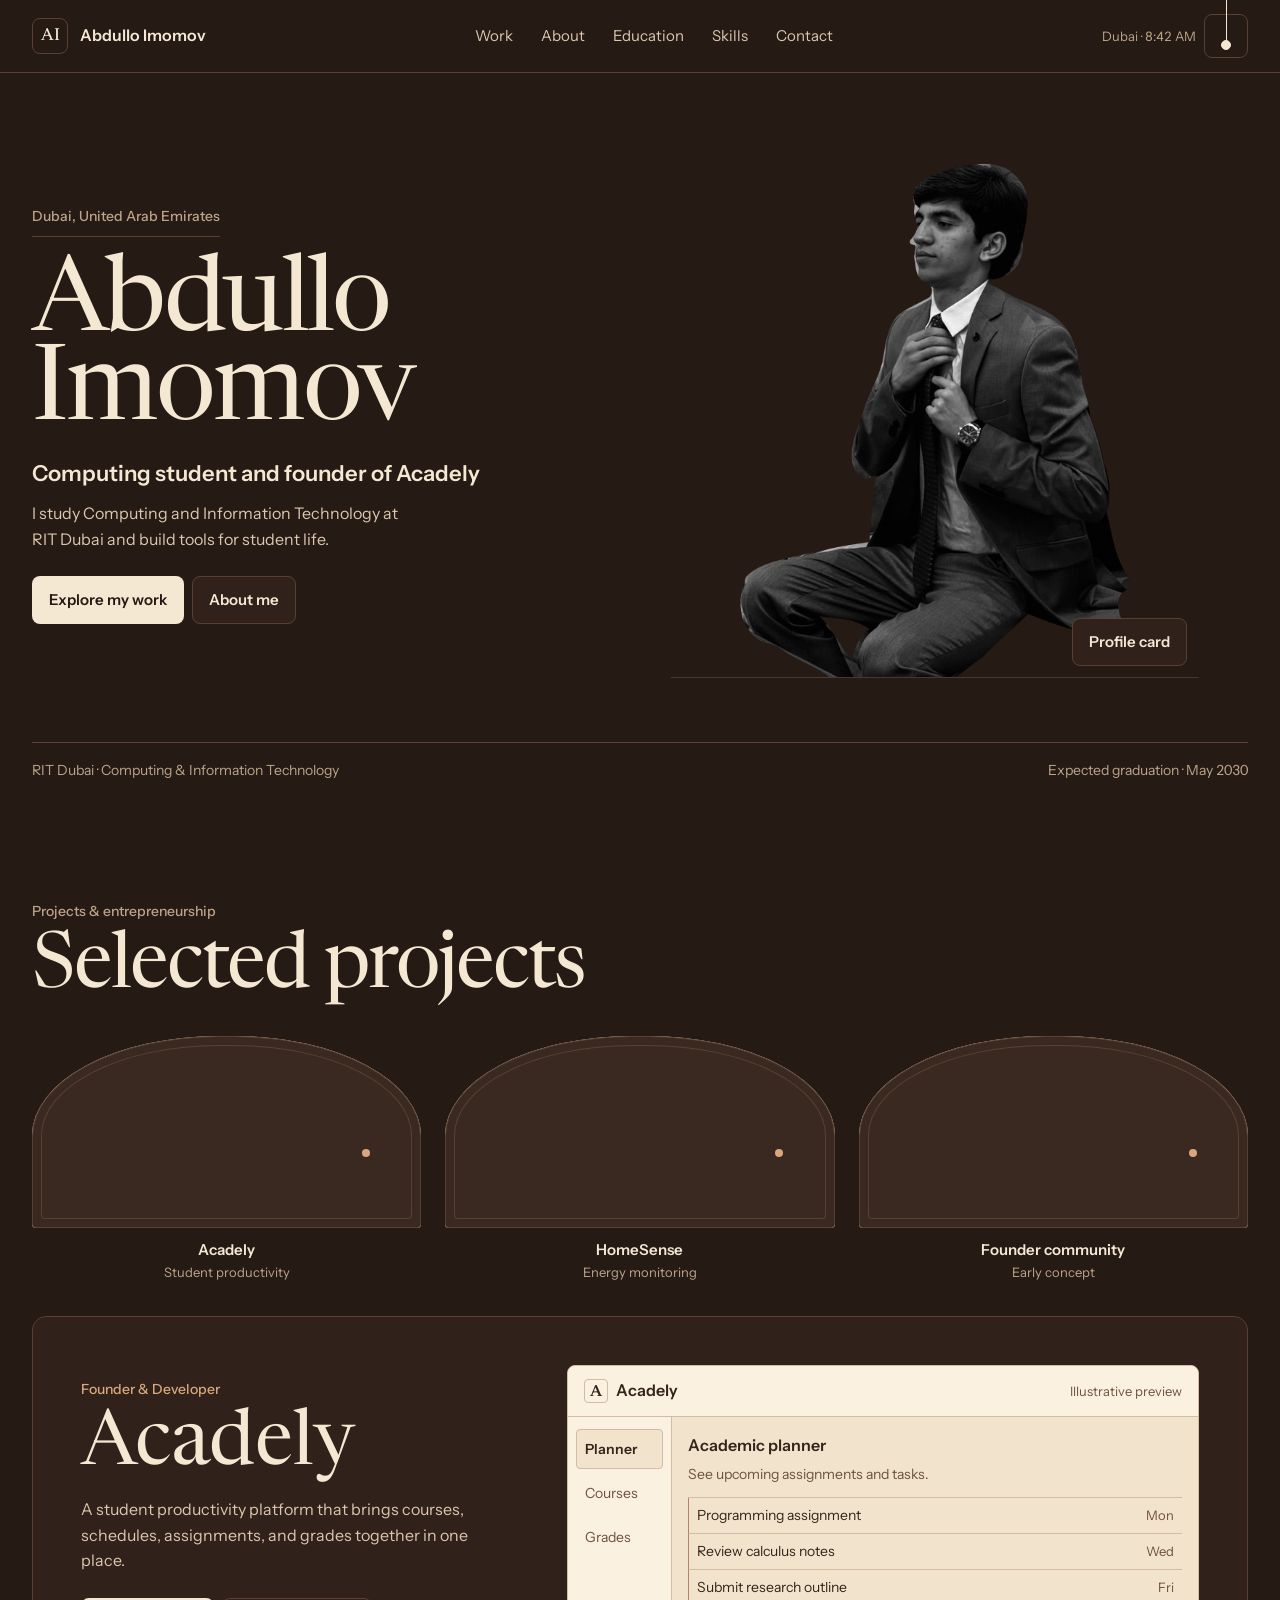
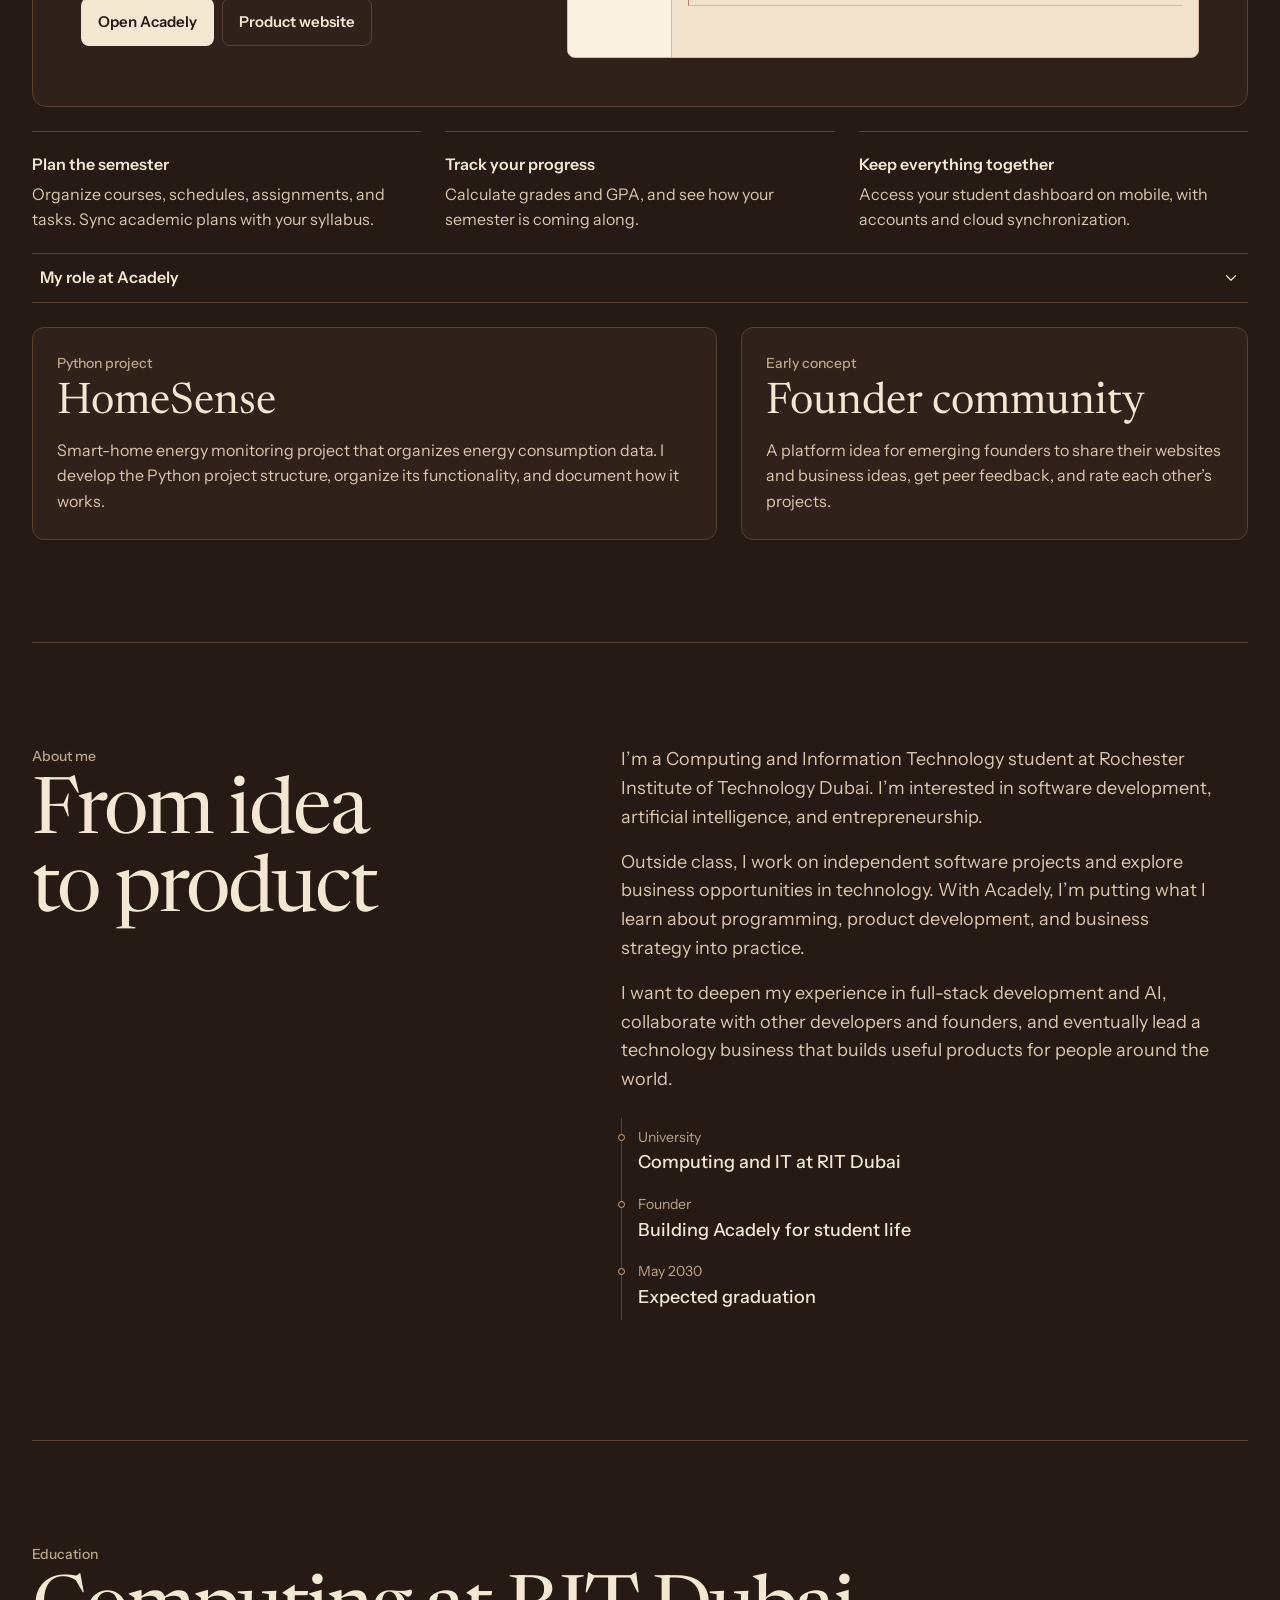
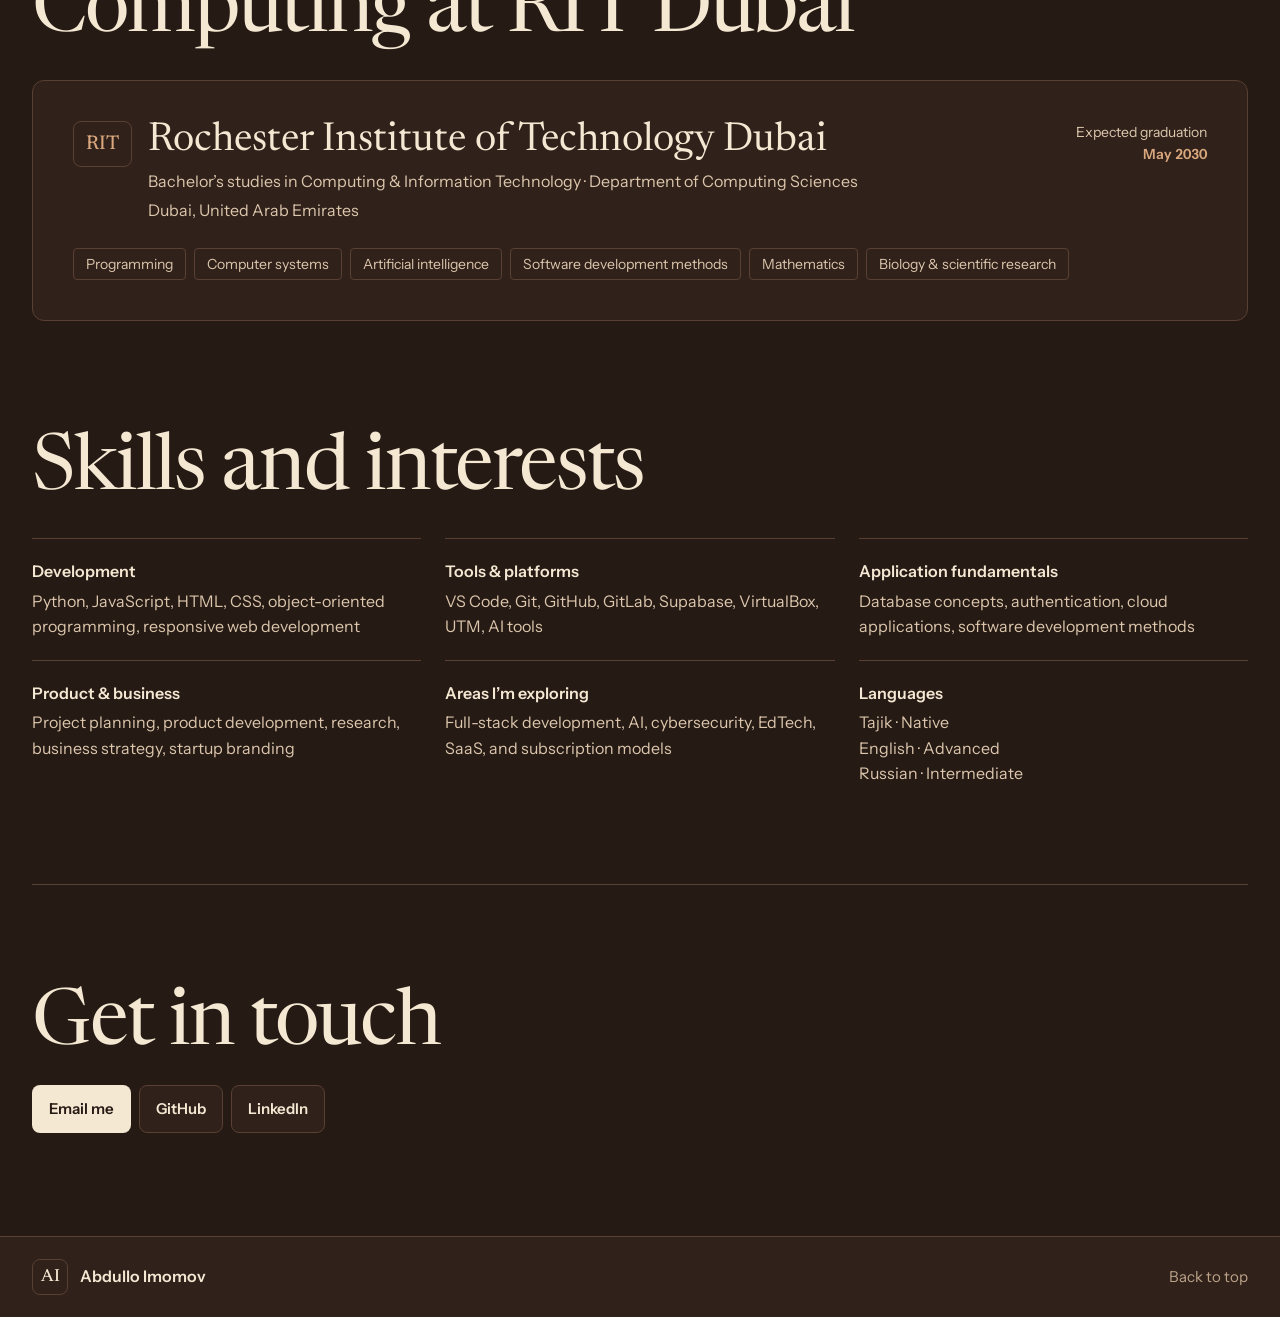
==== index.html @ 3a2cfe82 "Reference the replacement portrait" ====
<!doctype html>
<html lang="en" data-theme="dark">
<head>
  <meta charset="utf-8">
  <meta name="viewport" content="width=device-width, initial-scale=1">
  <meta name="description" content="Abdullo Imomov is a Computing and Information Technology student at RIT Dubai and the founder of Acadely.">
  <meta name="theme-color" content="#261a15">
  <title>Abdullo Imomov · Portfolio</title>
  <link rel="icon" href="data:image/svg+xml,%3Csvg xmlns='http://www.w3.org/2000/svg' viewBox='0 0 48 48'%3E%3Crect width='48' height='48' rx='12' fill='%23f4e8d3'/%3E%3Ctext x='24' y='30' text-anchor='middle' font-family='sans-serif' font-size='18' font-weight='bold' fill='%23261a15'%3EAI%3C/text%3E%3C/svg%3E">
  <link rel="preconnect" href="https://fonts.googleapis.com">
  <link rel="preconnect" href="https://fonts.gstatic.com" crossorigin>
  <link href="https://fonts.googleapis.com/css2?family=Instrument+Sans:wght@400;500;600&family=Newsreader:opsz,wght@6..72,400;6..72,500&display=swap" rel="stylesheet">
  <link rel="stylesheet" href="styles.css?v=original-photo">
  <script src="portfolio.js?v=interactions" defer></script>
</head>
<body id="top">
  <a class="skip" href="#main">Skip to content</a>
  <header class="site-header">
    <div class="shell header-inner">
      <a class="brand" href="#top"><span class="monogram" aria-hidden="true">AI</span><span>Abdullo Imomov</span></a>
      <nav id="site-nav" aria-label="Main navigation">
        <a href="#work">Work</a><a href="#about">About</a><a href="#education">Education</a><a href="#skills">Skills</a><a href="#contact">Contact</a>
      </nav>
      <div class="header-controls">
        <button class="menu-toggle icon-button" type="button" aria-expanded="false" aria-controls="site-nav" aria-label="Open menu" hidden>
          <svg aria-hidden="true" viewBox="0 0 24 24"><path d="M4 8h16M4 16h16"/></svg>
        </button>
        <time class="dubai-time" hidden></time>
        <button class="theme-toggle icon-button" type="button" aria-label="Switch to light theme" title="Switch to light theme">
          <span class="cord" aria-hidden="true"><span class="cord-handle"></span></span>
        </button>
      </div>
    </div>
  </header>
  <main id="main">
    <section class="hero shell" aria-labelledby="intro-title">
      <div class="hero-copy">
        <p class="eyebrow location">Dubai, United Arab Emirates</p>
        <h1 id="intro-title">Abdullo<br>Imomov</h1>
        <p class="hero-role">Computing student and founder of Acadely</p>
        <p class="hero-description">I study Computing and Information Technology at RIT Dubai and build tools for student life.</p>
        <div class="actions"><a class="button primary" href="#work">Explore my work</a><a class="button secondary" href="#about">About me</a></div>
      </div>
      <figure class="hero-art">
        <div class="portrait-stage">
          <img class="hero-portrait" src="abdullo-imomov.svg?v=standing-portrait" width="426" height="1035"
            fetchpriority="high" alt="Abdullo Imomov standing in a black jacket">
          <div class="portrait-curtain" aria-hidden="true"></div>
        </div>
        <button type="button" class="button secondary profile-open" aria-haspopup="dialog" hidden>Profile card</button>
      </figure>
      <dialog class="profile-dialog" aria-labelledby="profile-title">
        <div class="profile-dialog-head">
          <p class="eyebrow">Dubai, United Arab Emirates</p>
          <form method="dialog"><button class="icon-button" aria-label="Close profile card" autofocus><span aria-hidden="true">×</span></button></form>
        </div>
        <h2 id="profile-title">Abdullo Imomov</h2>
        <dl>
          <div><dt>Building</dt><dd>Acadely</dd></div>
          <div><dt>Studying</dt><dd>Computing and Information Technology, RIT Dubai</dd></div>
          <div><dt>Expected graduation</dt><dd>May 2030</dd></div>
        </dl>
      </dialog>
      <div class="hero-foot"><span>RIT Dubai · Computing &amp; Information Technology</span><span>Expected graduation · May 2030</span></div>
    </section>

    <section class="work section shell" id="work" aria-labelledby="work-title">
      <p class="eyebrow">Projects &amp; entrepreneurship</p>
      <h2 id="work-title">Selected projects</h2>
      <nav class="project-doors" aria-label="Explore projects">
        <a class="project-door" href="#acadely" data-door>
          <span class="door-interior" aria-hidden="true">A</span>
          <span class="door-leaf" aria-hidden="true"><span></span></span>
          <span class="door-caption">Acadely <small>Student productivity</small></span>
        </a>
        <a class="project-door" href="#homesense" data-door>
          <span class="door-interior" aria-hidden="true">H</span>
          <span class="door-leaf" aria-hidden="true"><span></span></span>
          <span class="door-caption">HomeSense <small>Energy monitoring</small></span>
        </a>
        <a class="project-door" href="#founders" data-door>
          <span class="door-interior" aria-hidden="true">F</span>
          <span class="door-leaf" aria-hidden="true"><span></span></span>
          <span class="door-caption">Founder community <small>Early concept</small></span>
        </a>
      </nav>
      <article class="project" id="acadely" tabindex="-1">
        <div class="project-copy">
          <p class="eyebrow project-role">Founder &amp; Developer</p>
          <h3>Acadely</h3>
          <p>A student productivity platform that brings courses, schedules, assignments, and grades together in one place.</p>
          <div class="actions project-links">
            <a class="button primary" href="https://myacadely.vercel.app/">Open Acadely</a>
            <a class="button secondary" href="https://acadely-website.vercel.app/">Product website</a>
          </div>
        </div>
        <div class="preview" aria-label="Interactive Acadely feature preview">
          <div class="preview-head"><span class="preview-brand"><span aria-hidden="true">A</span> Acadely</span><span class="preview-caption">Illustrative preview</span></div>
          <div class="preview-body">
            <div class="preview-tabs" role="tablist" aria-label="Acadely features" aria-orientation="vertical">
              <button id="planner-tab" role="tab" aria-selected="true" aria-controls="planner-panel" type="button">Planner</button>
              <button id="courses-tab" role="tab" aria-selected="false" aria-controls="courses-panel" tabindex="-1" type="button">Courses</button>
              <button id="grades-tab" role="tab" aria-selected="false" aria-controls="grades-panel" tabindex="-1" type="button">Grades</button>
            </div>
            <div class="preview-panels">
              <div id="planner-panel" role="tabpanel" aria-labelledby="planner-tab" tabindex="0">
                <h4>Academic planner</h4><p>See upcoming assignments and tasks.</p>
                <ul class="sample-list"><li><span>Programming assignment</span><small>Mon</small></li><li><span>Review calculus notes</span><small>Wed</small></li><li><span>Submit research outline</span><small>Fri</small></li></ul>
              </div>
              <div id="courses-panel" role="tabpanel" aria-labelledby="courses-tab" tabindex="0" hidden>
                <h4>My courses</h4><p>Keep courses and syllabi organized by semester.</p>
                <ul class="sample-list"><li><span>Introduction to Programming</span><small>CIT</small></li><li><span>Contemporary Computing</span><small>CIT</small></li><li><span>Applied Mathematics</span><small>Math</small></li></ul>
              </div>
              <div id="grades-panel" role="tabpanel" aria-labelledby="grades-tab" tabindex="0" hidden>
                <h4>Grades &amp; GPA</h4><p>Calculate grades and track academic progress.</p>
                <ul class="sample-list"><li><span>Example semester GPA</span><small>3.70</small></li><li><span>Introduction to Programming</span><small>A</small></li><li><span>Applied Mathematics</span><small>B+</small></li></ul>
              </div>
            </div>
          </div>
        </div>
      </article>
      <dl class="feature-grid">
        <div><dt>Plan the semester</dt><dd>Organize courses, schedules, assignments, and tasks. Sync academic plans with your syllabus.</dd></div>
        <div><dt>Track your progress</dt><dd>Calculate grades and GPA, and see how your semester is coming along.</dd></div>
        <div><dt>Keep everything together</dt><dd>Access your student dashboard on mobile, with accounts and cloud synchronization.</dd></div>
      </dl>
      <details class="contribution">
        <summary>My role at Acadely <svg aria-hidden="true" viewBox="0 0 24 24"><path d="m6 9 6 6 6-6"/></svg></summary>
        <p>I founded Acadely and set the product direction. I plan and develop features, work on the interface and user experience, and identify bugs and coordinate improvements. I also explore cloud infrastructure, authentication, and subscription models, and work on branding, marketing, and opportunities to bring Acadely to more universities.</p>
      </details>
      <div class="more-projects">
        <article id="homesense" tabindex="-1">
          <p class="eyebrow">Python project</p><h3>HomeSense</h3>
          <p>Smart-home energy monitoring project that organizes energy consumption data. I develop the Python project structure, organize its functionality, and document how it works.</p>
        </article>
        <article id="founders" tabindex="-1">
          <p class="eyebrow">Early concept</p><h3>Founder community</h3>
          <p>A platform idea for emerging founders to share their websites and business ideas, get peer feedback, and rate each other’s projects.</p>
        </article>
      </div>
    </section>

    <section class="about section shell" id="about" aria-labelledby="about-title">
      <div><p class="eyebrow">About me</p><h2 id="about-title">From idea<br>to product</h2></div>
      <div class="about-copy">
        <p>I’m a Computing and Information Technology student at Rochester Institute of Technology Dubai. I’m interested in software development, artificial intelligence, and entrepreneurship.</p>
        <p>Outside class, I work on independent software projects and explore business opportunities in technology. With Acadely, I’m putting what I learn about programming, product development, and business strategy into practice.</p>
        <p>I want to deepen my experience in full-stack development and AI, collaborate with other developers and founders, and eventually lead a technology business that builds useful products for people around the world.</p>
        <ol class="journey" aria-label="My journey">
          <li><span>University</span><strong>Computing and IT at RIT Dubai</strong></li>
          <li><span>Founder</span><strong>Building Acadely for student life</strong></li>
          <li><time datetime="2030-05">May 2030</time><strong>Expected graduation</strong></li>
        </ol>
      </div>
    </section>

    <section class="education section shell" id="education" aria-labelledby="education-title">
      <p class="eyebrow">Education</p>
      <h2 id="education-title">Computing at RIT Dubai</h2>
      <article class="education-card">
        <div class="education-main">
          <div class="school-mark" aria-hidden="true">RIT</div>
          <div><h3>Rochester Institute of Technology Dubai</h3><p>Bachelor’s studies in Computing &amp; Information Technology · Department of Computing Sciences</p><p class="school-location">Dubai, United Arab Emirates</p></div>
          <p class="graduation">Expected graduation<br><strong>May 2030</strong></p>
        </div>
        <ul class="topics" aria-label="Academic areas">
          <li>Programming</li><li>Computer systems</li><li>Artificial intelligence</li><li>Software development methods</li><li>Mathematics</li><li>Biology &amp; scientific research</li>
        </ul>
      </article>
    </section>

    <section class="skills section shell" id="skills" aria-labelledby="skills-title">
      <h2 id="skills-title">Skills and interests</h2>
      <dl class="skill-grid">
        <div><dt>Development</dt><dd>Python, JavaScript, HTML, CSS, object-oriented programming, responsive web development</dd></div>
        <div><dt>Tools &amp; platforms</dt><dd>VS Code, Git, GitHub, GitLab, Supabase, VirtualBox, UTM, AI tools</dd></div>
        <div><dt>Application fundamentals</dt><dd>Database concepts, authentication, cloud applications, software development methods</dd></div>
        <div><dt>Product &amp; business</dt><dd>Project planning, product development, research, business strategy, startup branding</dd></div>
        <div><dt>Areas I’m exploring</dt><dd>Full-stack development, AI, cybersecurity, EdTech, SaaS, and subscription models</dd></div>
        <div><dt>Languages</dt><dd>Tajik · Native<br>English · Advanced<br>Russian · Intermediate</dd></div>
      </dl>
    </section>
    <section class="contact section shell" id="contact" aria-labelledby="contact-title">
      <h2 id="contact-title">Get in touch</h2>
      <div class="actions">
        <a class="button primary" href="mailto:imomovabdullo009@gmail.com">Email me</a>
        <a class="button secondary" href="https://github.com/imomov7">GitHub</a>
        <a class="button secondary" href="https://www.linkedin.com/in/abdullo-imomov-9a065844a/">LinkedIn</a>
      </div>
    </section>
  </main>

  <footer class="footer">
    <div class="shell footer-inner">
      <a class="brand" href="#top"><span class="monogram" aria-hidden="true">AI</span><span>Abdullo Imomov</span></a>
      <a class="back-top" href="#top">Back to top</a>
    </div>
  </footer>
</body>
</html>
---- styles.css ----
:root {
  color-scheme: dark;
  --bg: #261a15;
  --panel: #30211a;
  --surface: #3a2920;
  --text: #f4e8d3;
  --secondary: #dcc7ad;
  --muted: #bca489;
  --line: #594032;
  --accent: #d9a77d;
  --primary: #f4e8d3;
  --on-primary: #261a15;
  --paper: #f2e4cc;
  --paper-raised: #faf1e1;
  --paper-muted: #6f513e;
  --paper-ink: #35241b;
  --paper-line: #d3bca1;
  --paper-accent: #8a5139;
  --sans: "Instrument Sans", system-ui, sans-serif;
  --display: "Newsreader", Georgia, serif;
  --ease: cubic-bezier(.22, 1, .36, 1);
  --fast: 160ms;
  --menu: 200ms;
  --enter: 380ms;
}
:root[data-theme="light"] {
  color-scheme: light;
  --bg: #f4e8d3;
  --panel: #f9efde;
  --surface: #ebdbc1;
  --text: #35241b;
  --secondary: #594130;
  --muted: #6f513e;
  --line: #c9af92;
  --accent: #864b31;
  --primary: #35241b;
  --on-primary: #f4e8d3;
}
*, *::before, *::after { box-sizing: border-box; }
html { scroll-behavior: smooth; }
body { margin: 0; background: var(--bg); color: var(--text); font: 400 1rem/1.6 var(--sans); }
a { color: inherit; text-decoration: none; }
button { font: inherit; color: inherit; }
a, button, summary { -webkit-tap-highlight-color: transparent; }
:focus-visible { outline: 2px solid var(--accent); outline-offset: 4px; }
[hidden] { display: none !important; }
h1, h2, h3, h4, p, figure, ul, dl, dd { margin: 0; }
h1, h2, h3 { font: 400 1em/1 var(--display); }
h1, h2 { letter-spacing: -.025em; }
.shell { width: min(76rem, 100% - 4rem); margin-inline: auto; }
.skip { position: fixed; z-index: 10; left: 1rem; top: 1rem; transform: translateY(-200%); padding: .5rem 1rem; background: var(--primary); color: var(--on-primary); }
.skip:focus { transform: none; }
.site-header { position: relative; z-index: 2; border-bottom: 1px solid var(--line); background: var(--bg); }
.header-inner { min-height: 4.5rem; display: flex; justify-content: space-between; align-items: center; gap: 1rem; }
.brand { display: inline-flex; gap: .75rem; align-items: center; width: fit-content; font-weight: 600; white-space: nowrap; }
.monogram { display: grid; place-items: center; width: 2.25rem; height: 2.25rem; color: var(--text); border: 1px solid var(--line); border-radius: .5rem; font: 500 1.1rem/1 var(--display); padding-top: .125rem; }
.brand:hover .monogram { background: var(--surface); border-color: var(--accent); }
nav { display: flex; align-items: center; flex-wrap: wrap; gap: .25rem clamp(.75rem, 2.3vw, 1.75rem); color: var(--secondary); font-size: .9375rem; }
nav a { display: flex; min-height: 2.5rem; align-items: center; position: relative; }
nav a::after, .back-top::after { content: ""; position: absolute; inset: auto 0 .375rem; border-bottom: 1px solid currentColor; transform: scaleX(0); transform-origin: left; }
nav a:is(:hover, :focus-visible), .back-top:is(:hover, :focus-visible) { color: var(--accent); }
nav a:is(:hover, :focus-visible)::after, .back-top:is(:hover, :focus-visible)::after { transform: scaleX(1); }
.header-controls { display: flex; gap: .5rem; }
.icon-button { display: grid; place-items: center; position: relative; width: 2.75rem; height: 2.75rem; border: 1px solid var(--line); border-radius: .5rem; background: var(--bg); cursor: pointer; }
.icon-button:hover, .icon-button[aria-expanded="true"] { border-color: var(--accent); background: var(--surface); }
.icon-button svg, summary svg { width: 1.125rem; height: 1.125rem; fill: none; stroke: currentColor; stroke-width: 1.5; stroke-linecap: round; stroke-linejoin: round; }

.hero { min-height: min(44rem, calc(100svh - 4.5rem)); display: grid; grid-template-columns: .9fr 1.1fr; grid-template-rows: 1fr auto; align-items: center; column-gap: clamp(1.5rem, 6vw, 5rem); padding-top: clamp(3rem, 6vw, 5rem); }
.eyebrow { color: var(--muted); font-size: .875rem; font-weight: 500; }
.location { display: inline-block; border-bottom: 1px solid var(--line); padding-bottom: .5rem; }
h1 { font-size: clamp(4rem, 8.2vw, 8.25rem); line-height: .85; margin: 1.5rem 0 1.25rem; }
.hero-role { font-size: clamp(1.125rem, 2.3vw, 1.375rem); line-height: 1.35; font-weight: 600; }
.hero-description { max-width: 35ch; margin-top: .75rem; color: var(--secondary); }
.actions { display: flex; align-items: center; flex-wrap: wrap; gap: .5rem; margin-top: 1.5rem; }
.button { display: inline-flex; justify-content: center; align-items: center; min-height: 3rem; border-radius: .5rem; border: 1px solid transparent; padding: .5rem 1rem; font-size: .9375rem; font-weight: 600; text-align: center; }
.primary { background: var(--primary); color: var(--on-primary); }
.primary:hover { background: var(--accent); color: var(--on-primary); }
:root[data-theme="light"] .primary:hover { color: #fff7e9; }
.secondary { border-color: var(--line); background: var(--panel); }
.secondary:hover { border-color: var(--accent); background: var(--surface); }
.button:active, .icon-button:active, .preview-tabs button:active { transform: scale(.98); }

.hero-art { width: min(100%, 33rem); justify-self: center; }
.portrait-stage {
  position: relative;
  display: grid;
  place-items: end center;
  isolation: isolate;
  width: 100%;
  height: clamp(21rem, 46vw, 33rem);
  overflow: hidden;
  border-bottom: 1px solid var(--line);
}
.hero-portrait {
  position: absolute;
  inset: auto 0 0;
  display: block;
  width: 100%;
  height: 100%;
  max-width: 100%;
  object-fit: contain;
  object-position: center bottom;
}
.portrait-curtain {
  position: absolute;
  inset: 0;
  background: var(--accent);
  opacity: 0;
  pointer-events: none;
}
.hero-foot { grid-column: 1 / -1; display: flex; justify-content: space-between; flex-wrap: wrap; gap: .25rem 1rem; margin-top: clamp(2rem, 5vw, 4rem); border-top: 1px solid var(--line); padding-block: 1rem; color: var(--muted); font-size: .875rem; font-variant-numeric: tabular-nums; }

.section { padding-block: clamp(3.5rem, 8vw, 7rem); scroll-margin-top: 1rem; }
h2 { font-size: clamp(2.75rem, 6.1vw, 5.25rem); margin: .5rem 0 1.75rem; }
.project { display: grid; grid-template-columns: .8fr 1.2fr; align-items: center; gap: clamp(1.5rem, 5vw, 4rem); padding: clamp(1.25rem, 4vw, 3rem); border: 1px solid var(--line); background: var(--panel); border-radius: .875rem; }
.project-role { color: var(--accent); }
.project h3 { font-size: clamp(2.75rem, 6vw, 5.5rem); margin: .5rem 0 .75rem; }
.project-copy > p:last-of-type { color: var(--secondary); max-width: 36ch; }
.preview { min-width: 0; border-radius: .5rem; overflow: hidden; background: var(--paper); color: var(--paper-ink); border: 1px solid var(--paper-line); }
.preview-head { padding: .75rem 1rem; display: flex; flex-wrap: wrap; gap: .25rem .75rem; align-items: center; justify-content: space-between; background: var(--paper-raised); border-bottom: 1px solid var(--paper-line); }
.preview-brand { display: inline-flex; align-items: center; gap: .5rem; font-weight: 600; }
.preview-brand span { display: grid; place-items: center; width: 1.5rem; height: 1.5rem; border: 1px solid var(--paper-line); border-radius: .25rem; font-family: var(--display); }
.preview-caption { font-size: .8125rem; color: var(--paper-muted); }
.preview-body { display: grid; grid-template-columns: 6.5rem 1fr; min-height: 15rem; }
.preview-tabs { padding: .75rem .5rem; display: grid; align-content: start; gap: .25rem; background: var(--paper-raised); border-right: 1px solid var(--paper-line); }
.preview-tabs button { text-align: left; min-height: 2.5rem; padding: .25rem .5rem; border: 1px solid transparent; background: transparent; border-radius: .25rem; cursor: pointer; color: var(--paper-muted); font-size: .875rem; }
.preview-tabs button:is(:hover, [aria-selected="true"]) { color: var(--paper-ink); background: var(--paper); border-color: var(--paper-line); }
.preview-tabs [aria-selected="true"] { font-weight: 600; }
.preview :focus-visible { outline-color: var(--paper-accent); outline-offset: 2px; }
.preview-panels { min-width: 0; padding: 1rem; }
.preview h4 { font-size: 1rem; font-weight: 600; }
.preview-panels p { margin: .25rem 0 .75rem; color: var(--paper-muted); font-size: .875rem; }
.sample-list { list-style: none; padding: 0; border-top: 1px solid var(--paper-line); }
.sample-list li { display: flex; justify-content: space-between; align-items: center; gap: .5rem; min-height: 2.25rem; padding: .25rem .5rem; border-bottom: 1px solid var(--paper-line); border-left: 1px solid #b6806d; font-size: .875rem; }
.sample-list small { font-size: .8125rem; color: var(--paper-muted); white-space: nowrap; font-variant-numeric: tabular-nums; }
.feature-grid, .skill-grid { display: grid; grid-template-columns: repeat(3, 1fr); column-gap: 1.5rem; margin-top: 1.5rem; }
.feature-grid > div, .skill-grid > div { padding-block: 1.25rem; border-top: 1px solid var(--line); }
dt { font-weight: 600; margin-bottom: .25rem; }
dd, .contribution p, .more-projects p:not(.eyebrow) { color: var(--secondary); }
.contribution { border-block: 1px solid var(--line); }
.contribution summary { cursor: pointer; display: flex; justify-content: space-between; align-items: center; min-height: 3rem; padding-inline: .5rem; list-style: none; font-weight: 600; border-radius: .25rem; }
.contribution summary::-webkit-details-marker { display: none; }
.contribution summary:hover { background: var(--surface); }
.contribution[open] summary svg { transform: rotate(180deg); }
.contribution p { padding: .5rem .5rem 1rem; max-width: 78ch; }
.more-projects { display: grid; grid-template-columns: 1.15fr .85fr; gap: 1.5rem; margin-top: 1.5rem; }
.more-projects article { padding: 1.5rem; border: 1px solid var(--line); border-radius: .75rem; background: var(--panel); }
.more-projects h3 { font-size: clamp(2rem, 3.4vw, 3rem); margin: .5rem 0 .75rem; }
.about { border-block: 1px solid var(--line); display: grid; grid-template-columns: .9fr 1.1fr; align-items: start; gap: clamp(1rem, 6vw, 5rem); }
.about h2 { margin-bottom: 0; }
.about-copy { font-size: clamp(1rem, 1.8vw, 1.125rem); color: var(--secondary); max-width: 50ch; }
.about-copy p + p { margin-top: 1rem; }
.education { padding-bottom: 0; }
.education-card { border-radius: .75rem; border: 1px solid var(--line); background: var(--panel); padding: clamp(1.25rem, 4vw, 2.5rem); }
.education-main { display: grid; grid-template-columns: auto 1fr auto; align-items: start; gap: 1rem; }
.school-mark { border: 1px solid var(--line); color: var(--accent); border-radius: .5rem; padding: .75rem; font: 500 1.25rem/1 var(--display); }
.education-card h3 { font-size: clamp(1.75rem, 3.2vw, 2.5rem); margin-bottom: .5rem; }
.education-card p { color: var(--secondary); }
.school-location { margin-top: .25rem; }
.graduation { font-size: .875rem; text-align: right; font-variant-numeric: tabular-nums; }
.graduation strong { color: var(--accent); font-weight: 600; }
.topics { list-style: none; display: flex; flex-wrap: wrap; align-items: center; gap: .5rem; padding: 0; margin-top: 1.5rem; }
.topics li { border: 1px solid var(--line); border-radius: .25rem; color: var(--secondary); padding: .25rem .75rem; font-size: .875rem; }
.skills { padding-bottom: clamp(2.5rem, 6vw, 5rem); }
.contact { border-top: 1px solid var(--line); }
.contact h2 { margin: 0; }
.contact .actions { margin-top: 1.25rem; }
.footer { border-top: 1px solid var(--line); background: var(--panel); }
.footer-inner { display: flex; flex-wrap: wrap; justify-content: space-between; align-items: center; gap: .5rem 1rem; min-height: 5rem; padding-block: .75rem; }
.back-top { display: inline-flex; align-items: center; min-height: 2.5rem; position: relative; color: var(--muted); font-size: .9375rem; }

/* Motion and interface polish follow Unslop by Damir Sokolovsky (https://heydamir.design/unslop), CC BY 4.0. */
body, .site-header, .section, .footer, .button, .monogram, .icon-button,
.preview-tabs button, .contribution summary, .more-projects article, .education-card, .project,
.hero-foot, .feature-grid > div, .skill-grid > div, .topics li, .school-mark, nav a, .back-top {
  transition: color var(--fast) var(--ease), background-color var(--fast) var(--ease),
    border-color var(--fast) var(--ease), transform var(--fast) var(--ease);
}
summary svg, nav a::after, .back-top::after {
  transition: opacity var(--fast) var(--ease), transform var(--fast) var(--ease);
}
.hero-copy, .section-entered { animation: enter var(--enter) var(--ease) both; }
.portrait-stage { animation: portrait-unveil 760ms var(--ease) 110ms both; }
.hero-portrait { animation: portrait-settle 850ms var(--ease) 110ms both; }
.portrait-curtain { animation: portrait-sweep 760ms var(--ease) 110ms both; }
@keyframes portrait-unveil {
  from { clip-path: inset(0 100% 0 0); }
  to { clip-path: inset(0); }
}
@keyframes portrait-settle {
  from { transform: translateX(-1rem) scale(1.025); }
  to { transform: none; }
}
@keyframes portrait-sweep {
  from { transform: translateX(-26%); opacity: 1; }
  90% { opacity: 1; }
  to { transform: translateX(101%); opacity: 0; }
}
.preview [role="tabpanel"]:not([hidden]), .contribution[open] p { animation: enter var(--menu) var(--ease) both; }
@keyframes enter {
  from { opacity: .7; transform: translateY(.5rem); }
  to { opacity: 1; transform: none; }
}

@media (max-width: 54rem) {
  .project { grid-template-columns: 1fr; }
  .project-copy > p:last-of-type { max-width: 48ch; }
}
@media (max-width: 48rem) {
  .shell { width: calc(100% - 3rem); }
  .header-inner { min-height: 4rem; flex-wrap: wrap; }
  [data-menu-ready] nav {
    position: absolute; inset: 100% 1.5rem auto; display: grid; z-index: 1; padding: .5rem .75rem;
    border: 1px solid var(--line); border-radius: .5rem; background: var(--panel);
    opacity: 0; visibility: hidden; transform: translateY(-.375rem);
    transition: opacity var(--menu) var(--ease), transform var(--menu) var(--ease),
      visibility var(--menu) allow-discrete;
  }
  [data-menu-open="true"] nav { opacity: 1; visibility: visible; transform: none; }
  nav a { padding-inline: .5rem; }
  nav a::after { content: none; }
  nav a:hover { background: var(--surface); }
}
@media (max-width: 38rem) {
  .hero { display: flex; flex-direction: column; align-items: stretch; min-height: 0; padding-top: 2.5rem; }
  .hero-art { align-self: center; margin-top: 2rem; }
  .portrait-stage { height: clamp(19rem, 104vw, 26rem); }
  h1 { font-size: clamp(3.75rem, 14vw, 5.5rem); }
  .feature-grid, .skill-grid, .about, .more-projects { grid-template-columns: 1fr; }
  .about { gap: 1.25rem; }
  .education-main { grid-template-columns: auto 1fr; gap: .75rem; }
  .graduation { grid-column: 2; text-align: left; }
  .preview-body { grid-template-columns: 1fr; }
  .preview-tabs { grid-auto-flow: column; justify-content: start; border-right: 0; border-bottom: 1px solid var(--paper-line); }
}
@media (prefers-reduced-motion: reduce) {
  html { scroll-behavior: auto; }
  *, *::before, *::after { animation: none !important; transition: none !important; }
}

.header-controls { align-items: center; }
.dubai-time { white-space: nowrap; color: var(--muted); font-size: .8125rem; font-variant-numeric: tabular-nums; }
.theme-toggle { touch-action: none; }
.cord { position: relative; display: grid; place-items: end center; width: 1.125rem; height: 1.7rem; transform: translateY(var(--cord-pull, 0px)); transition: transform var(--menu) var(--ease); }
.cord::before { content: ""; position: absolute; inset: -1.5rem auto .625rem; border-left: 1px solid currentColor; }
.cord-handle { width: .625rem; height: .625rem; border: 1px solid currentColor; border-radius: 50%; background: var(--primary); }
.theme-toggle:active .cord { transform: translateY(max(.25rem, var(--cord-pull, 0px))); }

.hero-art { position: relative; }
.profile-open { position: absolute; inset: auto .75rem .75rem auto; z-index: 1; }
.profile-dialog { width: min(30rem, 100% - 2rem); max-height: calc(100% - 2rem); padding: clamp(1.25rem, 5vw, 2.5rem); border: 1px solid var(--line); border-radius: .75rem; background: var(--panel); color: var(--text); }
.profile-dialog[open] { animation: enter var(--enter) var(--ease) both; }
.profile-dialog::backdrop { background: #20140ed6; }
.profile-dialog-head { display: flex; align-items: center; justify-content: space-between; gap: .75rem; }
.profile-dialog h2 { font-size: clamp(2.5rem, 8vw, 4rem); }
.profile-dialog dl div { padding: .75rem 0; border-top: 1px solid var(--line); }

.project-doors { display: grid; grid-template-columns: repeat(3, minmax(0, 1fr)); align-items: stretch; gap: clamp(.5rem, 2.5vw, 1.5rem); margin-block: 0 2rem; }
.project-door { display: grid; grid-template: auto auto / 1fr; justify-items: stretch; align-items: center; gap: 0; text-align: center; padding: 0; color: var(--text); perspective: 45rem; }
.project-door::after { content: none; }
.door-interior, .door-leaf { grid-area: 1 / 1; align-self: stretch; border-radius: 48% 48% .25rem .25rem / 52% 52% .25rem .25rem; }
.door-interior { display: grid; place-items: center; min-height: clamp(6.75rem, 19vw, 12rem); background: var(--paper); color: var(--paper-ink); font: 400 clamp(2.75rem, 8vw, 6.5rem)/1 var(--display); }
.door-leaf { position: relative; border: 1px solid var(--line); background: var(--surface); transform-origin: left center; transition: transform 350ms var(--ease); }
.door-leaf::before { content: ""; position: absolute; inset: .5rem; border: 1px solid var(--line); border-radius: inherit; }
.door-leaf span { position: absolute; inset: 59% 13% auto auto; width: .5rem; height: .5rem; background: var(--accent); border-radius: 50%; }
.project-door:is(:hover, :focus-visible) { background: transparent; }
.project-door:is(:hover, :focus-visible) .door-leaf { transform: rotateY(-20deg); }
.project-door.door-open .door-leaf { transform: rotateY(-78deg); }
.door-caption { grid-area: 2 / 1; align-self: start; padding: .75rem .125rem .25rem; font-weight: 600; line-height: 1.3; }
.door-caption small { display: block; margin-top: .25rem; font-size: .8125rem; color: var(--muted); font-weight: 400; }
#work article[id] { scroll-margin-top: 1rem; }

.journey { list-style: none; padding: 0 0 0 1rem; border-left: 1px solid var(--line); margin-top: 1.5rem; }
.journey li { position: relative; padding: .5rem 0; }
.journey li::before { content: ""; position: absolute; left: -1.25rem; top: 1rem; width: .4375rem; height: .4375rem; border: 1px solid var(--accent); background: var(--bg); border-radius: 50%; }
.journey li > :first-child { display: block; color: var(--muted); font-size: .875rem; }
.journey strong { font-weight: 500; color: var(--text); }

@media (max-width: 48rem) {
  .dubai-time { display: none; }
}
@media (prefers-reduced-motion: reduce) {
  .project-door:is(:hover, :focus-visible) .door-leaf,
  .theme-toggle:active .cord { transform: none; }
}
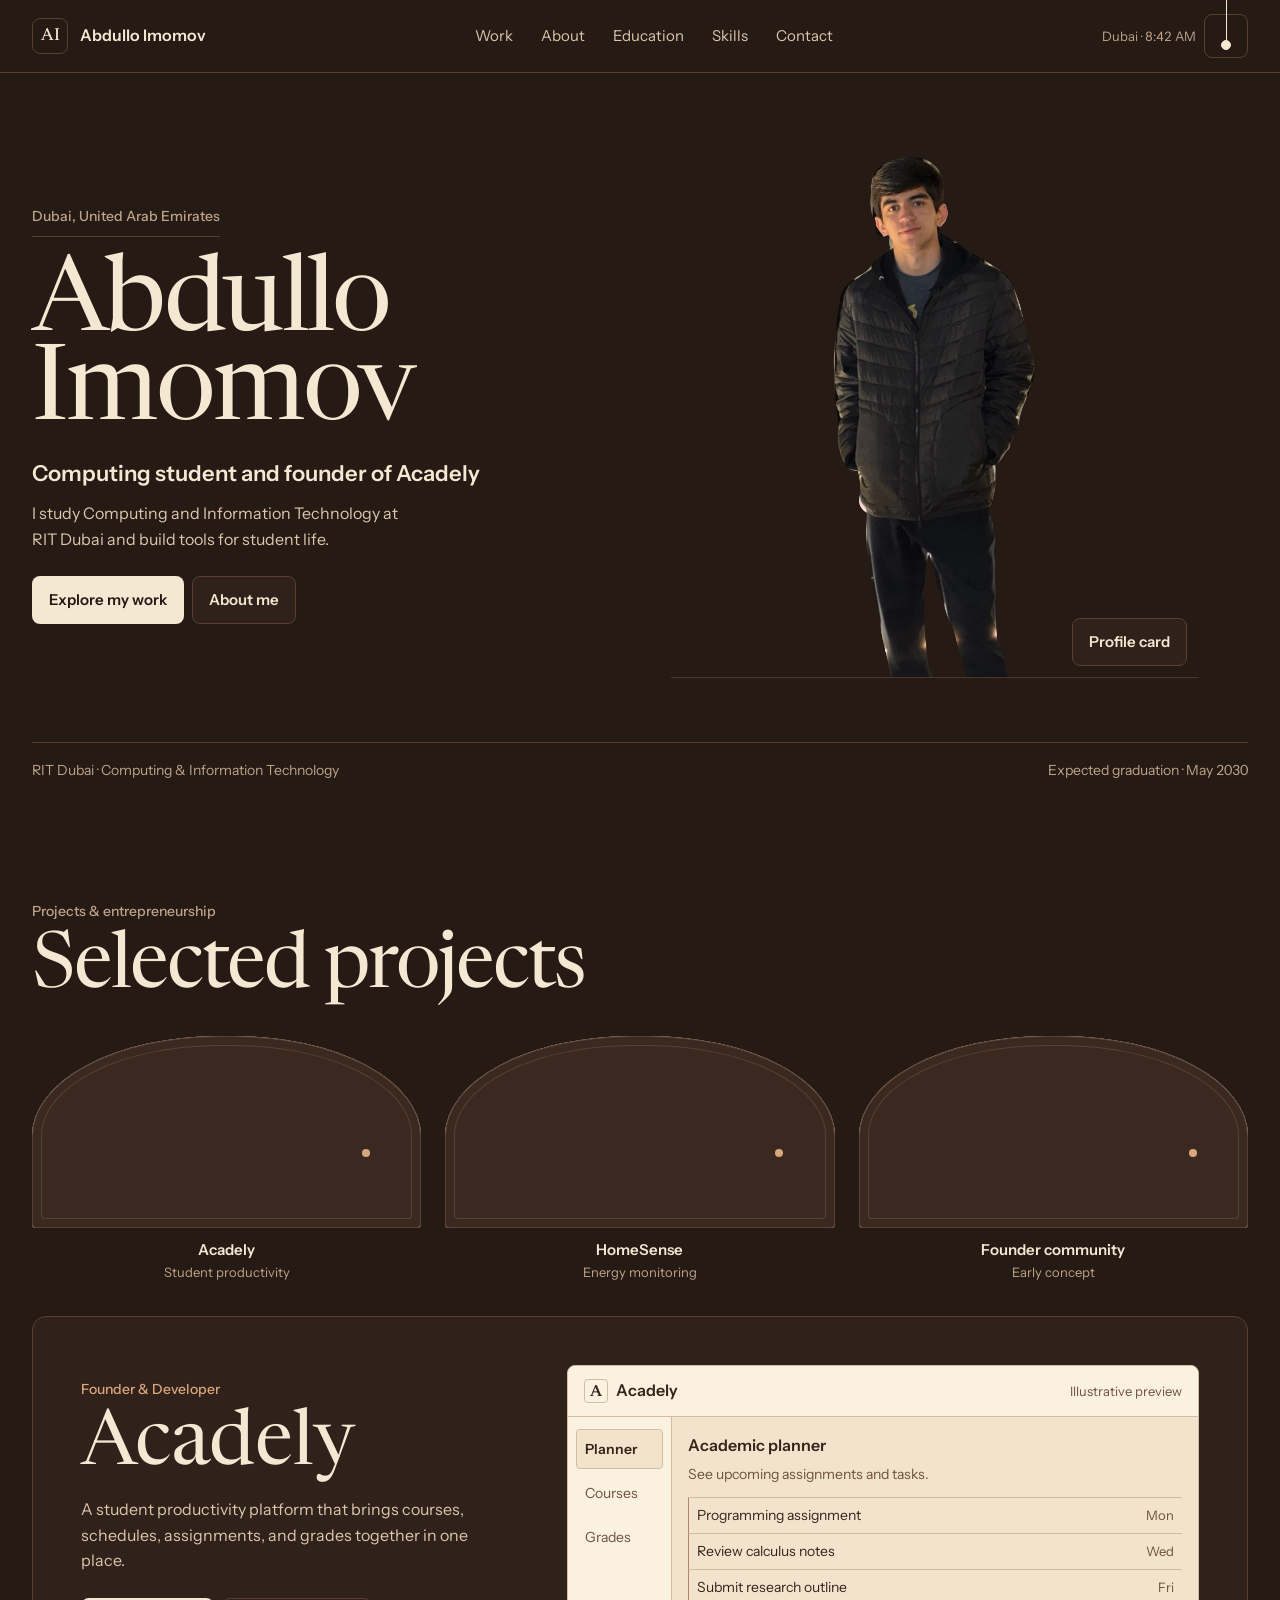
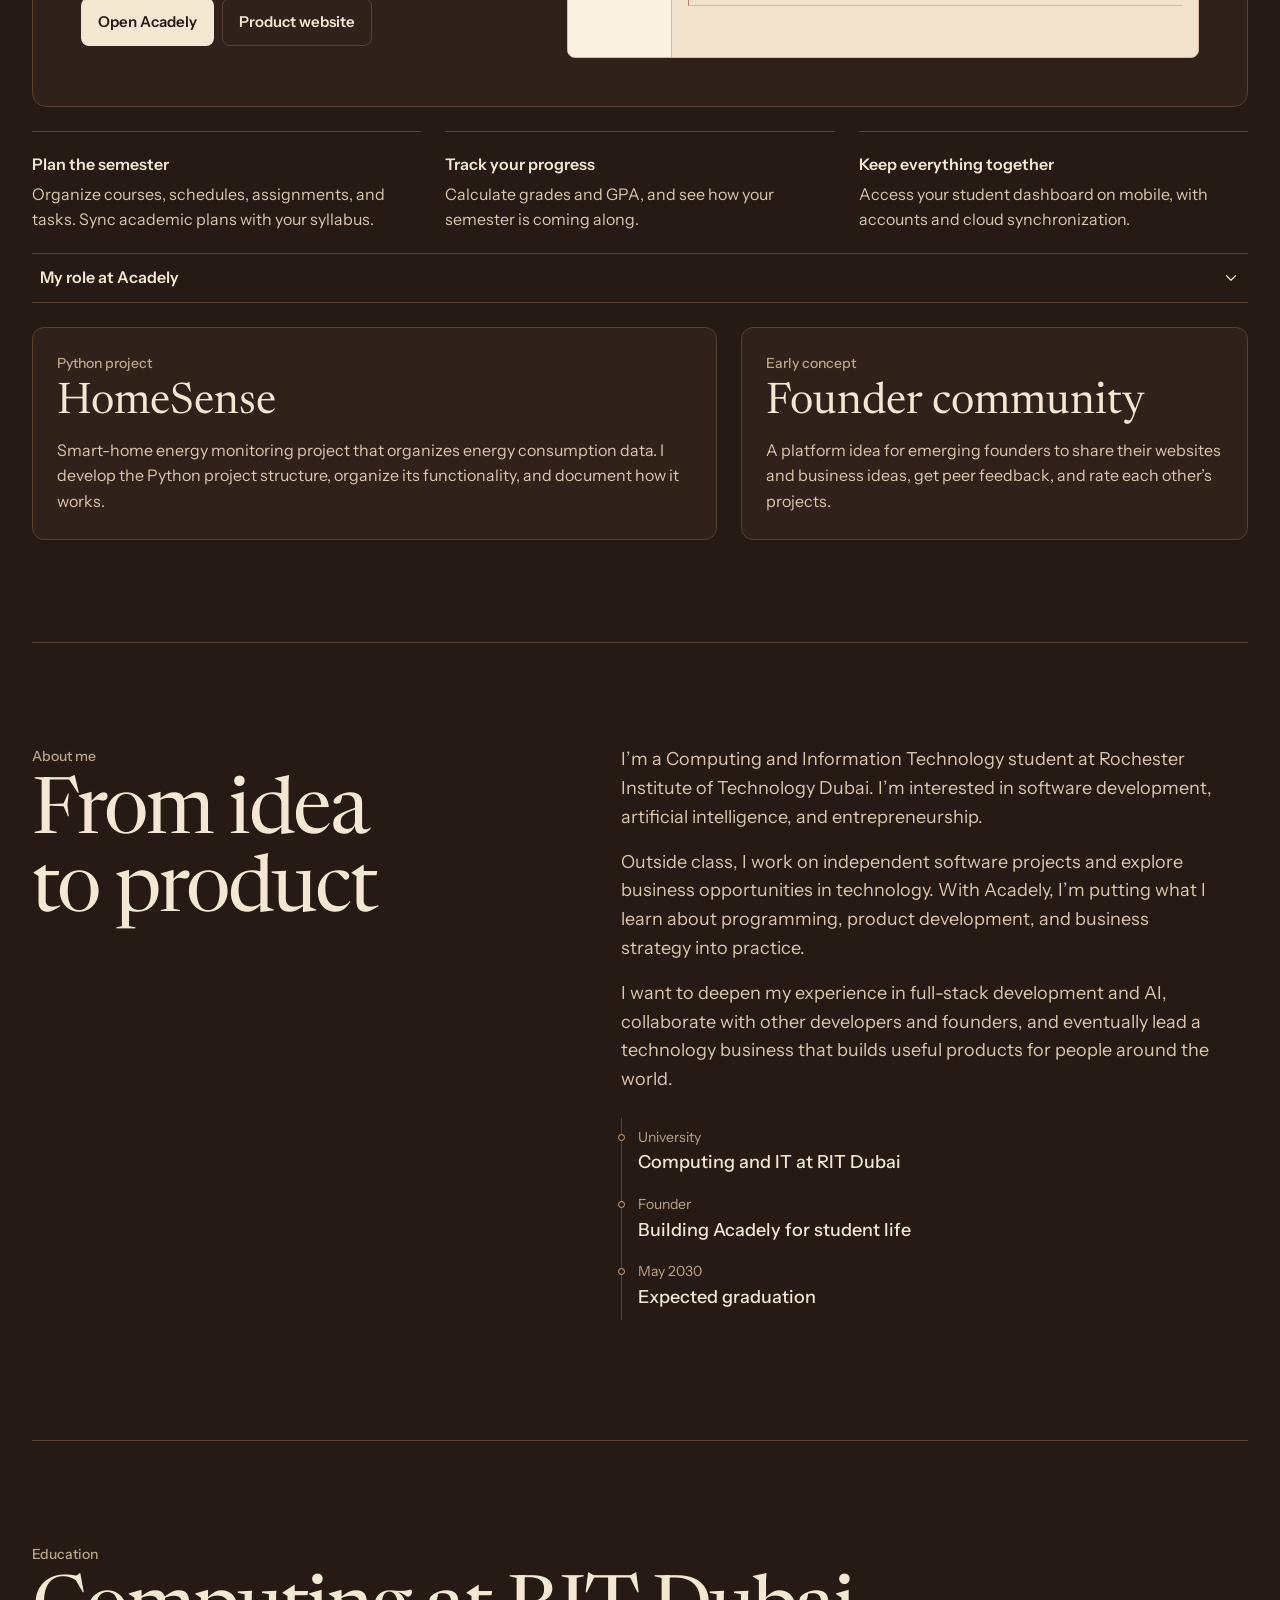
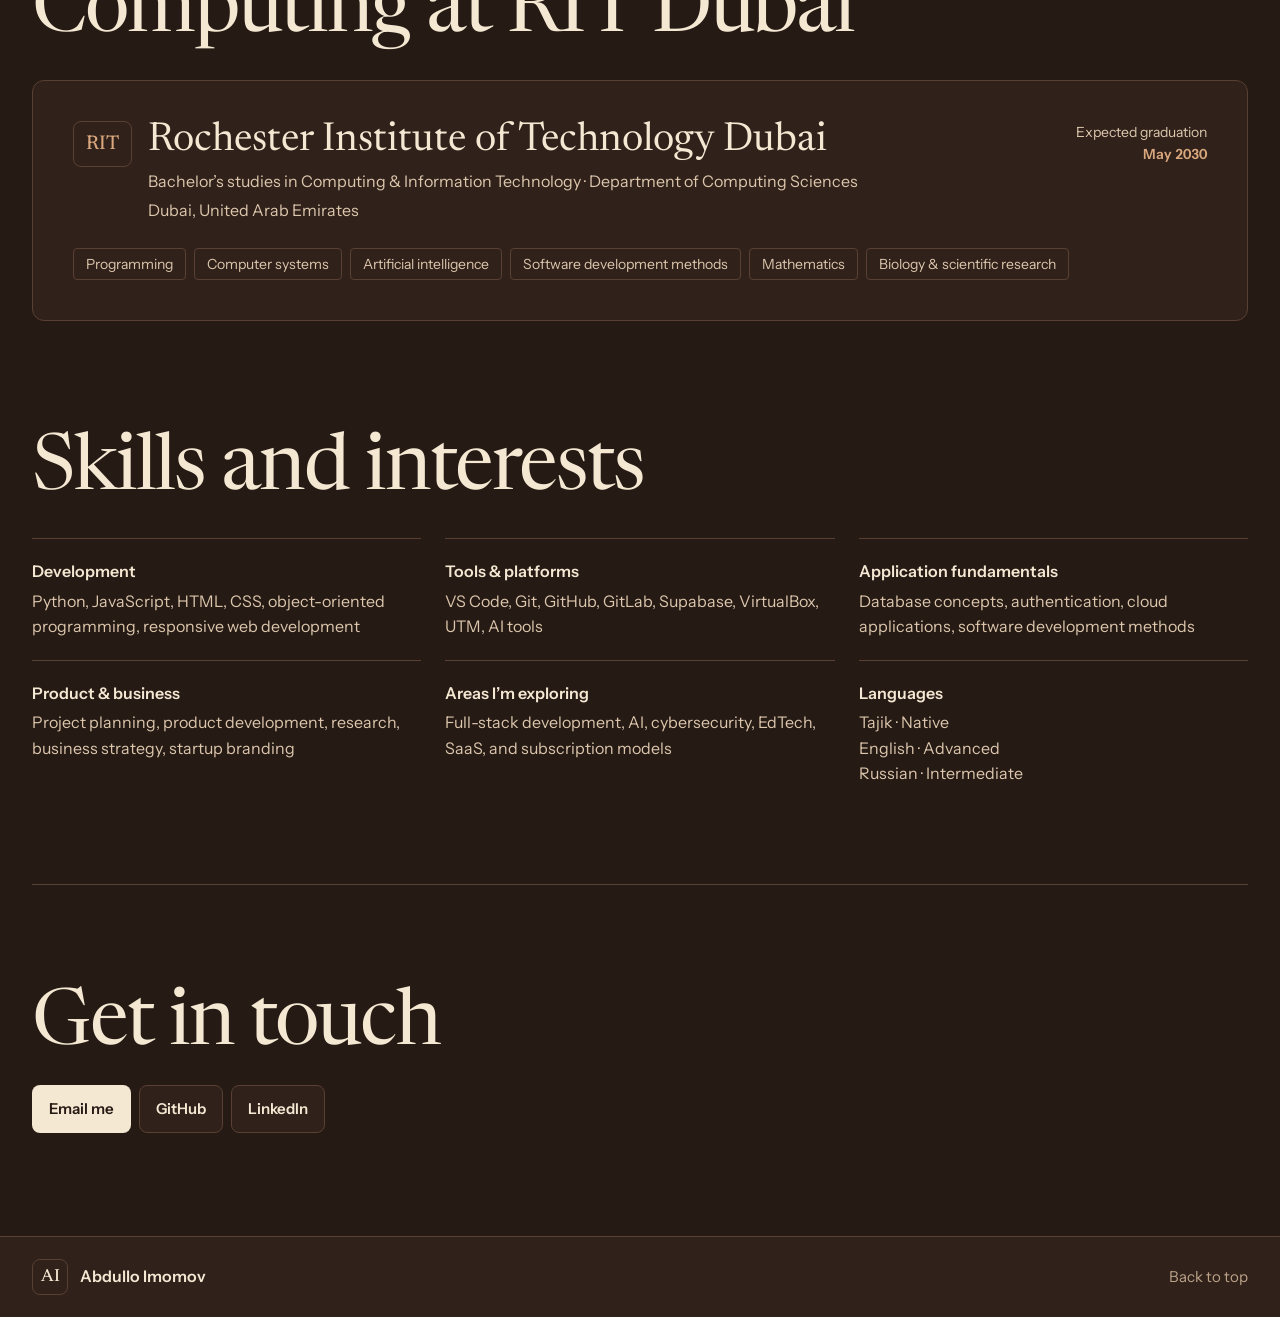
==== commit 8d5df156: "Use the standing portrait in a charcoal suit" ====
--- a/index.html
+++ b/index.html
@@ -43,8 +43,8 @@
       </div>
       <figure class="hero-art">
         <div class="portrait-stage">
-          <img class="hero-portrait" src="abdullo-imomov.svg?v=standing-portrait" width="426" height="1035"
-            fetchpriority="high" alt="Abdullo Imomov standing in a black jacket">
+          <img class="hero-portrait" src="abdullo-imomov.svg?v=standing-suit" width="426" height="1035"
+            fetchpriority="high" alt="Abdullo Imomov standing in a charcoal suit">
           <div class="portrait-curtain" aria-hidden="true"></div>
         </div>
         <button type="button" class="button secondary profile-open" aria-haspopup="dialog" hidden>Profile card</button>
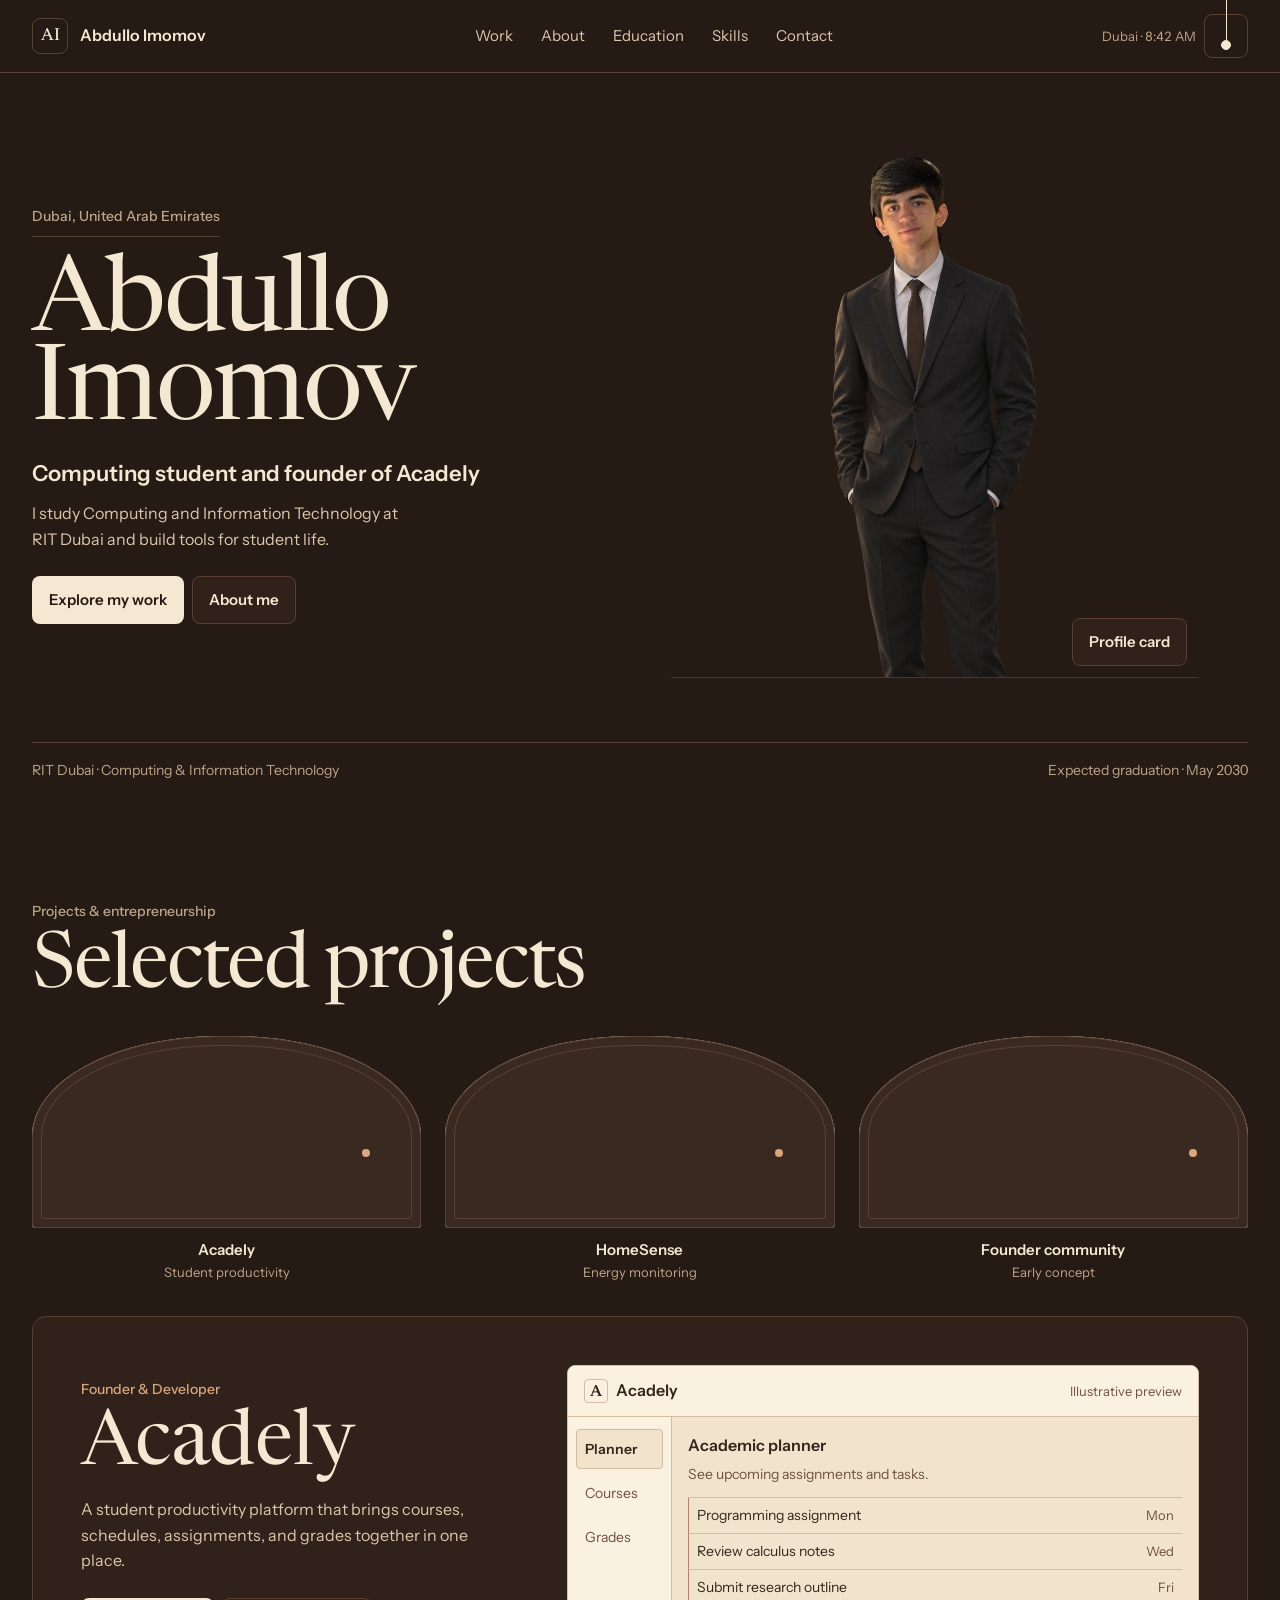
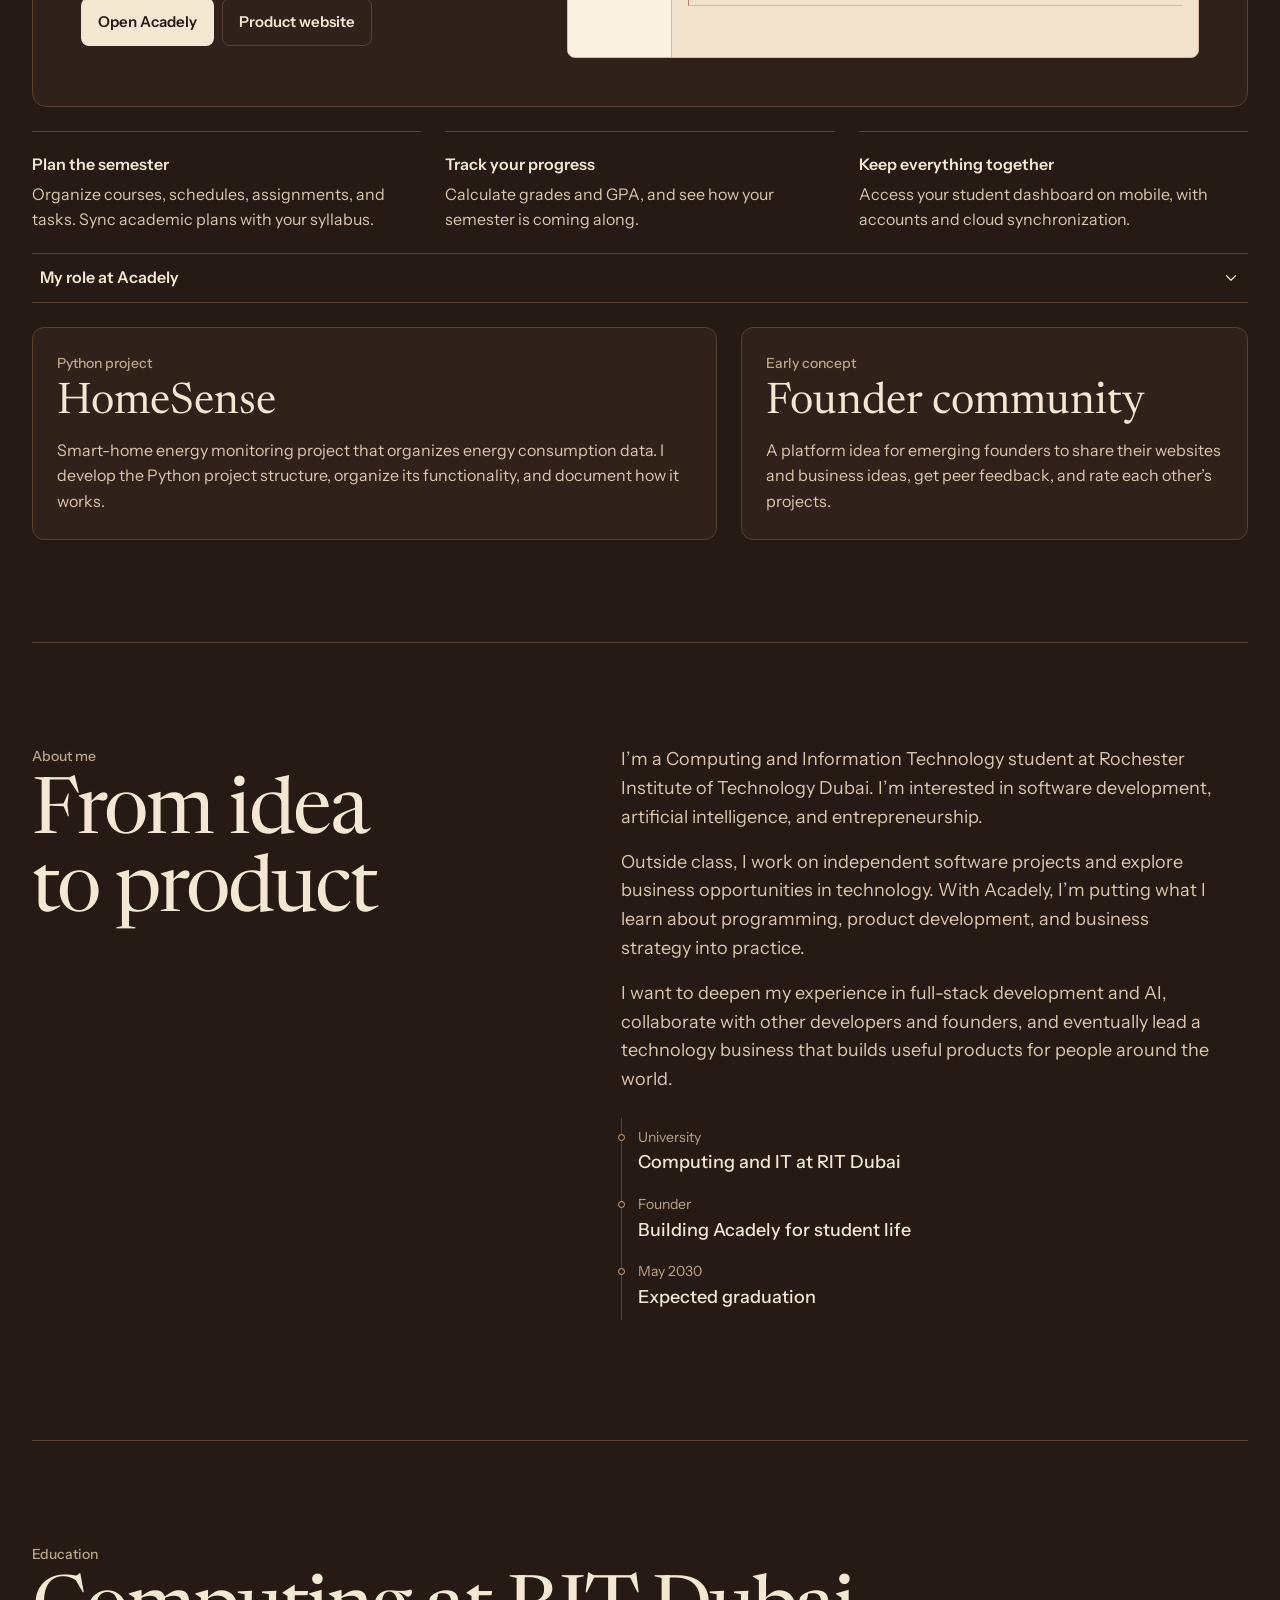
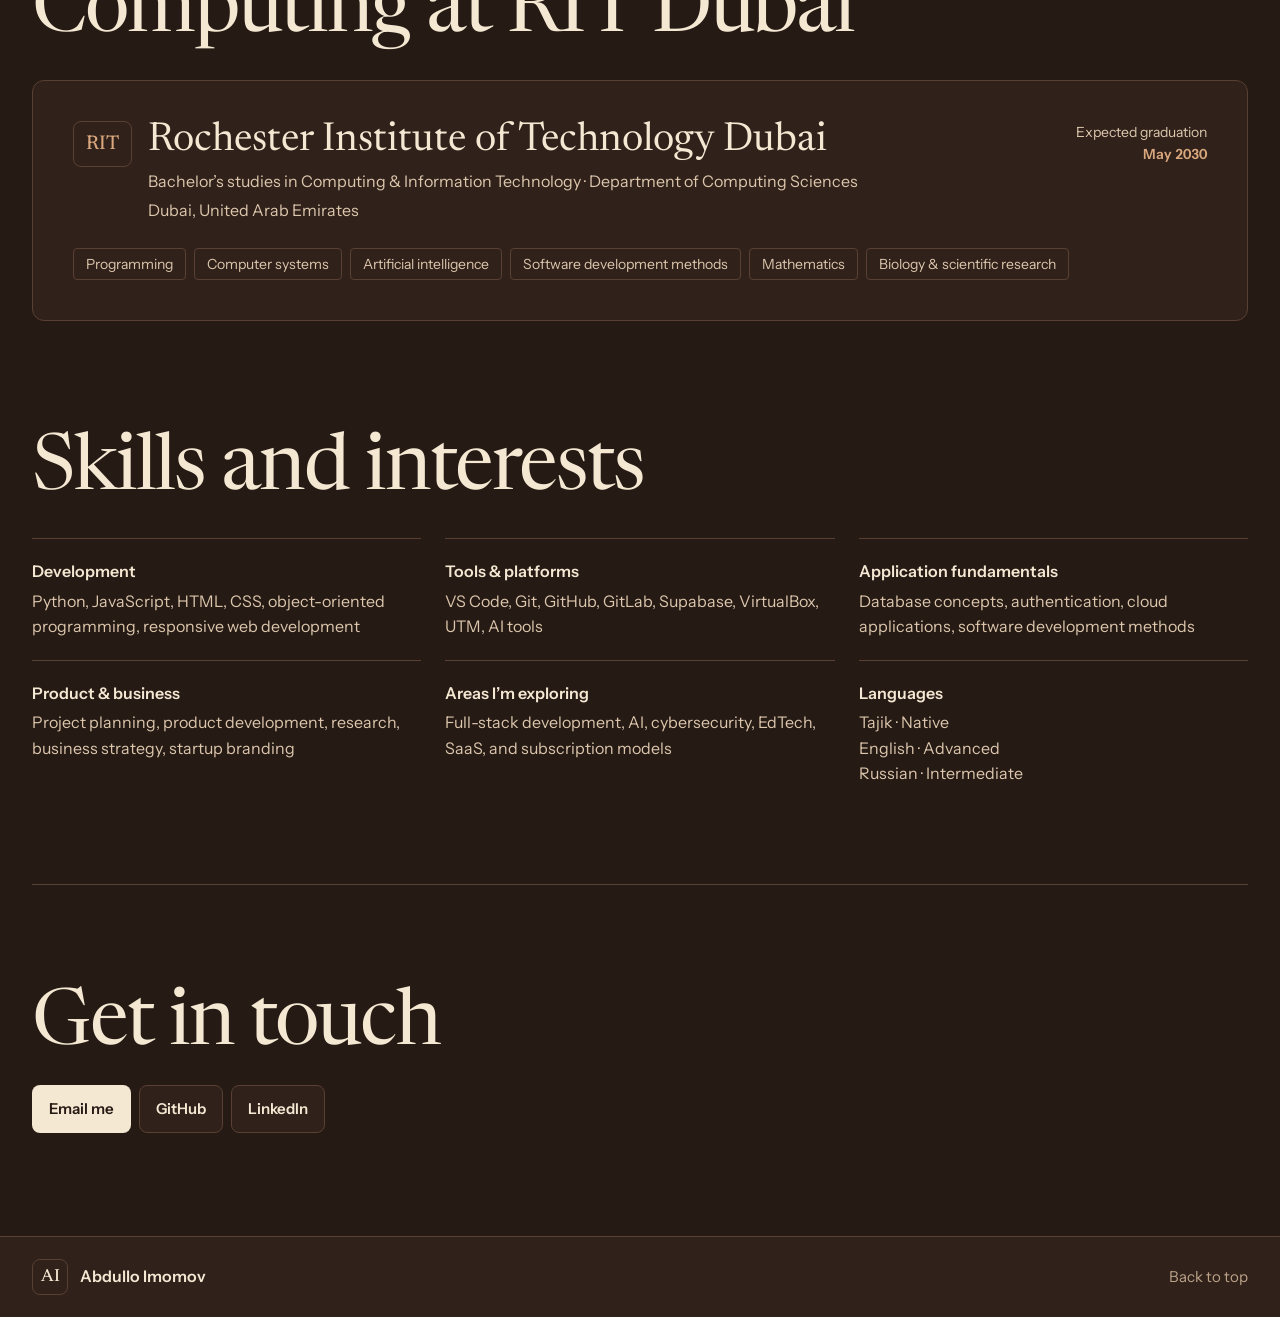
==== commit 8a65fa84: "Load the refined suit portrait" ====
--- a/index.html
+++ b/index.html
@@ -43,7 +43,7 @@
       </div>
       <figure class="hero-art">
         <div class="portrait-stage">
-          <img class="hero-portrait" src="abdullo-imomov.svg?v=standing-suit" width="426" height="1035"
+          <img class="hero-portrait" src="abdullo-imomov.svg?v=natural-suit" width="426" height="1035"
             fetchpriority="high" alt="Abdullo Imomov standing in a charcoal suit">
           <div class="portrait-curtain" aria-hidden="true"></div>
         </div>
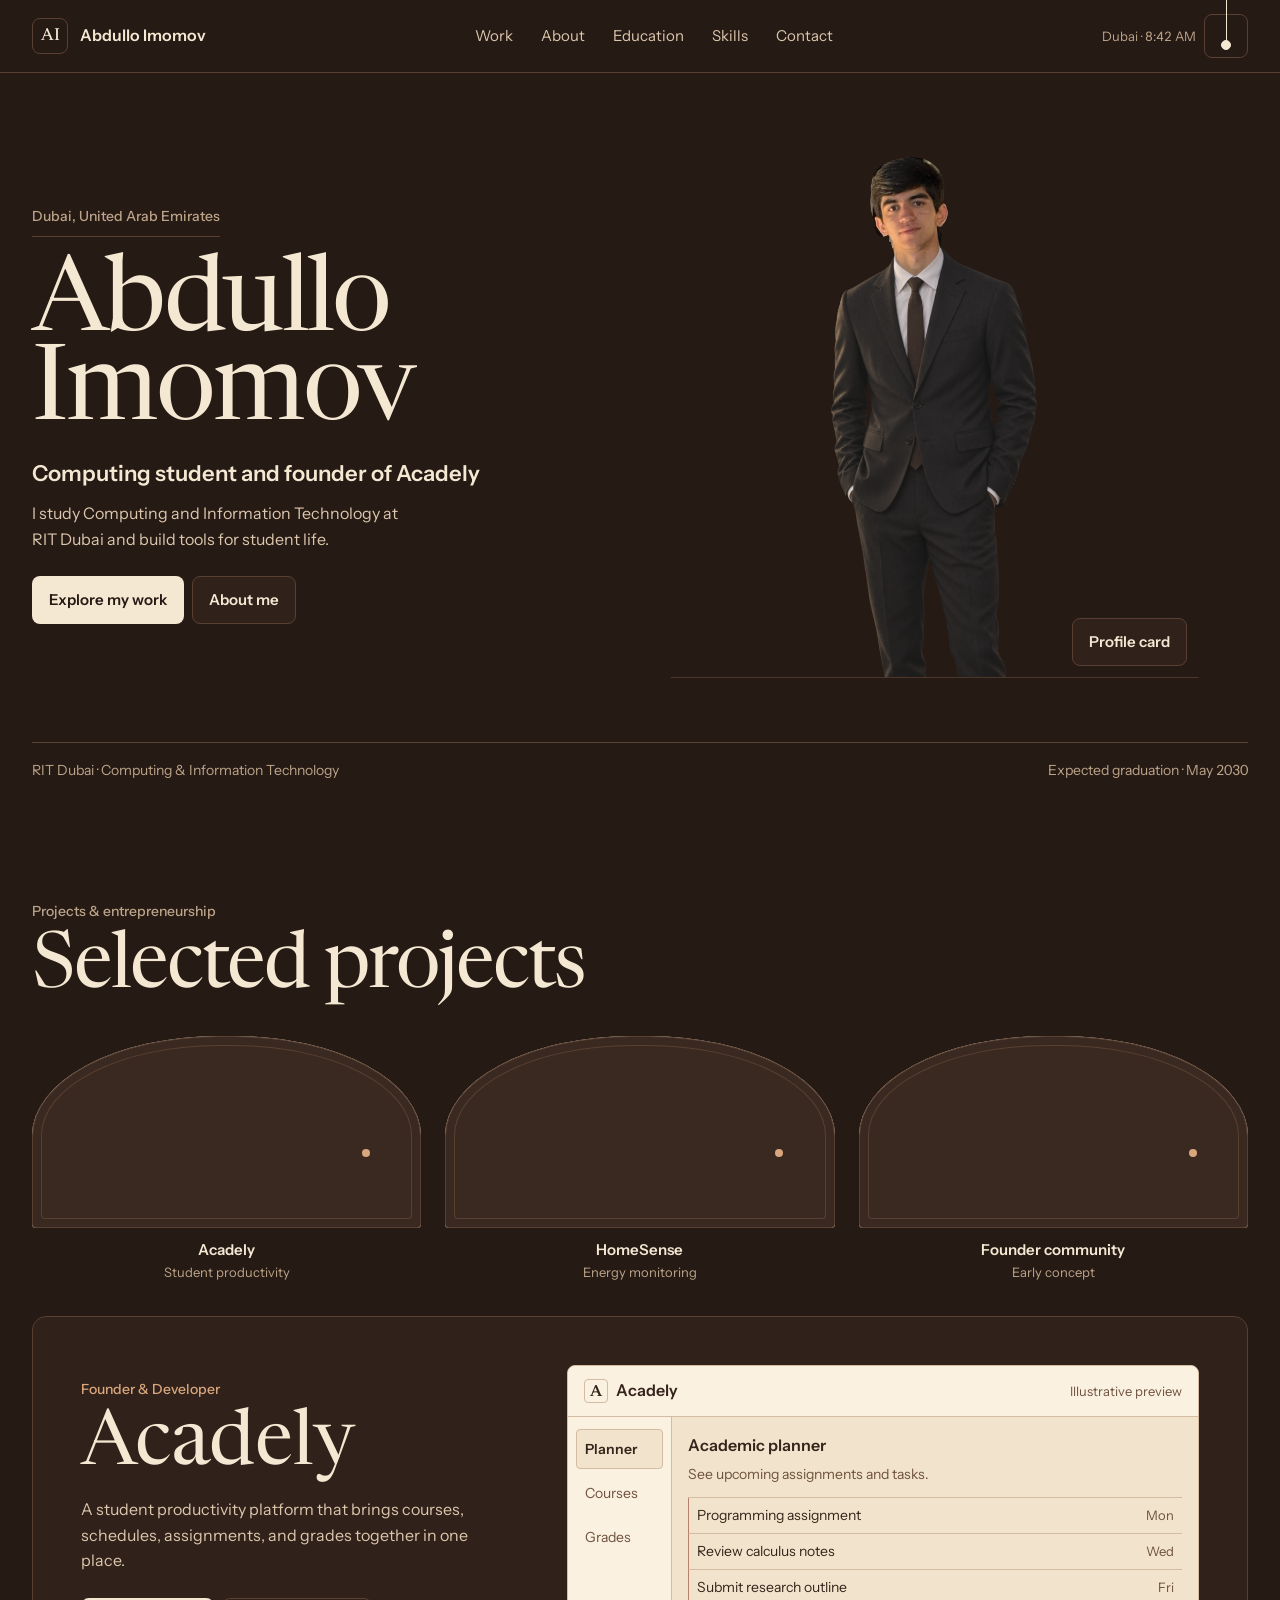
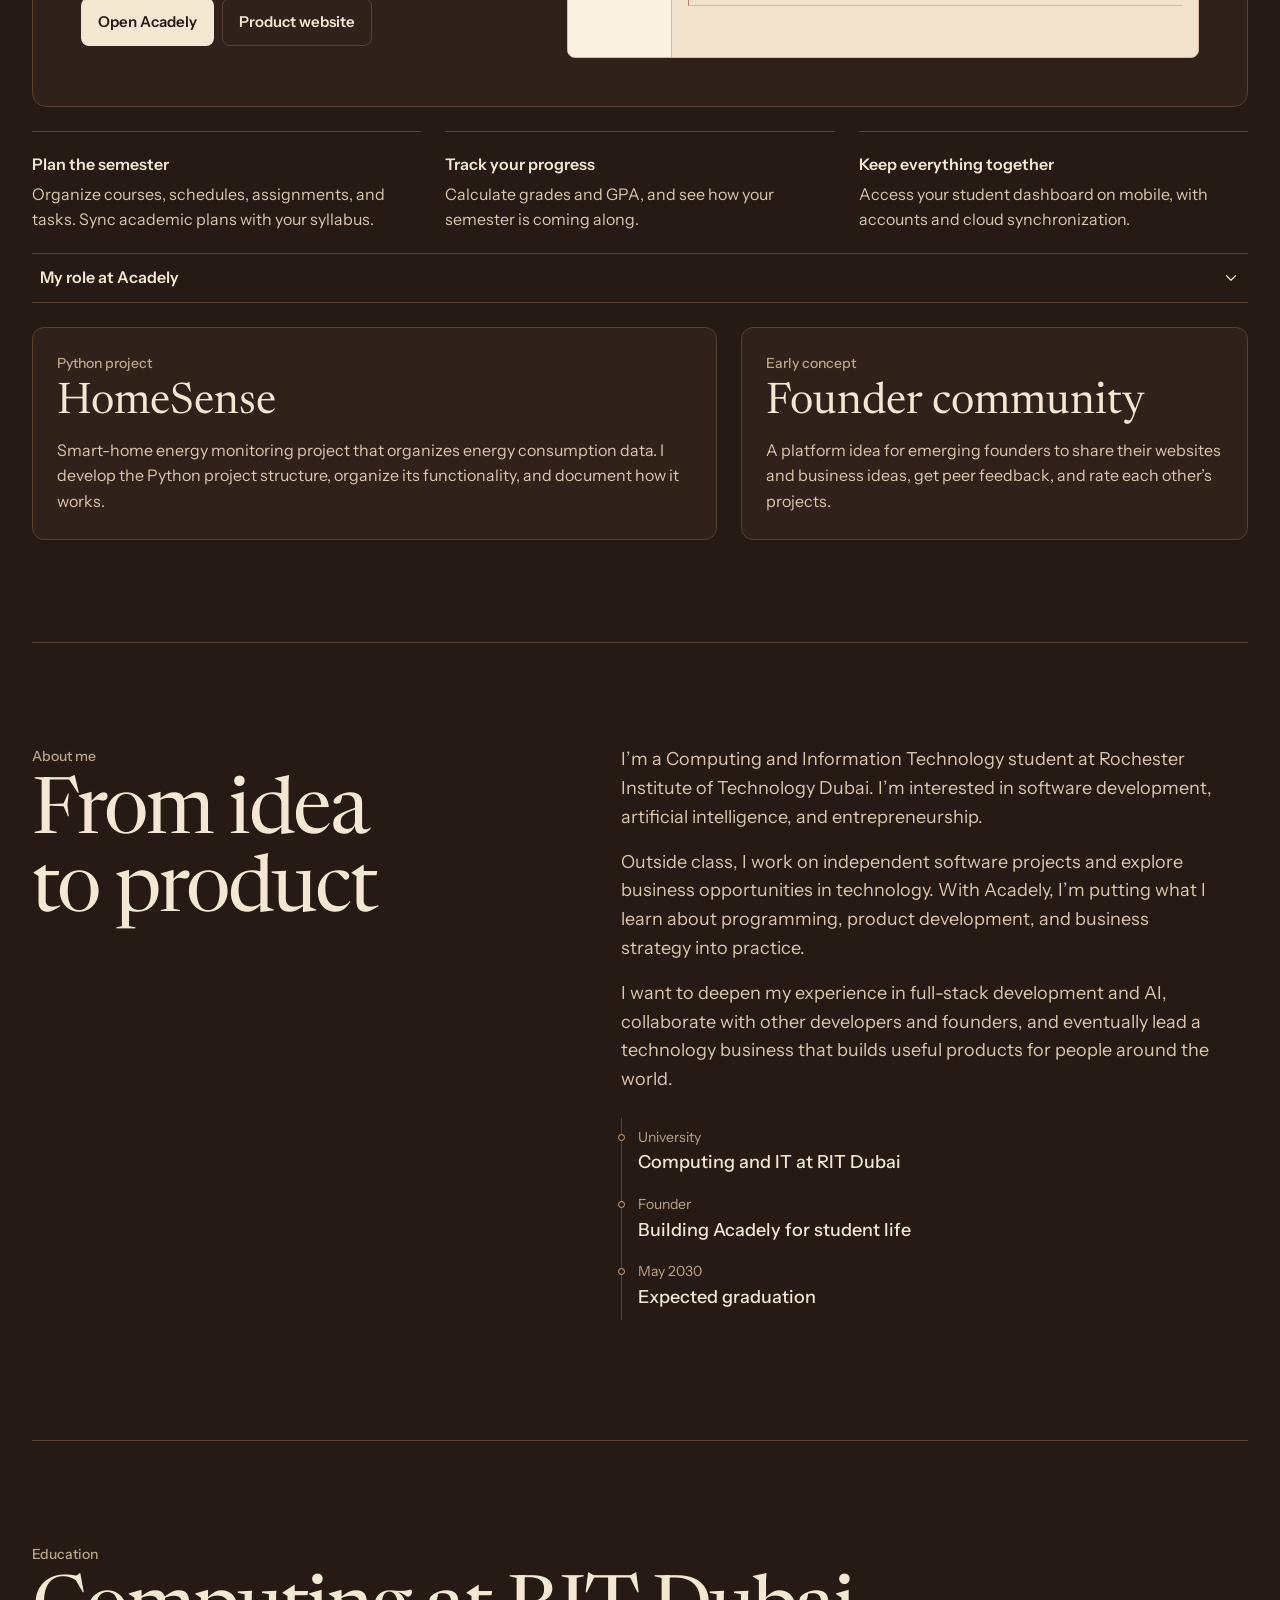
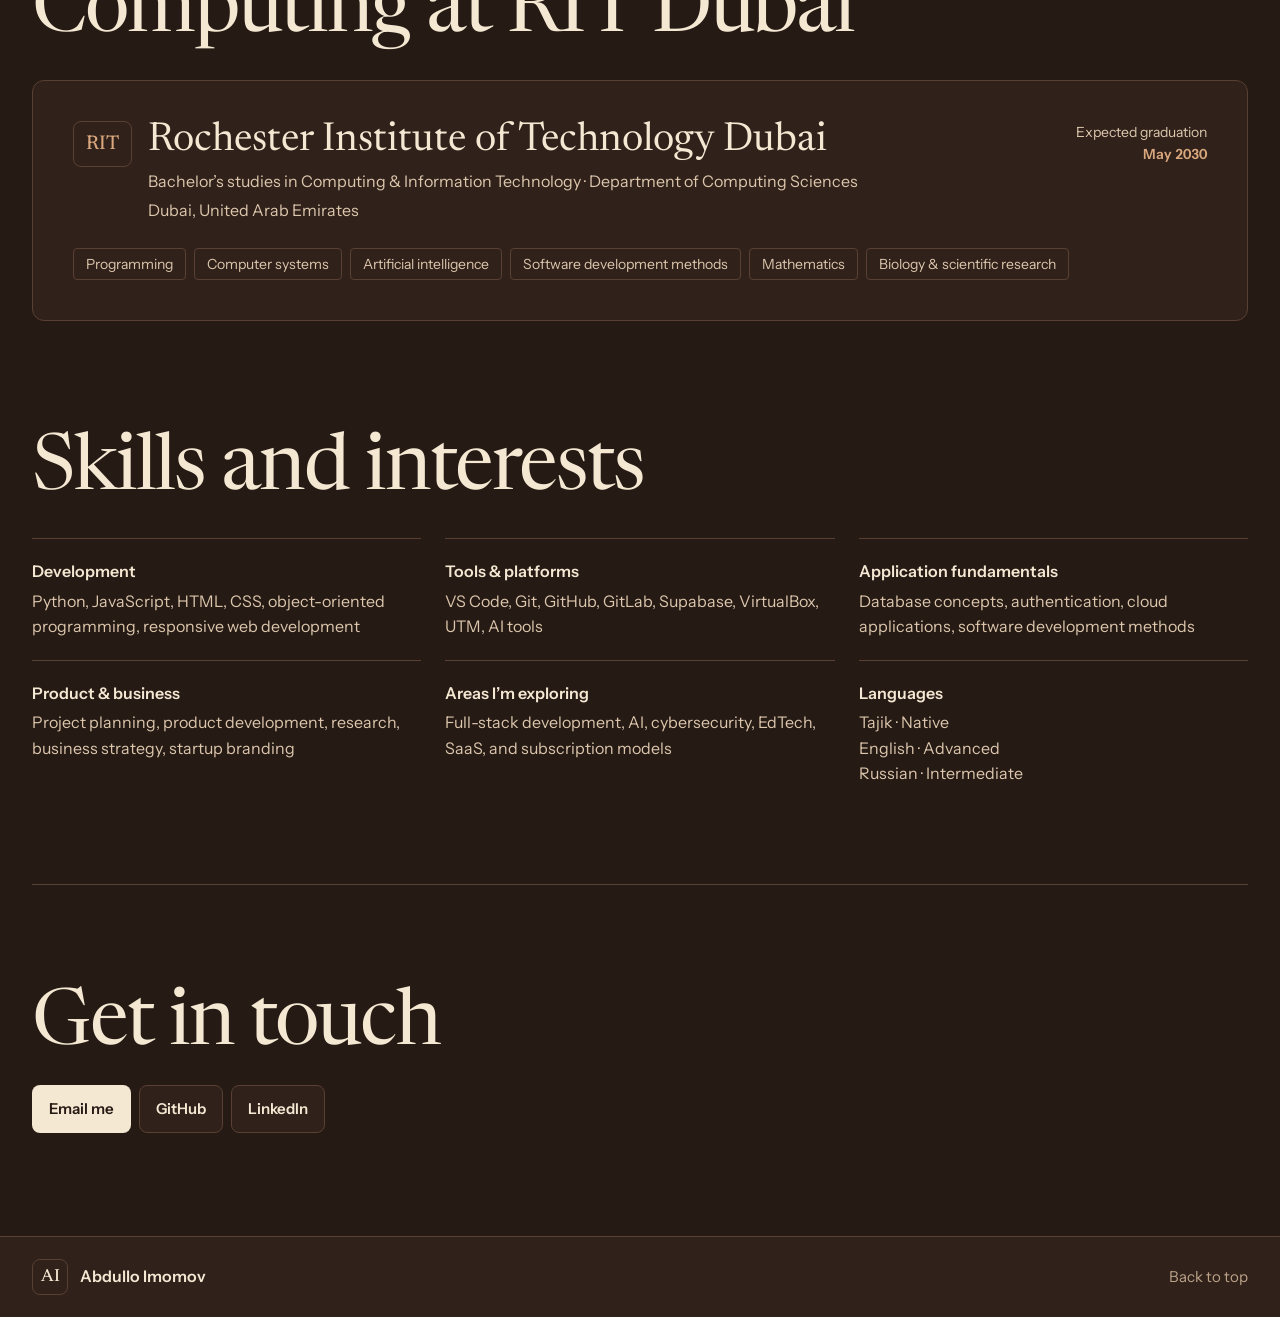
==== commit 170d2aa3: "Restore the previous seated portrait" ====
--- a/index.html
+++ b/index.html
@@ -43,8 +43,8 @@
       </div>
       <figure class="hero-art">
         <div class="portrait-stage">
-          <img class="hero-portrait" src="abdullo-imomov.svg?v=natural-suit" width="426" height="1035"
-            fetchpriority="high" alt="Abdullo Imomov standing in a charcoal suit">
+          <img class="hero-portrait" src="abdullo-imomov.svg?v=background-removed" width="556" height="726"
+            fetchpriority="high" alt="Abdullo Imomov adjusting his tie in a black-and-white portrait">
           <div class="portrait-curtain" aria-hidden="true"></div>
         </div>
         <button type="button" class="button secondary profile-open" aria-haspopup="dialog" hidden>Profile card</button>
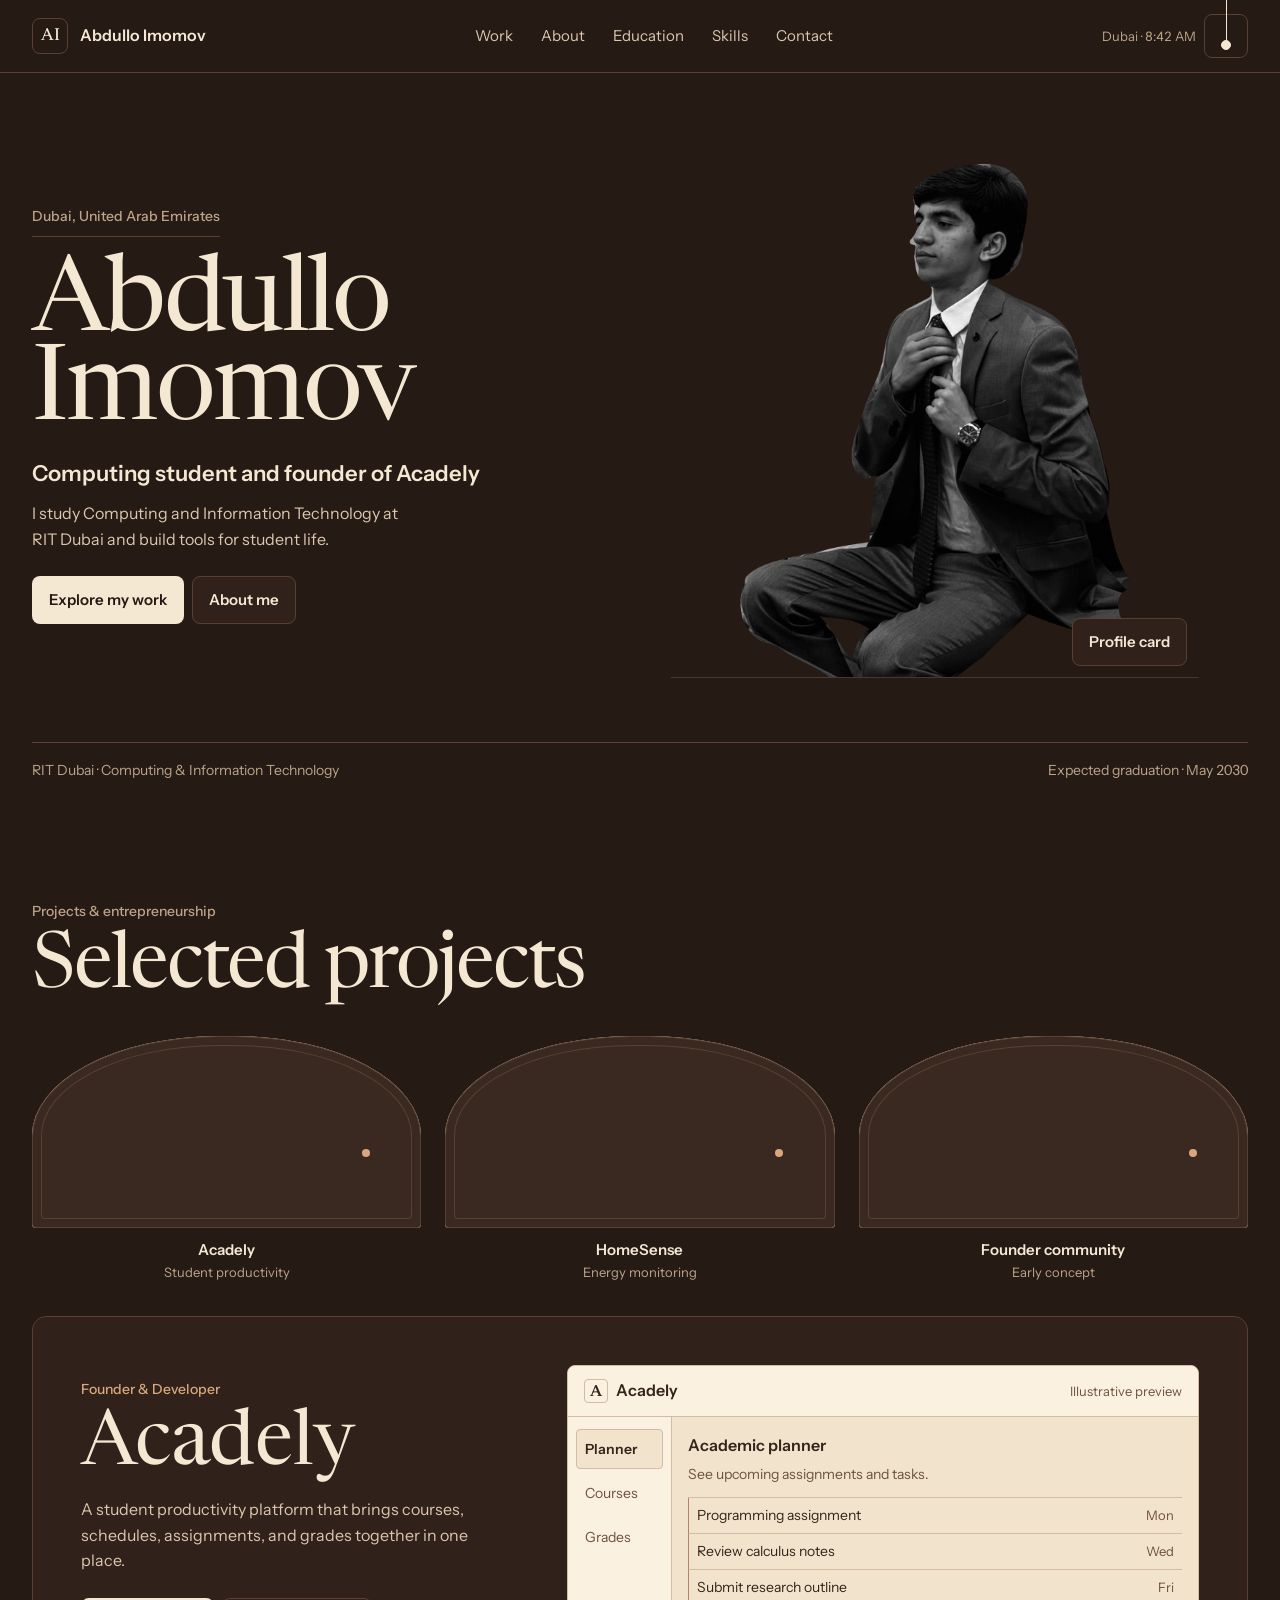
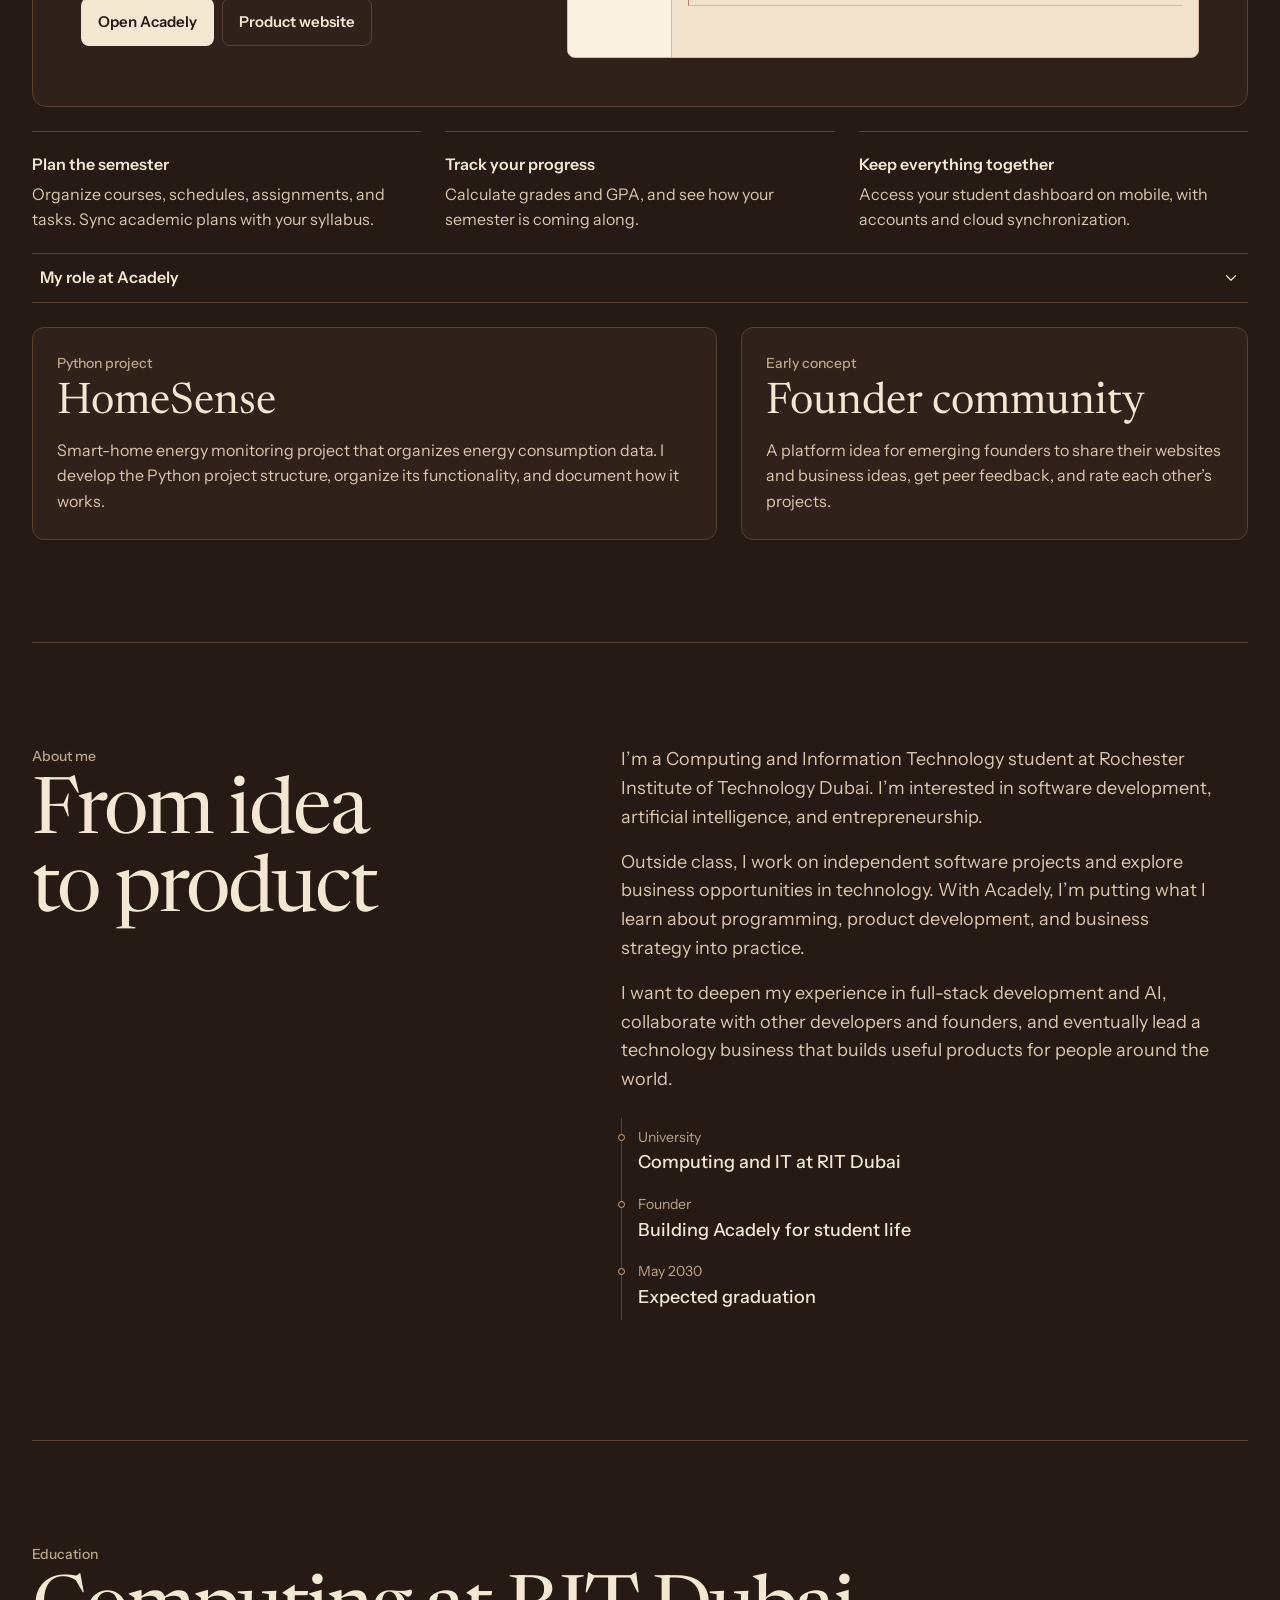
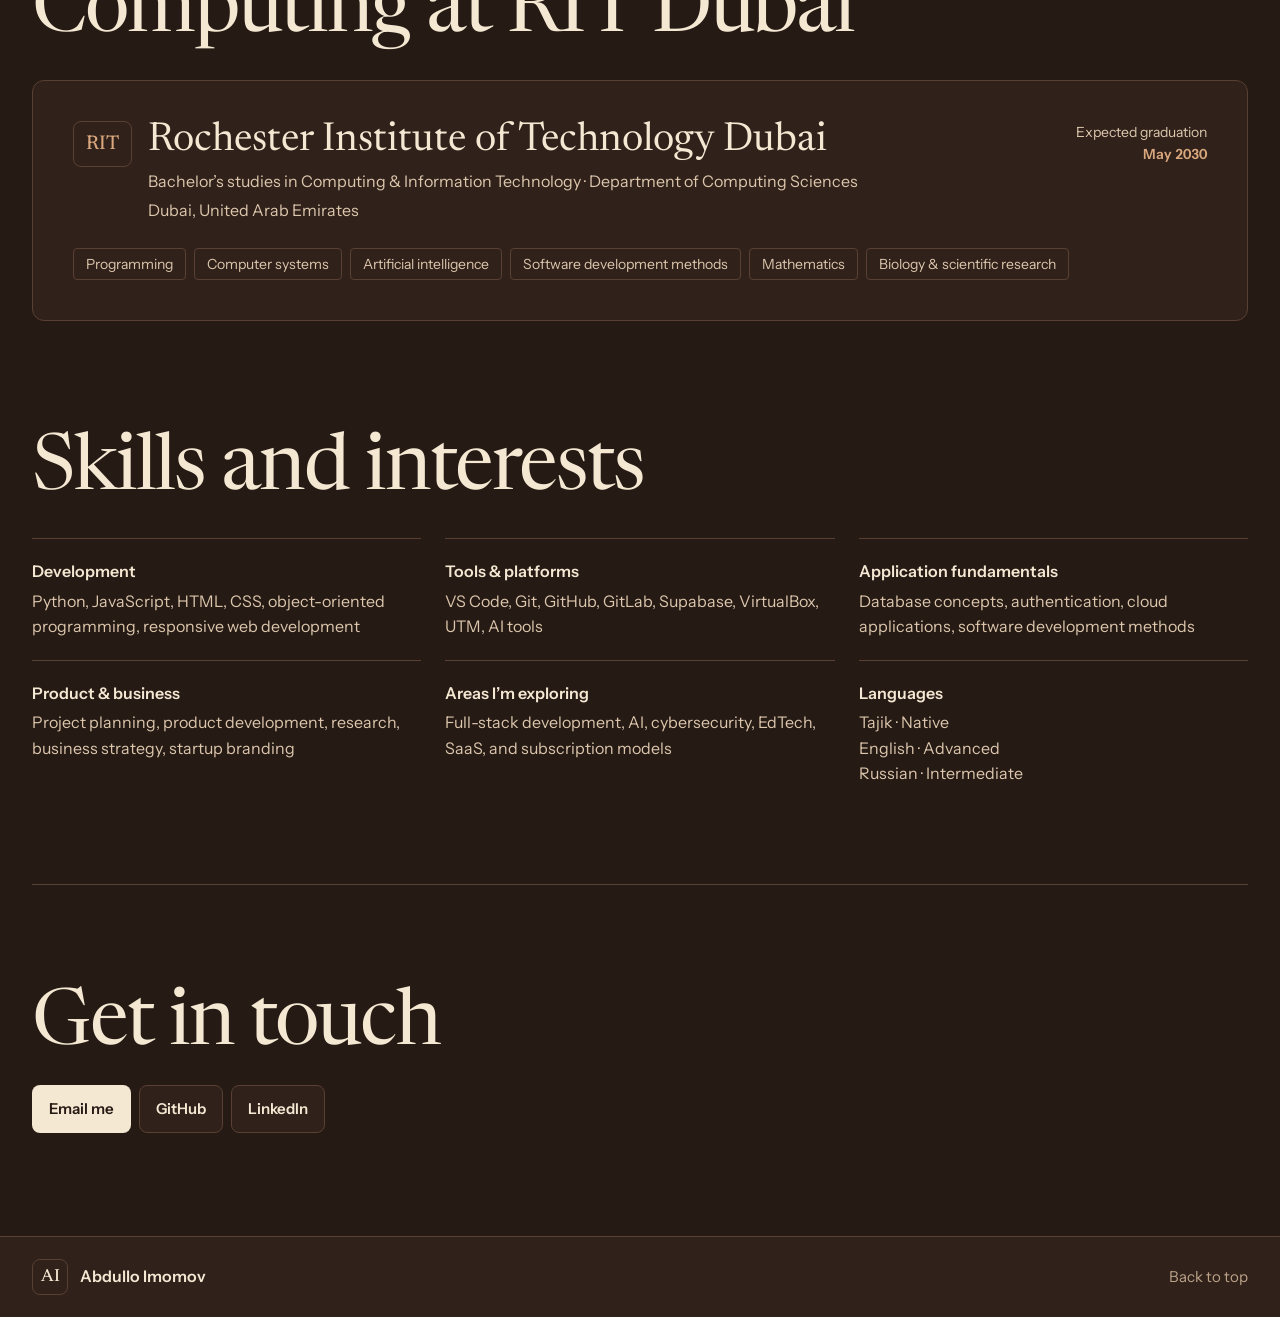
==== commit e38f51d3: "Restore the full portrait and monochrome accents" ====
--- a/index.html
+++ b/index.html
@@ -4,14 +4,14 @@
   <meta charset="utf-8">
   <meta name="viewport" content="width=device-width, initial-scale=1">
   <meta name="description" content="Abdullo Imomov is a Computing and Information Technology student at RIT Dubai and the founder of Acadely.">
-  <meta name="theme-color" content="#261a15">
+  <meta name="theme-color" content="#111111">
   <title>Abdullo Imomov · Portfolio</title>
-  <link rel="icon" href="data:image/svg+xml,%3Csvg xmlns='http://www.w3.org/2000/svg' viewBox='0 0 48 48'%3E%3Crect width='48' height='48' rx='12' fill='%23f4e8d3'/%3E%3Ctext x='24' y='30' text-anchor='middle' font-family='sans-serif' font-size='18' font-weight='bold' fill='%23261a15'%3EAI%3C/text%3E%3C/svg%3E">
+  <link rel="icon" href="data:image/svg+xml,%3Csvg xmlns='http://www.w3.org/2000/svg' viewBox='0 0 48 48'%3E%3Crect width='48' height='48' rx='12' fill='%23f5f5f5'/%3E%3Ctext x='24' y='30' text-anchor='middle' font-family='sans-serif' font-size='18' font-weight='bold' fill='%23111111'%3EAI%3C/text%3E%3C/svg%3E">
   <link rel="preconnect" href="https://fonts.googleapis.com">
   <link rel="preconnect" href="https://fonts.gstatic.com" crossorigin>
   <link href="https://fonts.googleapis.com/css2?family=Instrument+Sans:wght@400;500;600&family=Newsreader:opsz,wght@6..72,400;6..72,500&display=swap" rel="stylesheet">
-  <link rel="stylesheet" href="styles.css?v=original-photo">
-  <script src="portfolio.js?v=interactions" defer></script>
+  <link rel="stylesheet" href="styles.css?v=monochrome">
+  <script src="portfolio.js?v=monochrome" defer></script>
 </head>
 <body id="top">
   <a class="skip" href="#main">Skip to content</a>
@@ -43,7 +43,7 @@
       </div>
       <figure class="hero-art">
         <div class="portrait-stage">
-          <img class="hero-portrait" src="abdullo-imomov.svg?v=background-removed" width="556" height="726"
+          <img class="hero-portrait" src="abdullo-imomov.svg?v=original-room" width="720" height="1280"
             fetchpriority="high" alt="Abdullo Imomov adjusting his tie in a black-and-white portrait">
           <div class="portrait-curtain" aria-hidden="true"></div>
         </div>
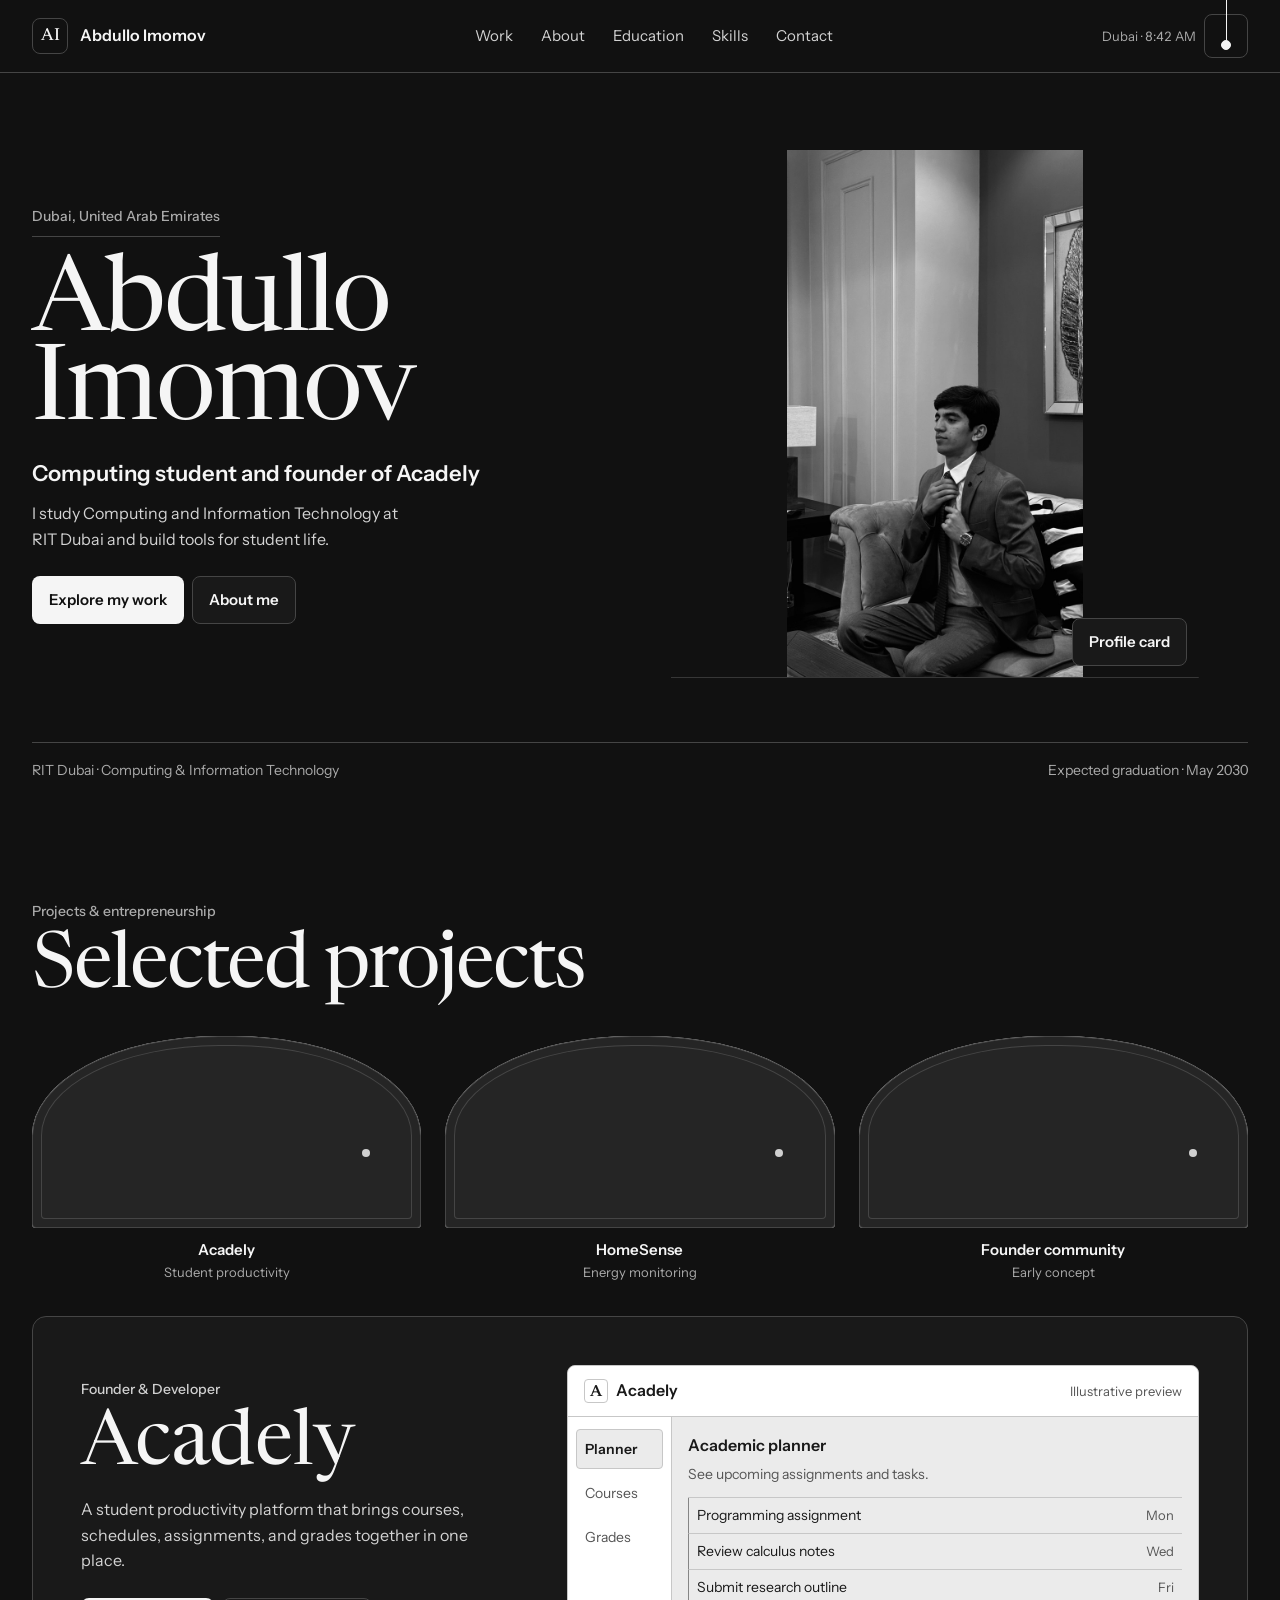
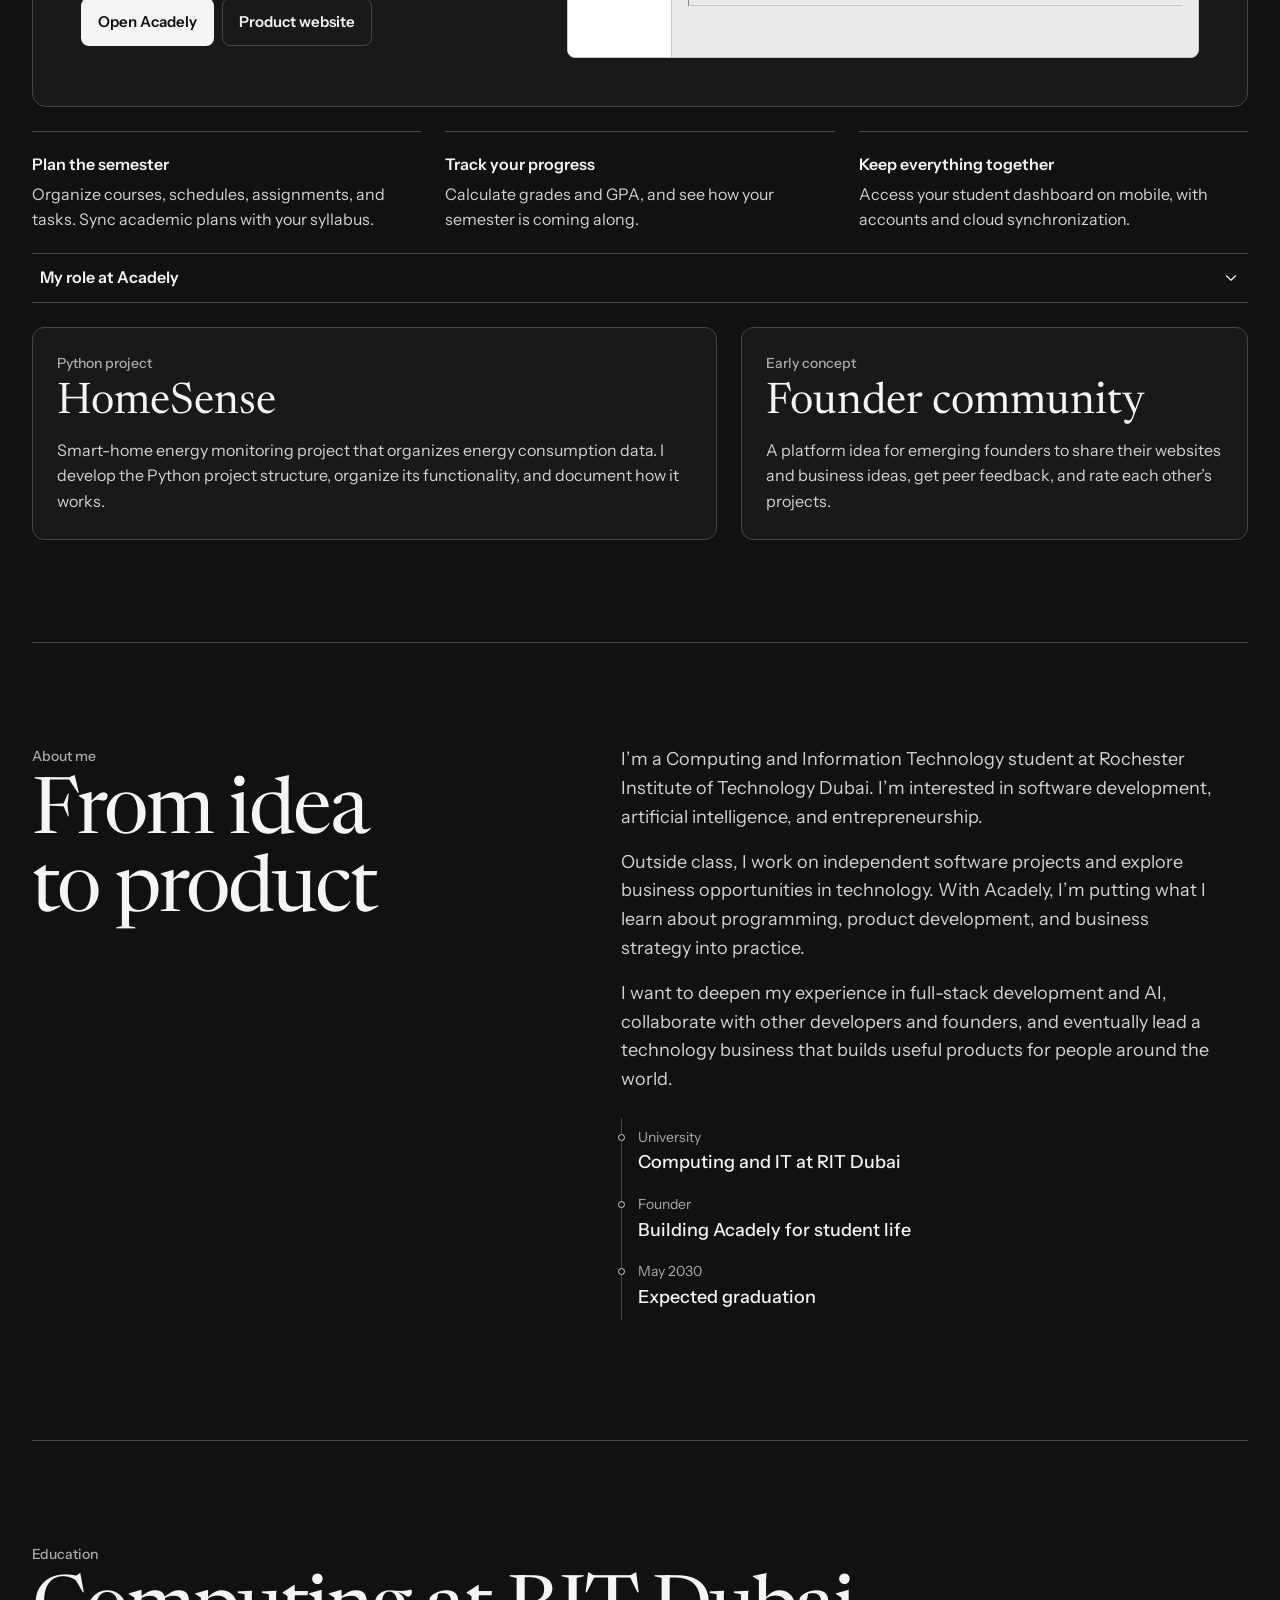
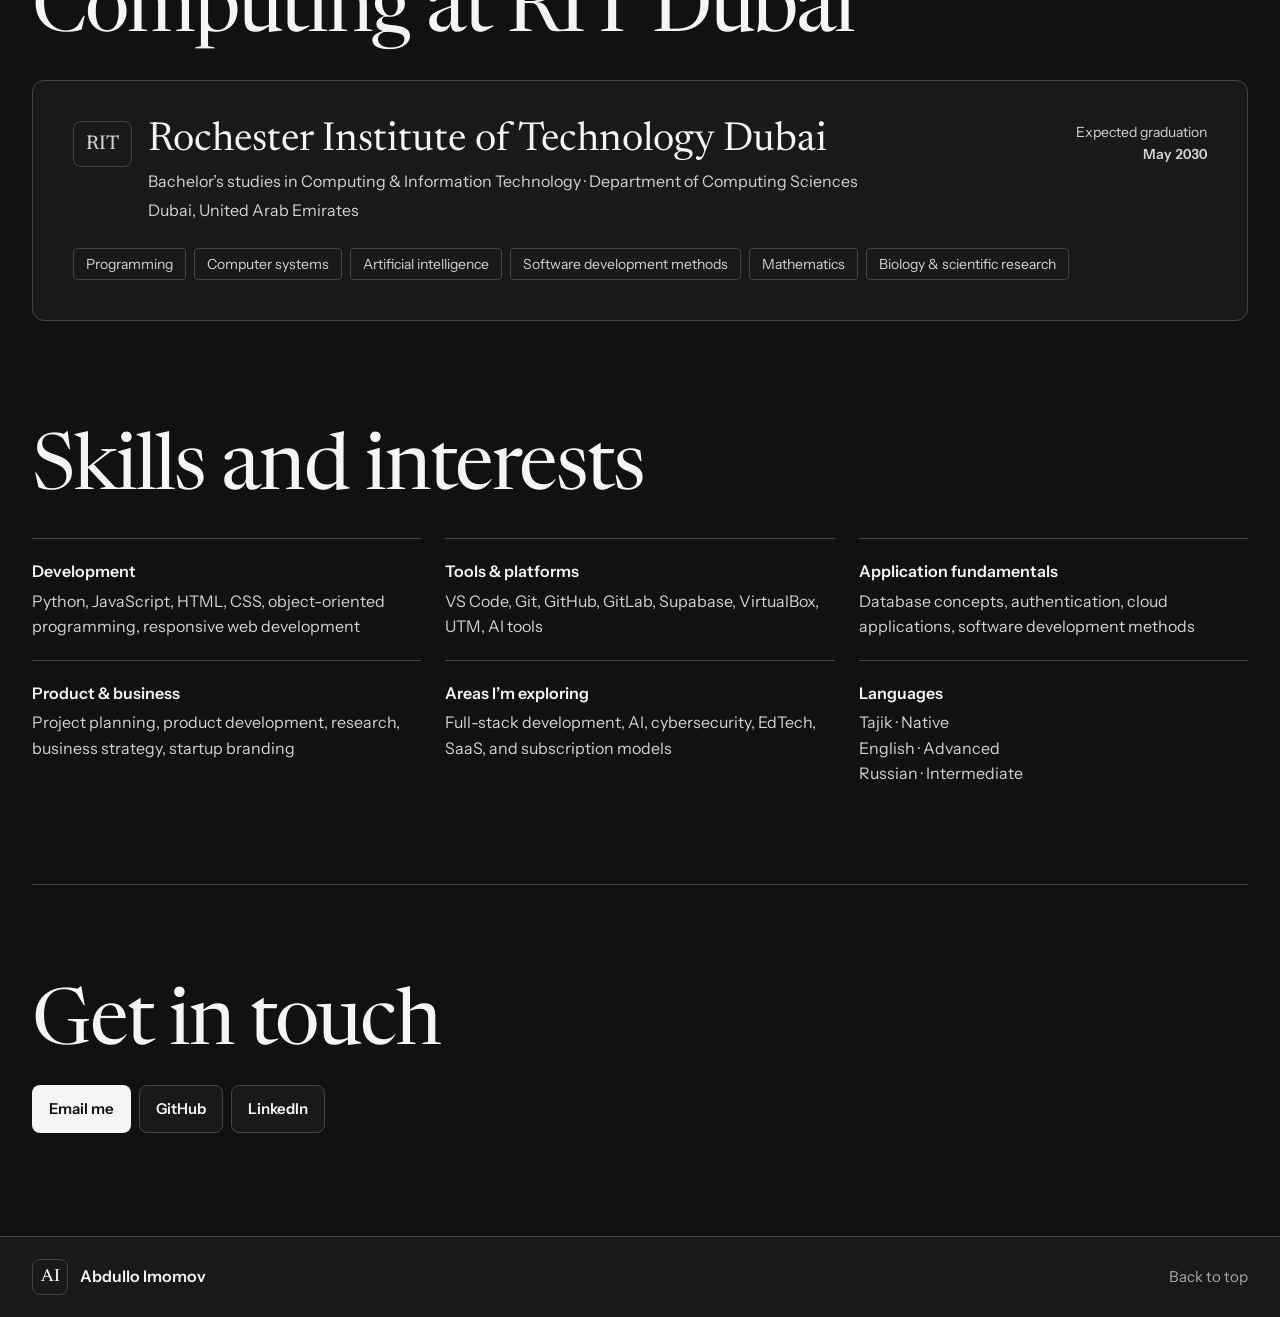
==== commit d60ed823: "Load the original portrait with a softened room" ====
--- a/index.html
+++ b/index.html
@@ -43,7 +43,7 @@
       </div>
       <figure class="hero-art">
         <div class="portrait-stage">
-          <img class="hero-portrait" src="abdullo-imomov.svg?v=original-room" width="720" height="1280"
+          <img class="hero-portrait" src="abdullo-imomov.svg?v=soft-room" width="720" height="1280"
             fetchpriority="high" alt="Abdullo Imomov adjusting his tie in a black-and-white portrait">
           <div class="portrait-curtain" aria-hidden="true"></div>
         </div>
--- a/styles.css
+++ b/styles.css
@@ -1,21 +1,21 @@
 :root {
   color-scheme: dark;
-  --bg: #261a15;
-  --panel: #30211a;
-  --surface: #3a2920;
-  --text: #f4e8d3;
-  --secondary: #dcc7ad;
-  --muted: #bca489;
-  --line: #594032;
-  --accent: #d9a77d;
-  --primary: #f4e8d3;
-  --on-primary: #261a15;
-  --paper: #f2e4cc;
-  --paper-raised: #faf1e1;
-  --paper-muted: #6f513e;
-  --paper-ink: #35241b;
-  --paper-line: #d3bca1;
-  --paper-accent: #8a5139;
+  --bg: #111111;
+  --panel: #191919;
+  --surface: #252525;
+  --text: #f5f5f5;
+  --secondary: #d3d3d3;
+  --muted: #aaaaaa;
+  --line: #454545;
+  --accent: #d0d0d0;
+  --primary: #f5f5f5;
+  --on-primary: #111111;
+  --paper: #ebebeb;
+  --paper-raised: #ffffff;
+  --paper-muted: #555555;
+  --paper-ink: #191919;
+  --paper-line: #c7c7c7;
+  --paper-accent: #343434;
   --sans: "Instrument Sans", system-ui, sans-serif;
   --display: "Newsreader", Georgia, serif;
   --ease: cubic-bezier(.22, 1, .36, 1);
@@ -25,16 +25,16 @@
 }
 :root[data-theme="light"] {
   color-scheme: light;
-  --bg: #f4e8d3;
-  --panel: #f9efde;
-  --surface: #ebdbc1;
-  --text: #35241b;
-  --secondary: #594130;
-  --muted: #6f513e;
-  --line: #c9af92;
-  --accent: #864b31;
-  --primary: #35241b;
-  --on-primary: #f4e8d3;
+  --bg: #f5f5f5;
+  --panel: #ffffff;
+  --surface: #e8e8e8;
+  --text: #191919;
+  --secondary: #414141;
+  --muted: #555555;
+  --line: #bcbcbc;
+  --accent: #404040;
+  --primary: #191919;
+  --on-primary: #f5f5f5;
 }
 *, *::before, *::after { box-sizing: border-box; }
 html { scroll-behavior: smooth; }
@@ -75,7 +75,7 @@
 .button { display: inline-flex; justify-content: center; align-items: center; min-height: 3rem; border-radius: .5rem; border: 1px solid transparent; padding: .5rem 1rem; font-size: .9375rem; font-weight: 600; text-align: center; }
 .primary { background: var(--primary); color: var(--on-primary); }
 .primary:hover { background: var(--accent); color: var(--on-primary); }
-:root[data-theme="light"] .primary:hover { color: #fff7e9; }
+:root[data-theme="light"] .primary:hover { color: #ffffff; }
 .secondary { border-color: var(--line); background: var(--panel); }
 .secondary:hover { border-color: var(--accent); background: var(--surface); }
 .button:active, .icon-button:active, .preview-tabs button:active { transform: scale(.98); }
@@ -131,7 +131,7 @@
 .preview h4 { font-size: 1rem; font-weight: 600; }
 .preview-panels p { margin: .25rem 0 .75rem; color: var(--paper-muted); font-size: .875rem; }
 .sample-list { list-style: none; padding: 0; border-top: 1px solid var(--paper-line); }
-.sample-list li { display: flex; justify-content: space-between; align-items: center; gap: .5rem; min-height: 2.25rem; padding: .25rem .5rem; border-bottom: 1px solid var(--paper-line); border-left: 1px solid #b6806d; font-size: .875rem; }
+.sample-list li { display: flex; justify-content: space-between; align-items: center; gap: .5rem; min-height: 2.25rem; padding: .25rem .5rem; border-bottom: 1px solid var(--paper-line); border-left: 1px solid #858585; font-size: .875rem; }
 .sample-list small { font-size: .8125rem; color: var(--paper-muted); white-space: nowrap; font-variant-numeric: tabular-nums; }
 .feature-grid, .skill-grid { display: grid; grid-template-columns: repeat(3, 1fr); column-gap: 1.5rem; margin-top: 1.5rem; }
 .feature-grid > div, .skill-grid > div { padding-block: 1.25rem; border-top: 1px solid var(--line); }
@@ -250,7 +250,7 @@
 .profile-open { position: absolute; inset: auto .75rem .75rem auto; z-index: 1; }
 .profile-dialog { width: min(30rem, 100% - 2rem); max-height: calc(100% - 2rem); padding: clamp(1.25rem, 5vw, 2.5rem); border: 1px solid var(--line); border-radius: .75rem; background: var(--panel); color: var(--text); }
 .profile-dialog[open] { animation: enter var(--enter) var(--ease) both; }
-.profile-dialog::backdrop { background: #20140ed6; }
+.profile-dialog::backdrop { background: #111111d6; }
 .profile-dialog-head { display: flex; align-items: center; justify-content: space-between; gap: .75rem; }
 .profile-dialog h2 { font-size: clamp(2.5rem, 8vw, 4rem); }
 .profile-dialog dl div { padding: .75rem 0; border-top: 1px solid var(--line); }
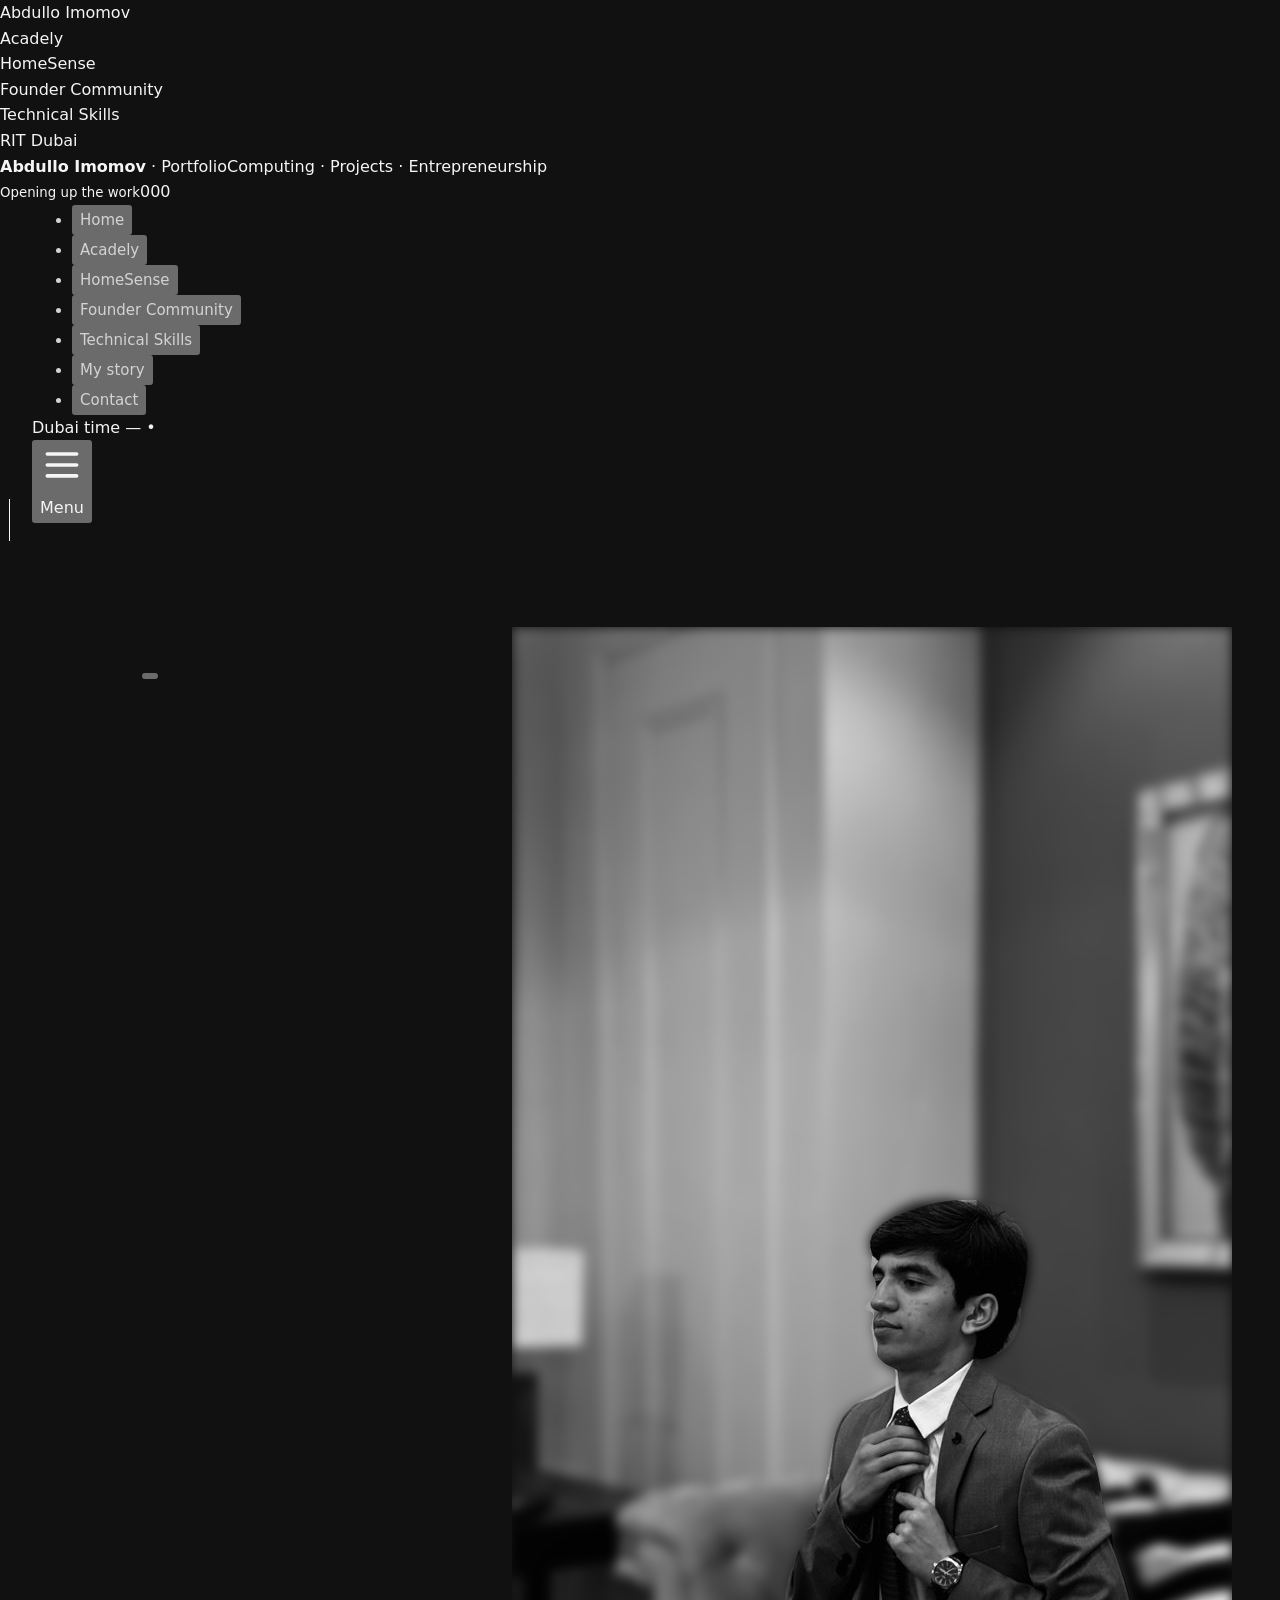
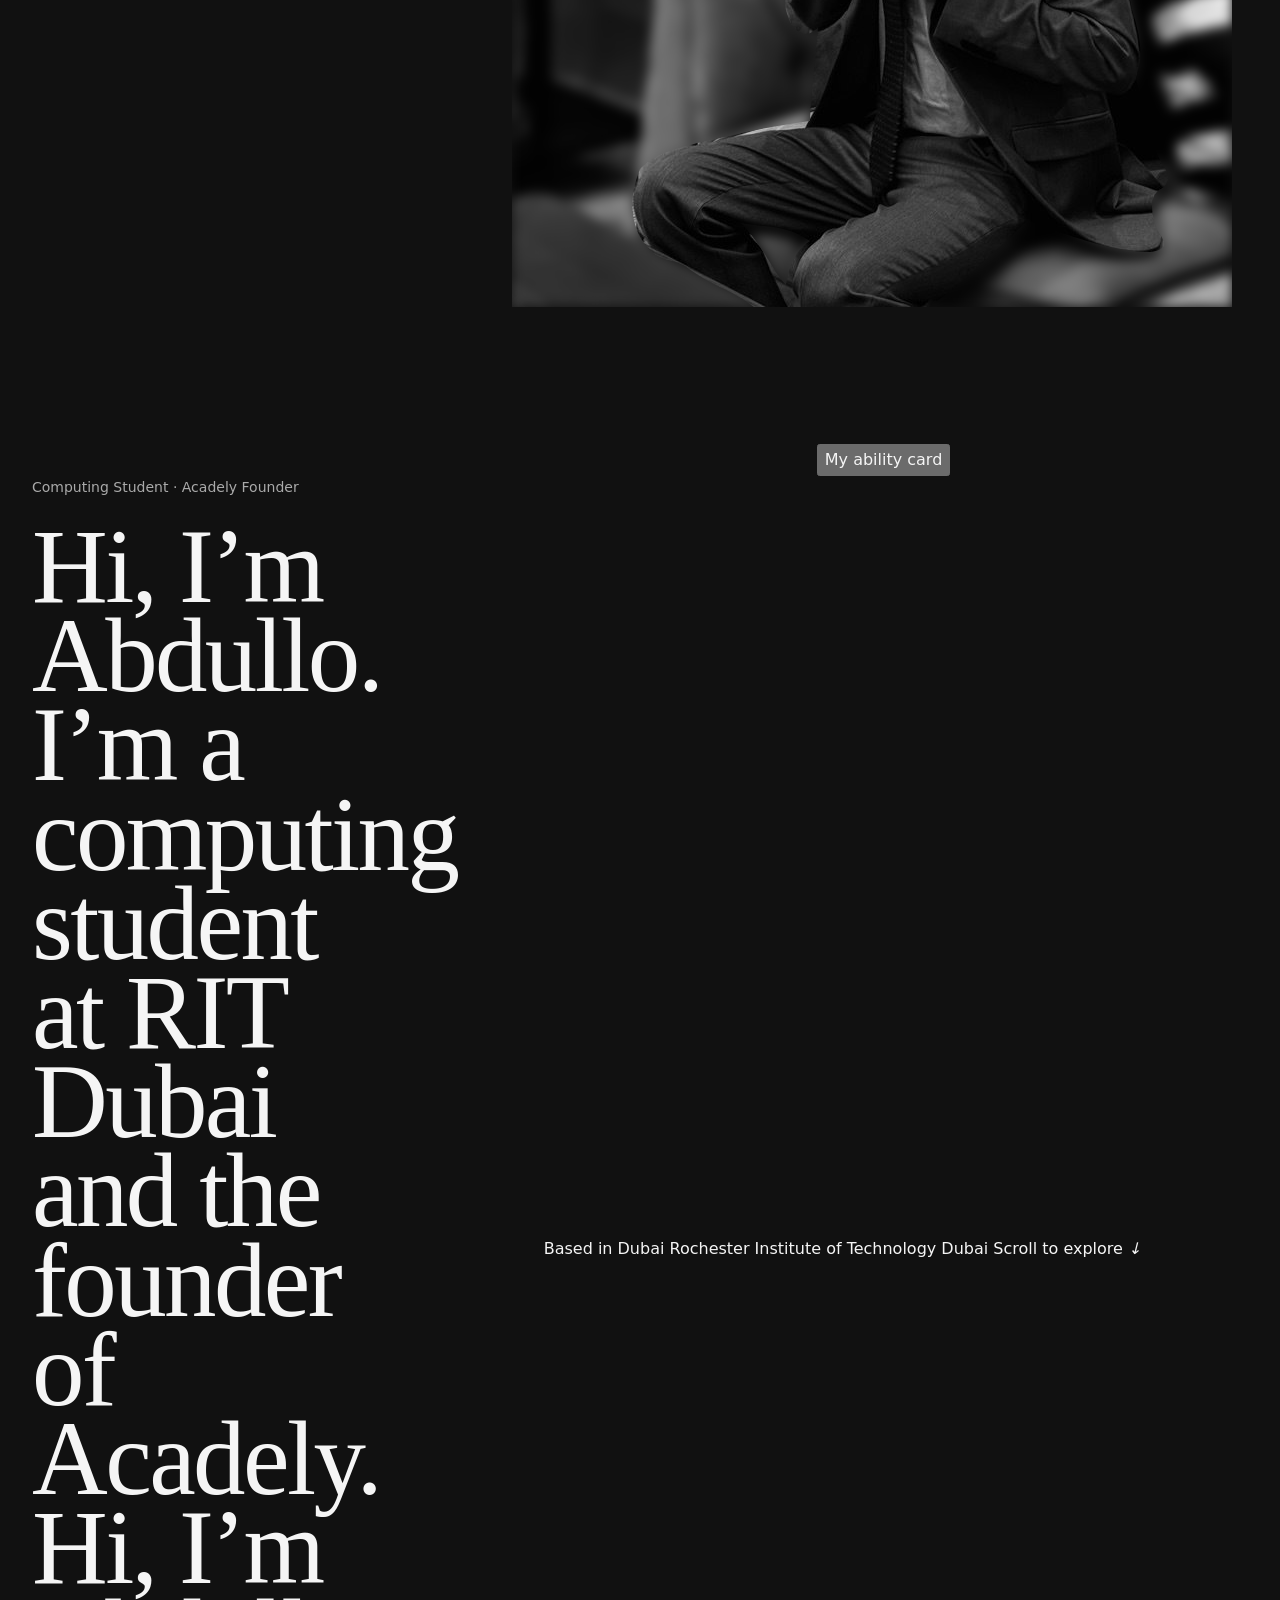
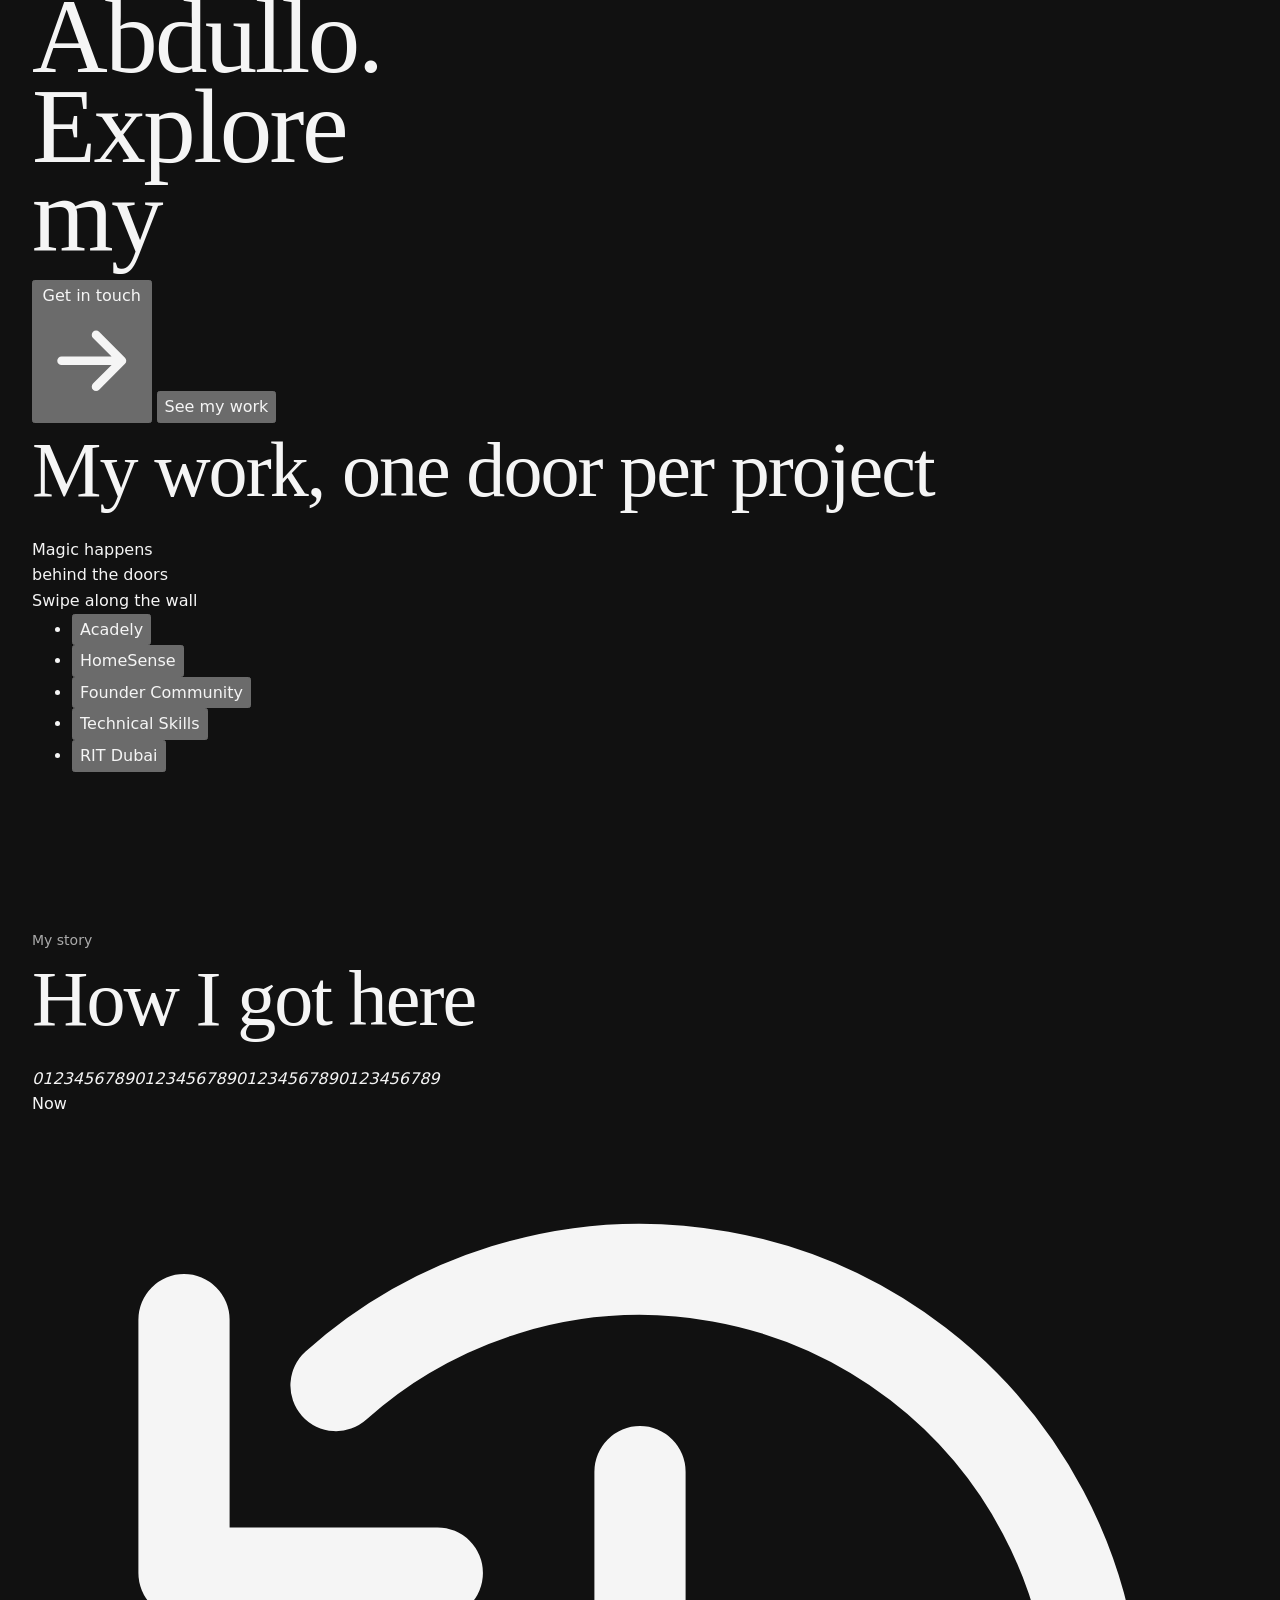
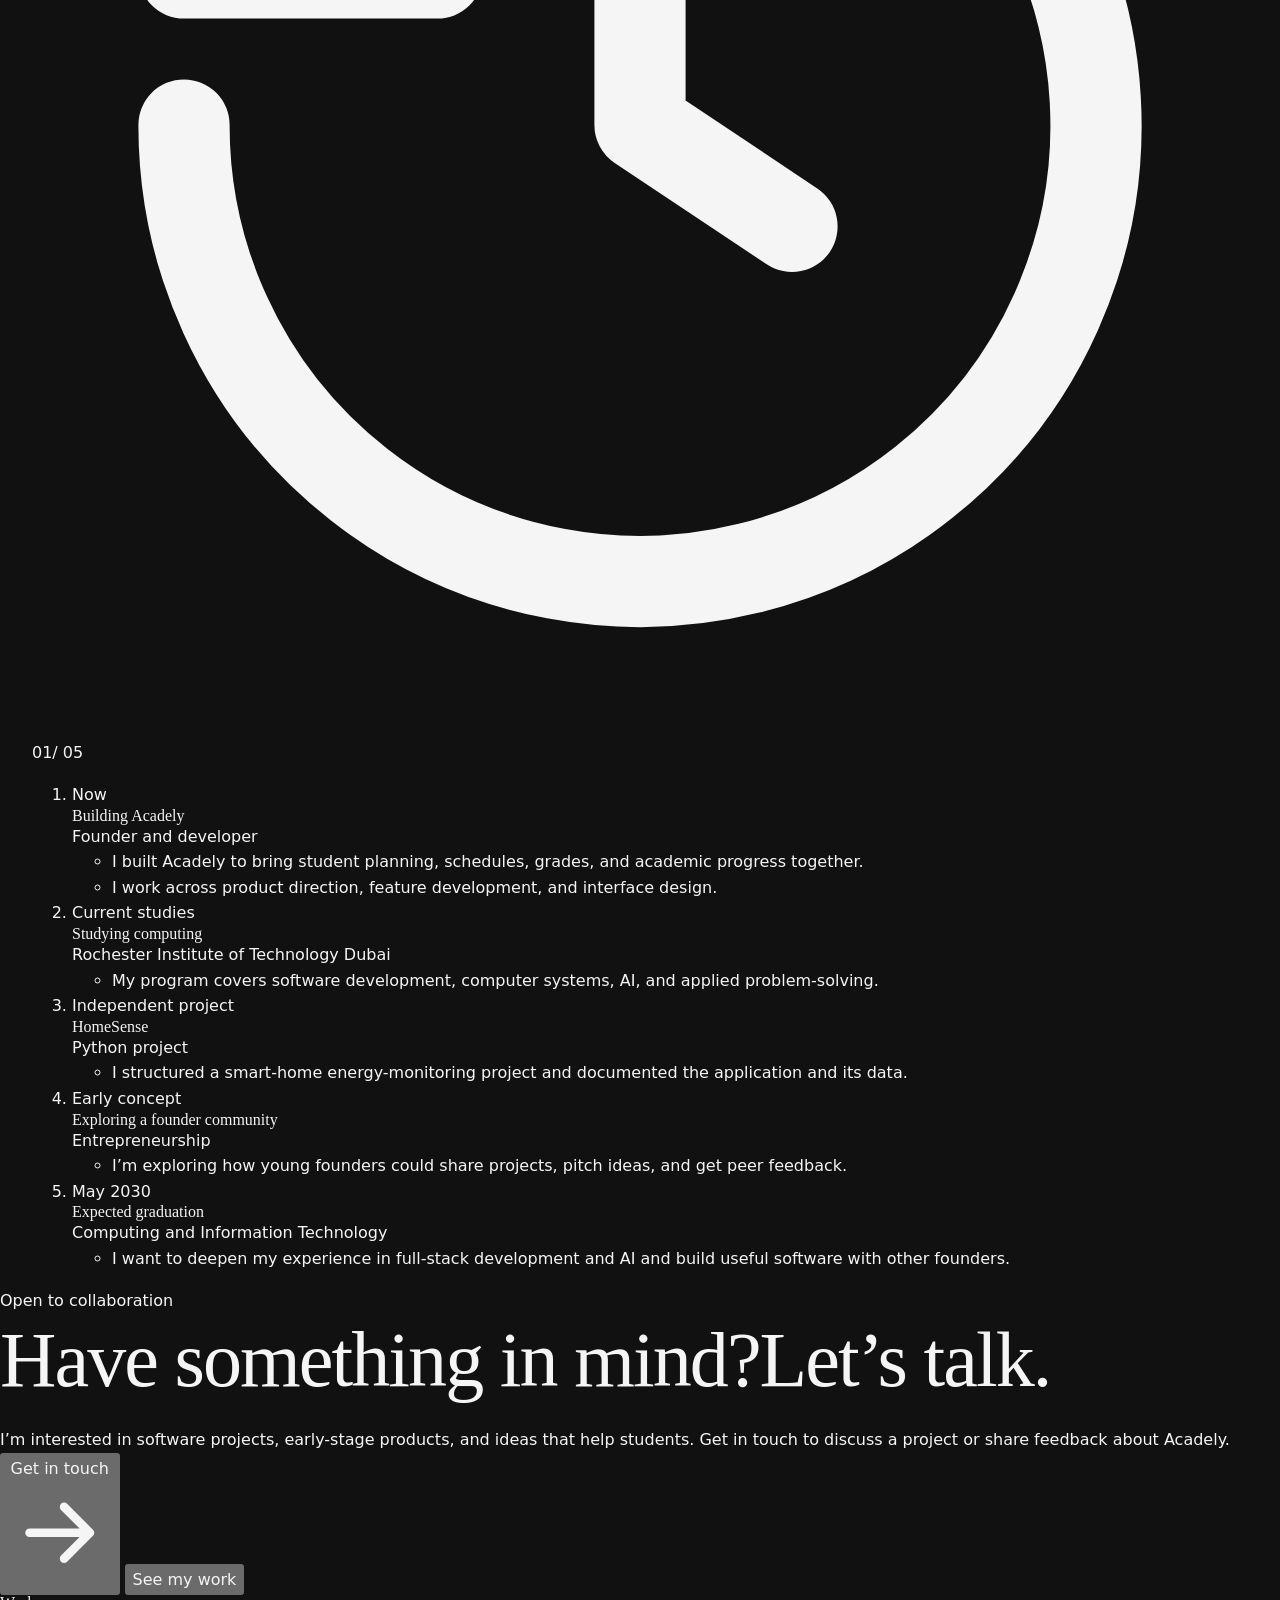
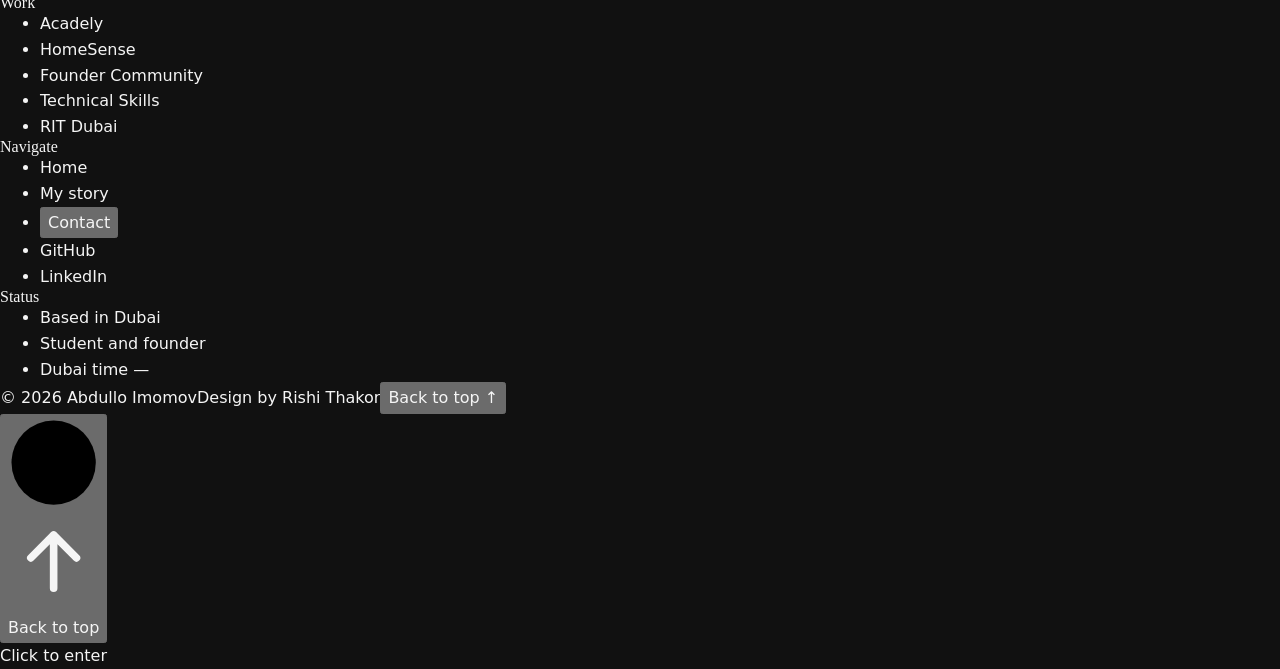
==== commit b61a401d: "Adapt the reference layout and card to Abdullo’s portfolio" ====
--- a/index.html
+++ b/index.html
@@ -1,200 +1,413 @@
-<!doctype html>
-<html lang="en" data-theme="dark">
-<head>
-  <meta charset="utf-8">
-  <meta name="viewport" content="width=device-width, initial-scale=1">
-  <meta name="description" content="Abdullo Imomov is a Computing and Information Technology student at RIT Dubai and the founder of Acadely.">
-  <meta name="theme-color" content="#111111">
-  <title>Abdullo Imomov · Portfolio</title>
-  <link rel="icon" href="data:image/svg+xml,%3Csvg xmlns='http://www.w3.org/2000/svg' viewBox='0 0 48 48'%3E%3Crect width='48' height='48' rx='12' fill='%23f5f5f5'/%3E%3Ctext x='24' y='30' text-anchor='middle' font-family='sans-serif' font-size='18' font-weight='bold' fill='%23111111'%3EAI%3C/text%3E%3C/svg%3E">
-  <link rel="preconnect" href="https://fonts.googleapis.com">
-  <link rel="preconnect" href="https://fonts.gstatic.com" crossorigin>
-  <link href="https://fonts.googleapis.com/css2?family=Instrument+Sans:wght@400;500;600&family=Newsreader:opsz,wght@6..72,400;6..72,500&display=swap" rel="stylesheet">
-  <link rel="stylesheet" href="styles.css?v=monochrome">
-  <script src="portfolio.js?v=monochrome" defer></script>
+<!DOCTYPE html>
+
+<html lang="en">
+<head><meta charset="utf-8"/>
+<meta content="width=device-width, initial-scale=1" name="viewport"/>
+<title>Abdullo Imomov · Portfolio</title>
+<meta content="Abdullo Imomov is a Computing and Information Technology student at RIT Dubai and the founder of Acadely." name="description"/>
+<meta content="Abdullo Imomov" name="author"/>
+<meta content="#EEEAE6" name="theme-color"/>
+<link href="https://imomov7.github.io/" rel="canonical"/>
+<link href="data:image/svg+xml,%3Csvg xmlns='http://www.w3.org/2000/svg' viewBox='0 0 48 48'%3E%3Crect width='48' height='48' rx='12' fill='%231a1818'/%3E%3Ctext x='24' y='30' text-anchor='middle' fill='%23ffffff' font-family='sans-serif' font-size='18'%3EAI%3C/text%3E%3C/svg%3E" rel="icon"/>
+<link href="styles.css?v=reference-design" rel="stylesheet"/>
+<script>try{if(localStorage.getItem('abdullo-reference-mode')==='dark')document.documentElement.dataset.mode='dark'}catch(e){}</script>
+<noscript><style>.loader{display:none!important}.rv,.fig,.line>span{opacity:1!important;transform:none!important}</style></noscript>
 </head>
-<body id="top">
-  <a class="skip" href="#main">Skip to content</a>
-  <header class="site-header">
-    <div class="shell header-inner">
-      <a class="brand" href="#top"><span class="monogram" aria-hidden="true">AI</span><span>Abdullo Imomov</span></a>
-      <nav id="site-nav" aria-label="Main navigation">
-        <a href="#work">Work</a><a href="#about">About</a><a href="#education">Education</a><a href="#skills">Skills</a><a href="#contact">Contact</a>
-      </nav>
-      <div class="header-controls">
-        <button class="menu-toggle icon-button" type="button" aria-expanded="false" aria-controls="site-nav" aria-label="Open menu" hidden>
-          <svg aria-hidden="true" viewBox="0 0 24 24"><path d="M4 8h16M4 16h16"/></svg>
-        </button>
-        <time class="dubai-time" hidden></time>
-        <button class="theme-toggle icon-button" type="button" aria-label="Switch to light theme" title="Switch to light theme">
-          <span class="cord" aria-hidden="true"><span class="cord-handle"></span></span>
-        </button>
-      </div>
-    </div>
-  </header>
-  <main id="main">
-    <section class="hero shell" aria-labelledby="intro-title">
-      <div class="hero-copy">
-        <p class="eyebrow location">Dubai, United Arab Emirates</p>
-        <h1 id="intro-title">Abdullo<br>Imomov</h1>
-        <p class="hero-role">Computing student and founder of Acadely</p>
-        <p class="hero-description">I study Computing and Information Technology at RIT Dubai and build tools for student life.</p>
-        <div class="actions"><a class="button primary" href="#work">Explore my work</a><a class="button secondary" href="#about">About me</a></div>
-      </div>
-      <figure class="hero-art">
-        <div class="portrait-stage">
-          <img class="hero-portrait" src="abdullo-imomov.svg?v=soft-room" width="720" height="1280"
-            fetchpriority="high" alt="Abdullo Imomov adjusting his tie in a black-and-white portrait">
-          <div class="portrait-curtain" aria-hidden="true"></div>
-        </div>
-        <button type="button" class="button secondary profile-open" aria-haspopup="dialog" hidden>Profile card</button>
-      </figure>
-      <dialog class="profile-dialog" aria-labelledby="profile-title">
-        <div class="profile-dialog-head">
-          <p class="eyebrow">Dubai, United Arab Emirates</p>
-          <form method="dialog"><button class="icon-button" aria-label="Close profile card" autofocus><span aria-hidden="true">×</span></button></form>
-        </div>
-        <h2 id="profile-title">Abdullo Imomov</h2>
-        <dl>
-          <div><dt>Building</dt><dd>Acadely</dd></div>
-          <div><dt>Studying</dt><dd>Computing and Information Technology, RIT Dubai</dd></div>
-          <div><dt>Expected graduation</dt><dd>May 2030</dd></div>
-        </dl>
-      </dialog>
-      <div class="hero-foot"><span>RIT Dubai · Computing &amp; Information Technology</span><span>Expected graduation · May 2030</span></div>
-    </section>
-
-    <section class="work section shell" id="work" aria-labelledby="work-title">
-      <p class="eyebrow">Projects &amp; entrepreneurship</p>
-      <h2 id="work-title">Selected projects</h2>
-      <nav class="project-doors" aria-label="Explore projects">
-        <a class="project-door" href="#acadely" data-door>
-          <span class="door-interior" aria-hidden="true">A</span>
-          <span class="door-leaf" aria-hidden="true"><span></span></span>
-          <span class="door-caption">Acadely <small>Student productivity</small></span>
-        </a>
-        <a class="project-door" href="#homesense" data-door>
-          <span class="door-interior" aria-hidden="true">H</span>
-          <span class="door-leaf" aria-hidden="true"><span></span></span>
-          <span class="door-caption">HomeSense <small>Energy monitoring</small></span>
-        </a>
-        <a class="project-door" href="#founders" data-door>
-          <span class="door-interior" aria-hidden="true">F</span>
-          <span class="door-leaf" aria-hidden="true"><span></span></span>
-          <span class="door-caption">Founder community <small>Early concept</small></span>
-        </a>
-      </nav>
-      <article class="project" id="acadely" tabindex="-1">
-        <div class="project-copy">
-          <p class="eyebrow project-role">Founder &amp; Developer</p>
-          <h3>Acadely</h3>
-          <p>A student productivity platform that brings courses, schedules, assignments, and grades together in one place.</p>
-          <div class="actions project-links">
-            <a class="button primary" href="https://myacadely.vercel.app/">Open Acadely</a>
-            <a class="button secondary" href="https://acadely-website.vercel.app/">Product website</a>
-          </div>
-        </div>
-        <div class="preview" aria-label="Interactive Acadely feature preview">
-          <div class="preview-head"><span class="preview-brand"><span aria-hidden="true">A</span> Acadely</span><span class="preview-caption">Illustrative preview</span></div>
-          <div class="preview-body">
-            <div class="preview-tabs" role="tablist" aria-label="Acadely features" aria-orientation="vertical">
-              <button id="planner-tab" role="tab" aria-selected="true" aria-controls="planner-panel" type="button">Planner</button>
-              <button id="courses-tab" role="tab" aria-selected="false" aria-controls="courses-panel" tabindex="-1" type="button">Courses</button>
-              <button id="grades-tab" role="tab" aria-selected="false" aria-controls="grades-panel" tabindex="-1" type="button">Grades</button>
-            </div>
-            <div class="preview-panels">
-              <div id="planner-panel" role="tabpanel" aria-labelledby="planner-tab" tabindex="0">
-                <h4>Academic planner</h4><p>See upcoming assignments and tasks.</p>
-                <ul class="sample-list"><li><span>Programming assignment</span><small>Mon</small></li><li><span>Review calculus notes</span><small>Wed</small></li><li><span>Submit research outline</span><small>Fri</small></li></ul>
-              </div>
-              <div id="courses-panel" role="tabpanel" aria-labelledby="courses-tab" tabindex="0" hidden>
-                <h4>My courses</h4><p>Keep courses and syllabi organized by semester.</p>
-                <ul class="sample-list"><li><span>Introduction to Programming</span><small>CIT</small></li><li><span>Contemporary Computing</span><small>CIT</small></li><li><span>Applied Mathematics</span><small>Math</small></li></ul>
-              </div>
-              <div id="grades-panel" role="tabpanel" aria-labelledby="grades-tab" tabindex="0" hidden>
-                <h4>Grades &amp; GPA</h4><p>Calculate grades and track academic progress.</p>
-                <ul class="sample-list"><li><span>Example semester GPA</span><small>3.70</small></li><li><span>Introduction to Programming</span><small>A</small></li><li><span>Applied Mathematics</span><small>B+</small></li></ul>
-              </div>
-            </div>
-          </div>
-        </div>
-      </article>
-      <dl class="feature-grid">
-        <div><dt>Plan the semester</dt><dd>Organize courses, schedules, assignments, and tasks. Sync academic plans with your syllabus.</dd></div>
-        <div><dt>Track your progress</dt><dd>Calculate grades and GPA, and see how your semester is coming along.</dd></div>
-        <div><dt>Keep everything together</dt><dd>Access your student dashboard on mobile, with accounts and cloud synchronization.</dd></div>
-      </dl>
-      <details class="contribution">
-        <summary>My role at Acadely <svg aria-hidden="true" viewBox="0 0 24 24"><path d="m6 9 6 6 6-6"/></svg></summary>
-        <p>I founded Acadely and set the product direction. I plan and develop features, work on the interface and user experience, and identify bugs and coordinate improvements. I also explore cloud infrastructure, authentication, and subscription models, and work on branding, marketing, and opportunities to bring Acadely to more universities.</p>
-      </details>
-      <div class="more-projects">
-        <article id="homesense" tabindex="-1">
-          <p class="eyebrow">Python project</p><h3>HomeSense</h3>
-          <p>Smart-home energy monitoring project that organizes energy consumption data. I develop the Python project structure, organize its functionality, and document how it works.</p>
-        </article>
-        <article id="founders" tabindex="-1">
-          <p class="eyebrow">Early concept</p><h3>Founder community</h3>
-          <p>A platform idea for emerging founders to share their websites and business ideas, get peer feedback, and rate each other’s projects.</p>
-        </article>
-      </div>
-    </section>
-
-    <section class="about section shell" id="about" aria-labelledby="about-title">
-      <div><p class="eyebrow">About me</p><h2 id="about-title">From idea<br>to product</h2></div>
-      <div class="about-copy">
-        <p>I’m a Computing and Information Technology student at Rochester Institute of Technology Dubai. I’m interested in software development, artificial intelligence, and entrepreneurship.</p>
-        <p>Outside class, I work on independent software projects and explore business opportunities in technology. With Acadely, I’m putting what I learn about programming, product development, and business strategy into practice.</p>
-        <p>I want to deepen my experience in full-stack development and AI, collaborate with other developers and founders, and eventually lead a technology business that builds useful products for people around the world.</p>
-        <ol class="journey" aria-label="My journey">
-          <li><span>University</span><strong>Computing and IT at RIT Dubai</strong></li>
-          <li><span>Founder</span><strong>Building Acadely for student life</strong></li>
-          <li><time datetime="2030-05">May 2030</time><strong>Expected graduation</strong></li>
-        </ol>
-      </div>
-    </section>
-
-    <section class="education section shell" id="education" aria-labelledby="education-title">
-      <p class="eyebrow">Education</p>
-      <h2 id="education-title">Computing at RIT Dubai</h2>
-      <article class="education-card">
-        <div class="education-main">
-          <div class="school-mark" aria-hidden="true">RIT</div>
-          <div><h3>Rochester Institute of Technology Dubai</h3><p>Bachelor’s studies in Computing &amp; Information Technology · Department of Computing Sciences</p><p class="school-location">Dubai, United Arab Emirates</p></div>
-          <p class="graduation">Expected graduation<br><strong>May 2030</strong></p>
-        </div>
-        <ul class="topics" aria-label="Academic areas">
-          <li>Programming</li><li>Computer systems</li><li>Artificial intelligence</li><li>Software development methods</li><li>Mathematics</li><li>Biology &amp; scientific research</li>
-        </ul>
-      </article>
-    </section>
-
-    <section class="skills section shell" id="skills" aria-labelledby="skills-title">
-      <h2 id="skills-title">Skills and interests</h2>
-      <dl class="skill-grid">
-        <div><dt>Development</dt><dd>Python, JavaScript, HTML, CSS, object-oriented programming, responsive web development</dd></div>
-        <div><dt>Tools &amp; platforms</dt><dd>VS Code, Git, GitHub, GitLab, Supabase, VirtualBox, UTM, AI tools</dd></div>
-        <div><dt>Application fundamentals</dt><dd>Database concepts, authentication, cloud applications, software development methods</dd></div>
-        <div><dt>Product &amp; business</dt><dd>Project planning, product development, research, business strategy, startup branding</dd></div>
-        <div><dt>Areas I’m exploring</dt><dd>Full-stack development, AI, cybersecurity, EdTech, SaaS, and subscription models</dd></div>
-        <div><dt>Languages</dt><dd>Tajik · Native<br>English · Advanced<br>Russian · Intermediate</dd></div>
-      </dl>
-    </section>
-    <section class="contact section shell" id="contact" aria-labelledby="contact-title">
-      <h2 id="contact-title">Get in touch</h2>
-      <div class="actions">
-        <a class="button primary" href="mailto:imomovabdullo009@gmail.com">Email me</a>
-        <a class="button secondary" href="https://github.com/imomov7">GitHub</a>
-        <a class="button secondary" href="https://www.linkedin.com/in/abdullo-imomov-9a065844a/">LinkedIn</a>
-      </div>
-    </section>
-  </main>
-
-  <footer class="footer">
-    <div class="shell footer-inner">
-      <a class="brand" href="#top"><span class="monogram" aria-hidden="true">AI</span><span>Abdullo Imomov</span></a>
-      <a class="back-top" href="#top">Back to top</a>
-    </div>
-  </footer>
-</body>
+<body>
+<a class="skip" href="#main">Skip to content</a>
+<!-- ============ PageLoader ============ -->
+<div aria-hidden="true" class="loader" id="loader">
+<div class="ld__bg"></div>
+<div class="ld__stack">
+<div class="ld__pill" style="--k:0;--c:#1F1C1C;--t:#E8E4E0;--dir:1"><span>Abdullo Imomov</span></div>
+<div class="ld__pill" style="--k:1;--c:#22304a;--t:#E8E4E0;--dir:-1"><span>Acadely</span></div>
+<div class="ld__pill" style="--k:2;--c:#4a3540;--t:#E8E4E0;--dir:1"><span>HomeSense</span></div>
+<div class="ld__pill" style="--k:3;--c:#7a8670;--t:#F3EEEC;--dir:-1"><span>Founder Community</span></div>
+<div class="ld__pill" style="--k:4;--c:#a4552c;--t:#F3EEEC;--dir:1"><span>Technical Skills</span></div>
+<div class="ld__pill" style="--k:5;--c:#C4B0B0;--t:#1A1818;--dir:-1"><span>RIT Dubai</span></div>
+</div>
+<div class="ld__hud">
+<div class="ld__top"><span><b>Abdullo Imomov</b> · Portfolio</span><span>Computing · Projects · Entrepreneurship</span></div>
+<div class="ld__bot">
+<p class="ld__num"><small>Opening up the work</small><span id="ldCount">000</span></p>
+<div class="ld__bar"><i></i></div>
+</div>
+</div>
+</div>
+<!-- ============ Header ============ -->
+<header class="hdr rv">
+<div class="shell hdr__in">
+<nav aria-label="Primary">
+<ul class="nav">
+<li><button aria-current="page" data-go="home"><span data-h="y 0 -2|o .8 1" data-hs="320 22" data-ht="button">Home</span></button></li>
+<li><button data-door="0"><span data-h="y 0 -2|o .8 1" data-hs="320 22" data-ht="button">Acadely</span></button></li>
+<li><button data-door="1"><span data-h="y 0 -2|o .8 1" data-hs="320 22" data-ht="button">HomeSense</span></button></li>
+<li><button data-door="2"><span data-h="y 0 -2|o .8 1" data-hs="320 22" data-ht="button">Founder Community</span></button></li>
+<li><button data-door="3"><span data-h="y 0 -2|o .8 1" data-hs="320 22" data-ht="button">Technical Skills</span></button></li>
+<li><button data-go="about"><span data-h="y 0 -2|o .8 1" data-hs="320 22" data-ht="button">My story</span></button></li>
+<li><button data-contact=""><span data-h="y 0 -2|o .8 1" data-hs="320 22" data-ht="button">Contact</span></button></li>
+</ul>
+</nav>
+<div class="hdr__right">
+<div aria-label="Local time" class="chip clock">
+<span class="clock__lbl">Dubai time</span>
+<span class="clock__time tnum" data-time="">—</span>
+<span aria-hidden="true" class="clock__sep">•</span>
+<span class="clock__date" data-date=""></span><span class="clock__ds" data-dshort=""></span>
+</div>
+<button aria-controls="navm" aria-haspopup="dialog" aria-label="Menu" class="chip menu-btn" id="menuBtn" style="min-height:44px;min-width:44px">
+<span data-h="s 1 1.05" data-hs="320 18" data-ht=".menu-btn"><svg aria-hidden="true" fill="none" focusable="false" stroke="currentColor" stroke-linecap="round" stroke-width="2" viewbox="0 0 24 24"><path d="M4 6h16M4 12h16M4 18h16"></path></svg><span class="word">Menu</span></span>
+</button>
+</div>
+</div>
+</header>
+<!-- ============ Pull cord: light / dark switch ============ -->
+<div class="cord" id="cord">
+<canvas aria-hidden="true" class="cord__cv"></canvas>
+<button aria-checked="false" aria-label="Dark mode (pull the cord)" class="cord__hit" id="cordHit" role="switch"></button>
+</div>
+<main id="main">
+<!-- ============ Hero ============ -->
+<section aria-label="Introduction" class="hero" id="home">
+<div aria-hidden="true" class="hero__vig"></div>
+<div class="hero__stage">
+<div class="fig" id="fig">
+<img alt="Abdullo Imomov adjusting his tie in a black-and-white portrait" decoding="async" fetchpriority="high" id="figBase" src="abdullo-imomov.svg?v=soft-room"/>
+<canvas aria-hidden="true" id="figCanvas"></canvas>
+<button aria-controls="holo" aria-haspopup="dialog" class="fig__card" id="holoOpen">My ability card</button>
+</div>
+</div>
+<div class="shell hero__content">
+<div class="hero__left">
+<p class="eyebrow rv" style="--d:200ms">Computing Student · Acadely Founder</p>
+<h1 class="h1">
+<span class="sr-only">Hi, I’m Abdullo. I’m a computing student at RIT Dubai and the founder of Acadely.</span>
+<span aria-hidden="true">
+<span class="line"><span style="--d:250ms">Hi, I’m Abdullo.</span></span>
+<span class="line"><span class="soft" style="--d:370ms">Explore my</span></span>
+<span class="cal-line">
+<span class="cal rv" id="cal" style="--d:520ms">
+<span class="cal__body">
+<span class="cal__stand"></span>
+<span class="cal__stack">
+<span class="cal__back"><span class="cal__holes"></span></span>
+<span class="cal__page" data-under=""><span class="cal__holes"></span><span class="cal__word"></span><span class="cal__no"></span><span class="cal__shade"></span></span>
+<span class="cal__leaf">
+<span class="cal__face"><span class="cal__holes"></span><span class="cal__word"></span><span class="cal__no"></span><span class="cal__shade"></span></span>
+<span class="cal__rear"><span class="cal__holes"></span></span>
+</span>
+</span>
+<span class="cal__rings"></span>
+</span>
+<span class="cal__measure"></span>
+</span>
+</span>
+</span>
+</h1>
+<div class="ctas rv" style="--d:750ms">
+<button class="pill pill--dark pill--arrow" data-contact="">
+<span class="pill__in" data-h="s 1 1.04" data-hs="320 18" data-ht=".pill">Get in touch <span class="pill__badge"><svg aria-hidden="true" data-h="x 0 3" data-hs="320 18" data-ht=".pill" fill="none" focusable="false" stroke="currentColor" stroke-linecap="round" stroke-linejoin="round" stroke-width="2" viewbox="0 0 24 24"><path d="M5 12h14M13 6l6 6-6 6"></path></svg></span>
+</span>
+</button>
+<button class="pill pill--outline" data-go="works">
+<span class="pill__in" data-h="s 1 1.04" data-hs="320 18" data-ht=".pill">See my work</span>
+</button>
+</div>
+</div>
+</div>
+<div class="shell hero__bar rv">
+<span>Based in Dubai</span>
+<span class="mid">Rochester Institute of Technology Dubai</span>
+<span class="scroll">Scroll to explore <i aria-hidden="true">↓</i></span>
+</div>
+</section>
+<!-- ============ Doors ============ -->
+<section aria-labelledby="doorsTitle" class="doors" id="works">
+<div aria-hidden="true" class="doors__tex"></div>
+<div class="doors__pin">
+<div class="shell doors__wall">
+<h2 class="sr-only" id="doorsTitle">My work, one door per project</h2>
+<p aria-hidden="true" class="paint">Magic happens <br class="mbr"/>behind the doors</p>
+<p aria-hidden="true" class="doors__hint">Swipe along the wall</p>
+<div aria-live="polite" class="dinfo" id="dinfo"><h3 class="dinfo__h"></h3><p class="dinfo__t"></p><ul class="dinfo__p"></ul></div>
+<p aria-hidden="true" class="doors__dots"><i class="on"></i><i></i><i></i><i></i></p>
+<ul class="doors__row">
+<li class="unit" style="--i:0;--door:#22304a;--door-dk:#1c2840">
+<button aria-label="Open the Acadely door" class="doorway">
+<span class="casing"></span>
+<span class="opening">
+<span class="room"></span>
+<span class="spill"></span>
+<span class="door">
+<span class="door__flute"></span>
+<span class="plate">Acadely</span>
+<span class="handle"><span class="handle__lever"></span><span class="handle__lock"></span></span>
+<span class="door__shade"></span>
+<span class="leak"></span>
+</span>
+<span class="sill"></span>
+</span>
+<span class="pool"></span>
+</button>
+</li>
+<li class="unit" style="--i:1;--door:#4a3540;--door-dk:#3f2d37">
+<button aria-label="Open the HomeSense door" class="doorway">
+<span class="casing"></span>
+<span class="opening">
+<span class="room"></span>
+<span class="spill"></span>
+<span class="door">
+<span class="door__flute"></span>
+<span class="plate">HomeSense</span>
+<span class="handle"><span class="handle__lever"></span><span class="handle__lock"></span></span>
+<span class="door__shade"></span>
+<span class="leak"></span>
+</span>
+<span class="sill"></span>
+</span>
+<span class="pool"></span>
+</button>
+</li>
+<li class="unit" style="--i:2;--door:#7a8670;--door-dk:#66705d">
+<button aria-label="Open the Founder Community door" class="doorway">
+<span class="casing"></span>
+<span class="opening">
+<span class="room"></span>
+<span class="spill"></span>
+<span class="door">
+<span class="door__flute"></span>
+<span class="plate">Founder Community</span>
+<span class="handle"><span class="handle__lever"></span><span class="handle__lock"></span></span>
+<span class="door__shade"></span>
+<span class="leak"></span>
+</span>
+<span class="sill"></span>
+</span>
+<span class="pool"></span>
+</button>
+</li>
+<li class="unit" style="--i:3;--door:#a4552c;--door-dk:#8c4826">
+<button aria-label="Open the Technical Skills door" class="doorway">
+<span class="casing"></span>
+<span class="opening">
+<span class="room"></span>
+<span class="spill"></span>
+<span class="door">
+<span class="door__flute"></span>
+<span class="plate">Technical Skills</span>
+<span class="handle"><span class="handle__lever"></span><span class="handle__lock"></span></span>
+<span class="door__shade"></span>
+<span class="leak"></span>
+</span>
+<span class="sill"></span>
+</span>
+<span class="pool"></span>
+</button>
+</li>
+<li class="unit unit--secret" inert="" style="--i:4;--door:#262523;--door-dk:#201f1d">
+<button aria-label="Open the RIT Dubai door" class="doorway">
+<span class="casing"></span>
+<span class="opening">
+<span class="room"></span>
+<span class="spill"></span>
+<span class="door">
+<span class="door__flute"></span>
+<span class="plate">RIT Dubai</span>
+<span class="handle"><span class="handle__lever"></span><span class="handle__lock"></span></span>
+<span class="door__shade"></span>
+<span class="leak"></span>
+</span>
+<span class="sill"></span>
+</span>
+<span class="pool"></span>
+</button>
+</li>
+</ul>
+</div>
+<div aria-hidden="true" class="doors__floor"></div>
+</div>
+</section>
+<section aria-labelledby="storyTitle" class="story" id="about" style="--n:5">
+<div aria-hidden="true" class="story__amb"><i></i><i></i><i></i><i></i><i></i></div>
+<div class="story__track">
+<div class="story__pin">
+<div class="shell story__stage">
+<div class="story__clock">
+<canvas aria-hidden="true" class="story__bg"></canvas>
+<p class="eyebrow">My story</p>
+<h2 class="story__h" id="storyTitle">How I got here</h2>
+<div aria-hidden="true" class="story__yr"><span class="dg"><span class="dg__c"><i>0</i><i>1</i><i>2</i><i>3</i><i>4</i><i>5</i><i>6</i><i>7</i><i>8</i><i>9</i></span></span><span class="dg"><span class="dg__c"><i>0</i><i>1</i><i>2</i><i>3</i><i>4</i><i>5</i><i>6</i><i>7</i><i>8</i><i>9</i></span></span><span class="dg"><span class="dg__c"><i>0</i><i>1</i><i>2</i><i>3</i><i>4</i><i>5</i><i>6</i><i>7</i><i>8</i><i>9</i></span></span><span class="dg"><span class="dg__c"><i>0</i><i>1</i><i>2</i><i>3</i><i>4</i><i>5</i><i>6</i><i>7</i><i>8</i><i>9</i></span></span></div>
+<p aria-hidden="true" class="story__when">Now</p>
+<div aria-hidden="true" class="story__meter">
+<svg aria-hidden="true" class="story__rw" fill="none" focusable="false" stroke="currentColor" stroke-linecap="round" stroke-linejoin="round" stroke-width="1.8" viewbox="0 0 24 24"><path d="M3 12a9 9 0 1 0 3-6.7"></path><path d="M3 4v5h5"></path><path d="M12 7v5l3 2"></path></svg>
+<span class="story__count">01</span><span class="story__of">/ 05</span>
+<i class="story__bar"><b></b></i>
+</div>
+</div>
+<div class="story__line">
+<span aria-hidden="true" class="story__rail"></span><span aria-hidden="true" class="story__ttrack"><span class="story__tail"></span></span><span aria-hidden="true" class="story__dtrack"><span class="story__dot"></span></span>
+<ol class="story__list"><li class="ch ch--now" data-when="Now" data-y="2026">
+<p class="ch__date">Now</p><h3 class="ch__t">Building Acadely</h3><p class="ch__org">Founder and developer</p>
+<ul class="ch__b"><li>I built Acadely to bring student planning, schedules, grades, and academic progress together.</li><li>I work across product direction, feature development, and interface design.</li></ul></li><li class="ch" data-when="Current studies" data-y="2026">
+<p class="ch__date">Current studies</p><h3 class="ch__t">Studying computing</h3><p class="ch__org">Rochester Institute of Technology Dubai</p>
+<ul class="ch__b"><li>My program covers software development, computer systems, AI, and applied problem-solving.</li></ul></li><li class="ch" data-when="Independent project" data-y="2026">
+<p class="ch__date">Independent project</p><h3 class="ch__t">HomeSense</h3><p class="ch__org">Python project</p>
+<ul class="ch__b"><li>I structured a smart-home energy-monitoring project and documented the application and its data.</li></ul></li><li class="ch" data-when="Early concept" data-y="2026">
+<p class="ch__date">Early concept</p><h3 class="ch__t">Exploring a founder community</h3><p class="ch__org">Entrepreneurship</p>
+<ul class="ch__b"><li>I’m exploring how young founders could share projects, pitch ideas, and get peer feedback.</li></ul></li><li class="ch" data-when="May 2030" data-y="2030">
+<p class="ch__date">May 2030</p><h3 class="ch__t">Expected graduation</h3><p class="ch__org">Computing and Information Technology</p>
+<ul class="ch__b"><li>I want to deepen my experience in full-stack development and AI and build useful software with other founders.</li></ul></li></ol>
+</div>
+</div>
+</div>
+</div>
+</section>
+</main>
+<div class="sfw">
+<footer aria-labelledby="sfTitle" class="sf" id="contact-footer">
+<div class="sf__in">
+<p class="sf__eye">Open to collaboration</p>
+<h2 class="sf__h" id="sfTitle">Have something in mind?<span>Let’s talk.</span></h2>
+<p class="sf__p">I’m interested in software projects, early-stage products, and ideas that help students. Get in touch to discuss a project or share feedback about Acadely.</p>
+<div class="sf__cta">
+<button class="sf__btn" data-contact="">Get in touch <b><svg aria-hidden="true" fill="none" stroke="currentColor" stroke-linecap="round" stroke-linejoin="round" stroke-width="2" viewbox="0 0 24 24"><path d="M5 12h14M13 6l6 6-6 6"></path></svg></b></button>
+<button class="sf__ghost" data-go="works">See my work</button>
+</div>
+<div class="sf__cols">
+<div><h3>Work</h3><ul class="work"><li><a data-door="0" href="./room.html?project=acadely">Acadely</a></li><li><a data-door="1" href="./room.html?project=homesense">HomeSense</a></li><li><a data-door="2" href="./room.html?project=founder-community">Founder Community</a></li><li><a data-door="3" href="./room.html?project=skills">Technical Skills</a></li><li><a data-door="4" href="./room.html?project=rit-dubai">RIT Dubai</a></li></ul></div>
+<div><h3>Navigate</h3><ul><li><a data-go="home" href="./">Home</a></li><li><a data-go="about" href="./#about">My story</a></li>
+<li><button data-contact="">Contact</button></li><li><a href="https://github.com/imomov7">GitHub</a></li>
+<li><a href="https://www.linkedin.com/in/abdullo-imomov-9a065844a/">LinkedIn</a></li></ul></div>
+<div><h3>Status</h3><ul><li class="st">Based in Dubai</li><li class="st">Student and founder</li><li class="st">Dubai time <span data-ftime="">—</span></li></ul></div>
+</div>
+<div class="sf__bot"><span>© <span data-fyear="">2026</span> Abdullo Imomov</span><span class="sf__legal"><a href="https://therishithakor.com/" target="_top">Design by Rishi Thakor</a></span><button data-go="home">Back to top ↑</button></div>
+</div>
+</footer>
+</div>
+<button aria-label="Back to top" class="totop" data-go="home"><svg aria-hidden="true" class="ring" viewbox="0 0 52 52"><circle cx="26" cy="26" r="24"></circle></svg><svg aria-hidden="true" class="ar" fill="none" stroke="currentColor" stroke-linecap="round" stroke-linejoin="round" stroke-width="2" viewbox="0 0 24 24"><path d="M12 19V5M6 11l6-6 6 6"></path></svg><span class="lbl">Back to top</span></button>
+
+
+<!-- ============ Door cursor + walk-through veil ============ -->
+<div aria-hidden="true" class="door-cursor" id="doorCursor">Click to enter</div>
+<div aria-hidden="true" class="veil" hidden="" id="veil"></div>
+<div aria-hidden="true" class="shade" hidden="" id="shade"></div>
+<div aria-hidden="true" class="passage" hidden="" id="passage"></div>
+<div class="wallv" id="wallv"></div>
+<!-- ============ NavMenu ============ -->
+<div aria-label="Menu" aria-modal="true" class="navm" hidden="" id="navm" role="dialog">
+<div class="shell navm__top">
+<span class="brand">Abdullo Imomov</span>
+<button class="close-btn" id="navClose"><svg aria-hidden="true" fill="none" focusable="false" stroke="currentColor" stroke-linecap="round" stroke-width="2" viewbox="0 0 24 24"><path d="M4 4l16 16M20 4 4 20"></path></svg>Close</button>
+</div>
+<nav aria-label="Menu" class="shell navm__nav"><ul id="navList"></ul></nav>
+<div class="shell navm__bot">
+<span>Local time<span data-navtime="">—</span></span>
+<button id="navStart" style="min-height:44px">Get in touch →</button>
+</div>
+</div>
+<!-- ============ Ability card ============ -->
+<div aria-label="Abdullo Imomov’s ability card" aria-modal="true" class="holo" hidden="" id="holo" role="dialog">
+<div aria-hidden="true" class="holo__ld" id="holoLd"><div aria-hidden="true" class="cl"><p class="cl__name">Abdullo Imomov</p><div class="cl__line"><i></i></div><p class="cl__row"><span>Loading the card</span><b id="holoPct">0%</b></p></div></div>
+<div class="holo__lite" hidden="" id="holoLite">
+<button aria-label="Flip the card" class="hc" id="hc"><i class="hc__aura"></i><span class="hc__in"><span class="hc__face hc__front"><span class="hc__win"><img alt="" class="hc__bg" decoding="async" loading="lazy" src="[data-uri]"/><img alt="" class="hc__sub" decoding="async" loading="lazy" src="abdullo-imomov.svg?v=soft-room" style="object-fit:cover;object-position:center 84%"/><i class="hc__wsh"></i></span><svg aria-hidden="true" class="hc__plate" viewbox="0 0 1040 1452" xmlns="http://www.w3.org/2000/svg">
+<defs><mask id="abdullo-window"><rect fill="white" height="1452" width="1040"></rect><rect fill="black" height="521" width="860" x="89" y="216"></rect></mask></defs>
+<image height="1452" href="[data-uri]" mask="url(#abdullo-window)" width="1040"/>
+<g fill="#f5e8c8"><rect height="63" rx="24" width="500" x="267" y="79"></rect>
+<rect height="132" rx="16" width="792" x="144" y="882"></rect><rect height="130" rx="16" width="792" x="144" y="1045"></rect>
+<rect height="30" rx="12" width="751" x="150" y="1244"></rect></g>
+<g fill="#241c16" font-family="system-ui,sans-serif" font-weight="700">
+<text font-size="48" text-anchor="middle" x="520" y="133">Abdullo Imomov</text>
+<text font-size="36" x="168" y="937">Software Development</text><text font-size="36" x="168" y="997">Product Development</text>
+<text font-size="36" x="168" y="1094">Python &amp; JavaScript</text><text font-size="36" x="168" y="1153">Computing &amp; IT</text>
+<text font-size="23" text-anchor="middle" x="520" y="1269">Dubai · RIT Dubai · Founder of Acadely</text></g></svg><i class="hc__foil"></i><i class="hc__sheen"></i><i class="hc__glare"></i><i class="hc__rim"></i></span><span class="hc__face hc__back"><img alt="" class="hc__backimg" decoding="async" loading="lazy" src="[data-uri]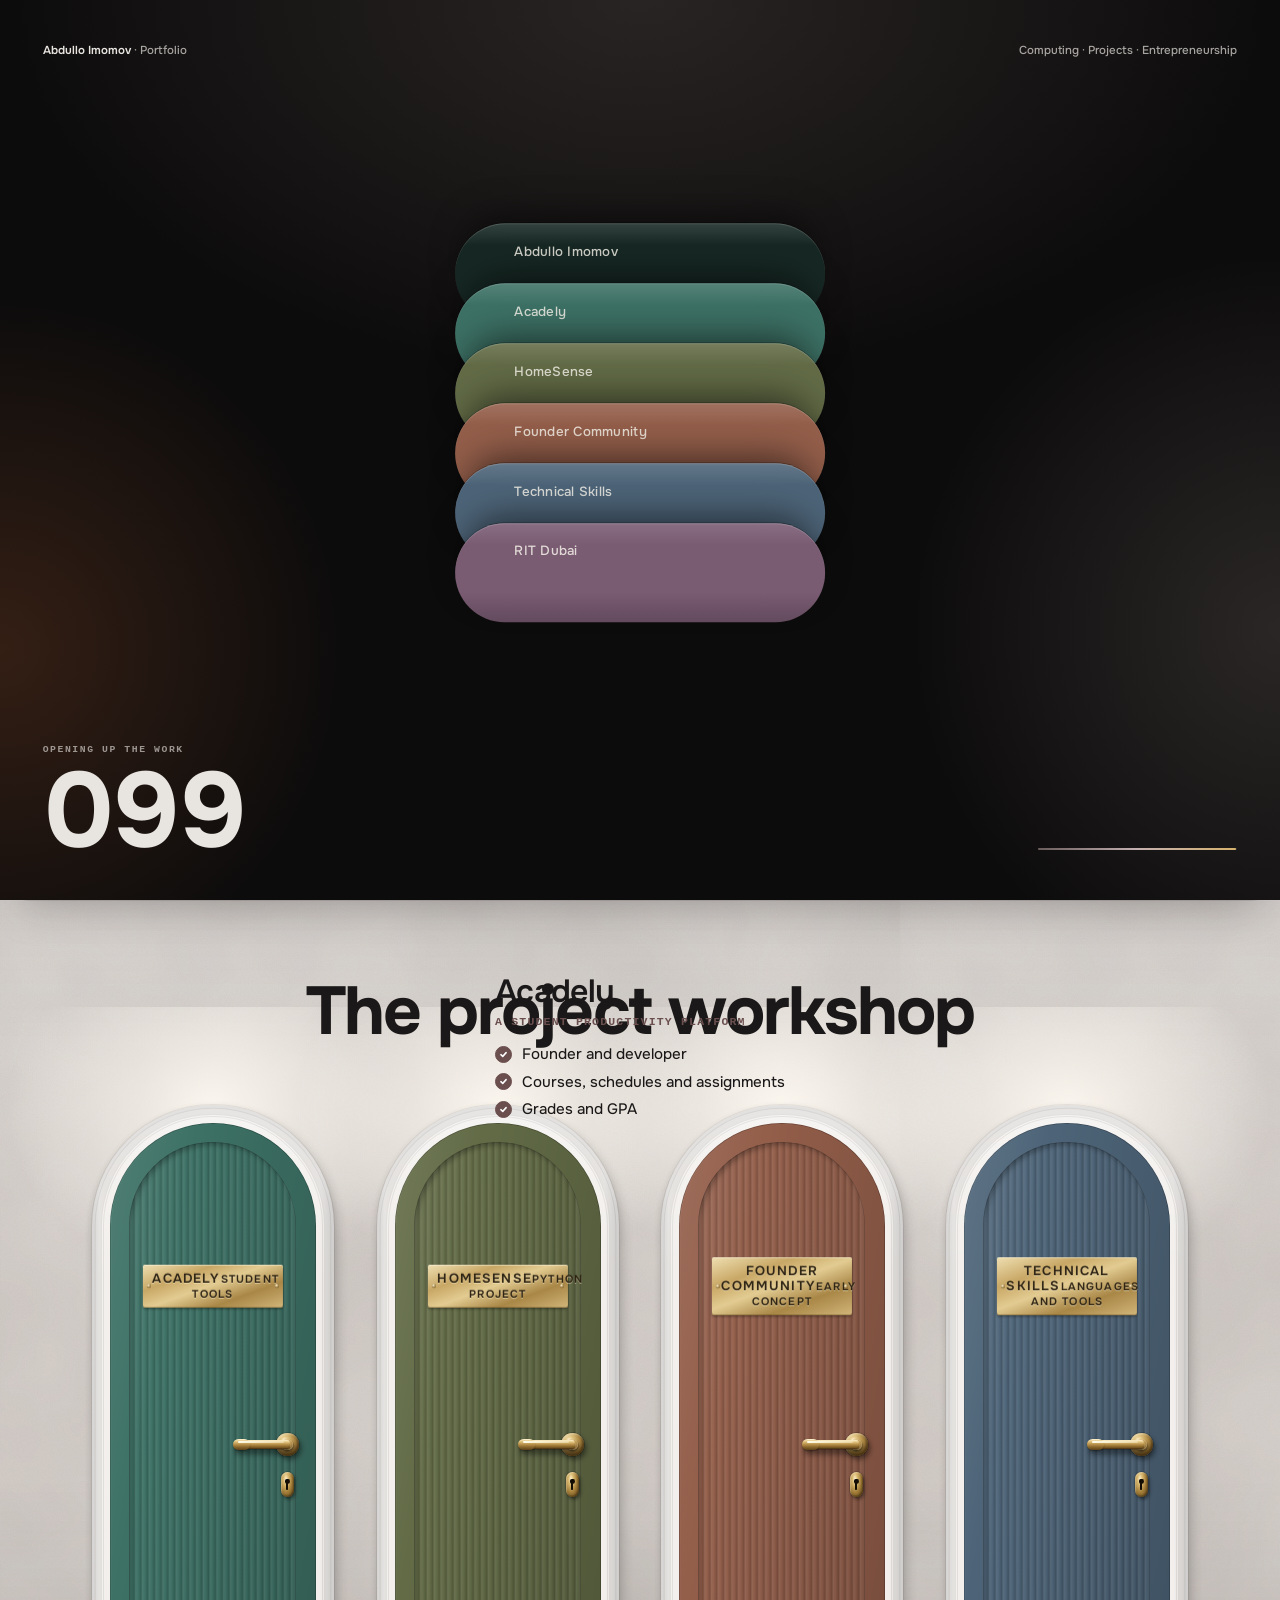
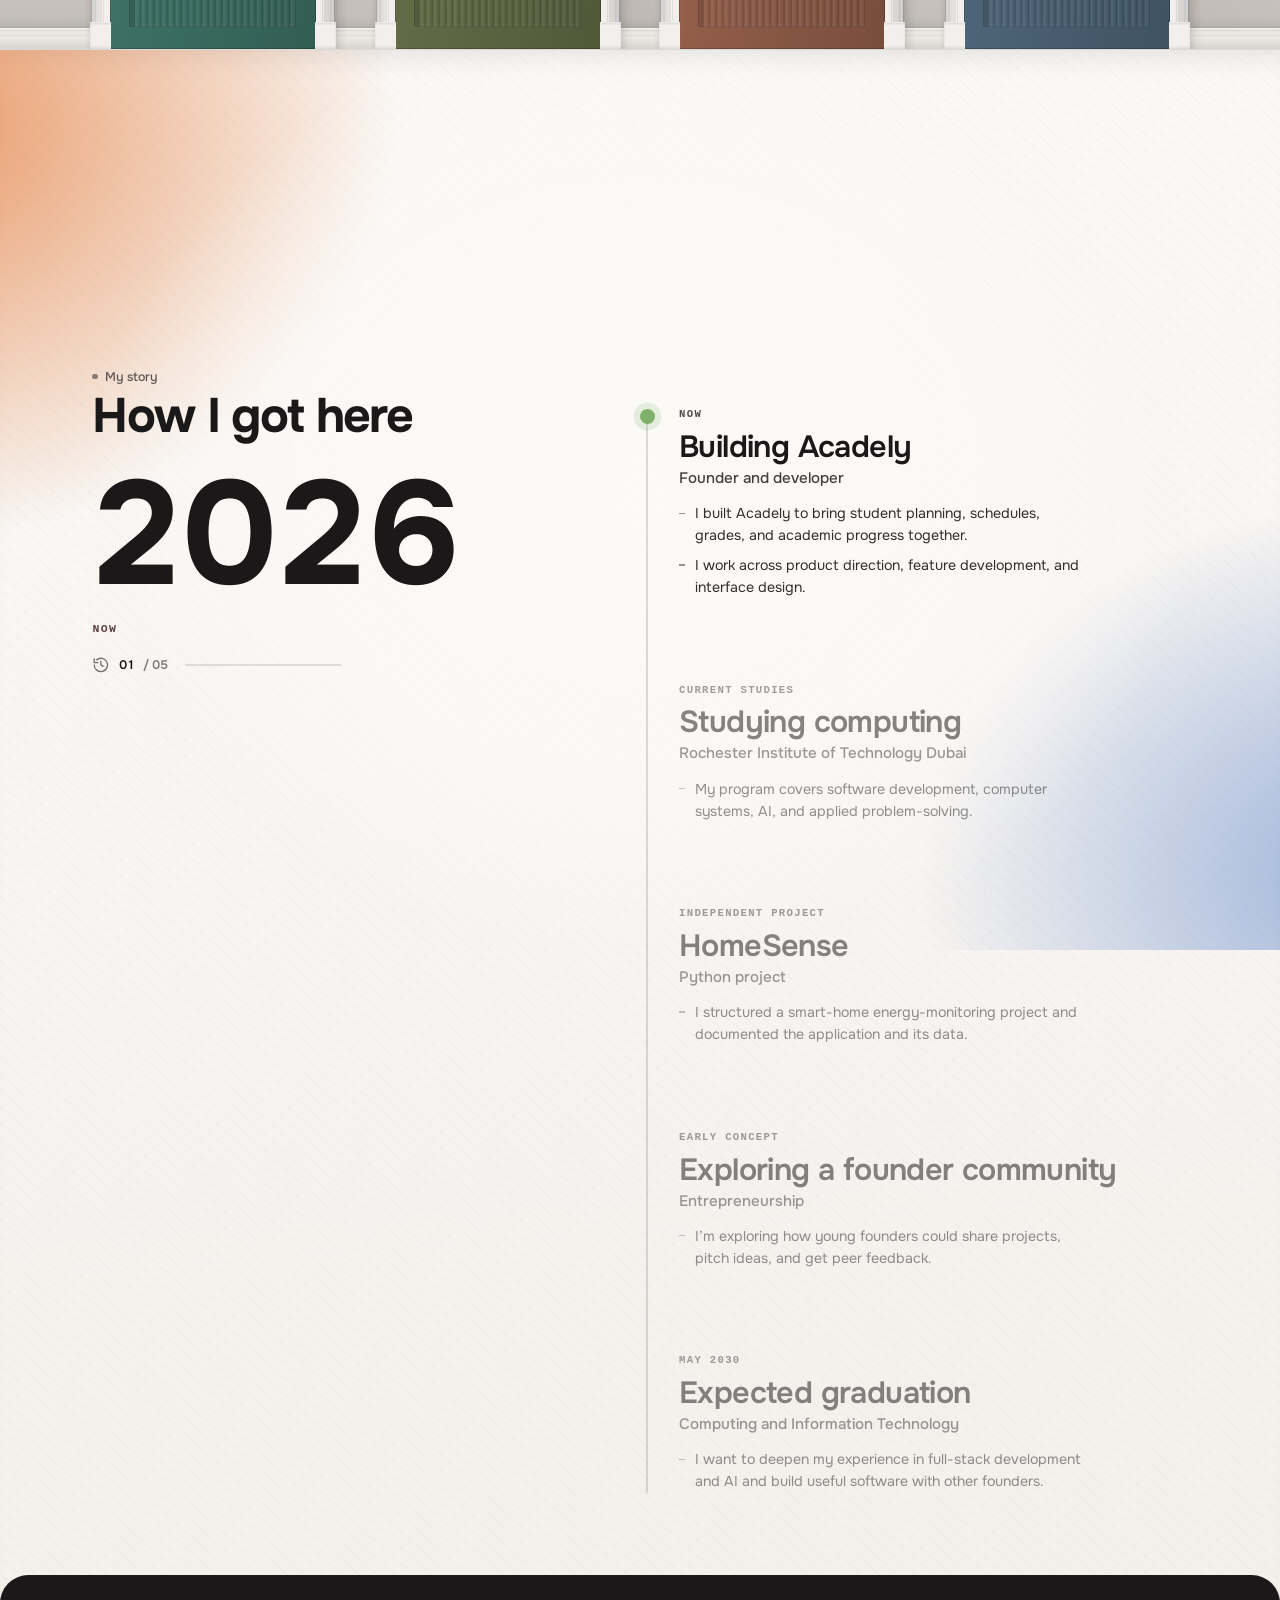
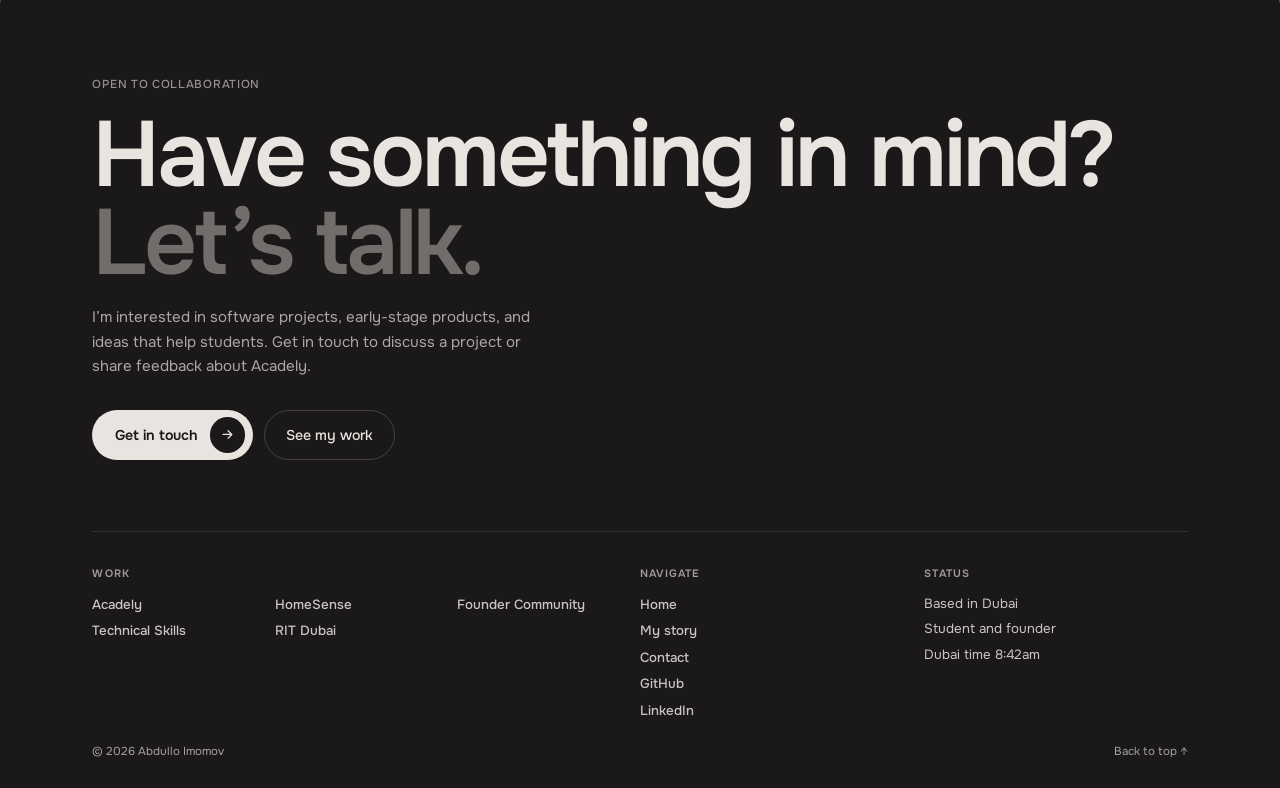
==== commit 185550a9: "Give the portfolio its own workshop identity" ====
--- a/index.html
+++ b/index.html
@@ -6,25 +6,26 @@
 <title>Abdullo Imomov · Portfolio</title>
 <meta content="Abdullo Imomov is a Computing and Information Technology student at RIT Dubai and the founder of Acadely." name="description"/>
 <meta content="Abdullo Imomov" name="author"/>
-<meta content="#EEEAE6" name="theme-color"/>
+<meta content="#FAF7EE" name="theme-color"/>
 <link href="https://imomov7.github.io/" rel="canonical"/>
-<link href="data:image/svg+xml,%3Csvg xmlns='http://www.w3.org/2000/svg' viewBox='0 0 48 48'%3E%3Crect width='48' height='48' rx='12' fill='%231a1818'/%3E%3Ctext x='24' y='30' text-anchor='middle' fill='%23ffffff' font-family='sans-serif' font-size='18'%3EAI%3C/text%3E%3C/svg%3E" rel="icon"/>
-<link href="styles.css?v=reference-design" rel="stylesheet"/>
+<link href="data:image/svg+xml,%3Csvg xmlns='http://www.w3.org/2000/svg' viewBox='0 0 48 48'%3E%3Crect width='48' height='48' rx='12' fill='%23172824'/%3E%3Ctext x='24' y='30' text-anchor='middle' fill='%23ffffff' font-family='sans-serif' font-size='18'%3EAI%3C/text%3E%3C/svg%3E" rel="icon"/>
+<link href="styles.css?v=workshop" rel="stylesheet"/>
 <script>try{if(localStorage.getItem('abdullo-reference-mode')==='dark')document.documentElement.dataset.mode='dark'}catch(e){}</script>
 <noscript><style>.loader{display:none!important}.rv,.fig,.line>span{opacity:1!important;transform:none!important}</style></noscript>
 </head>
 <body>
+<!-- Original motion components adapted from Rishi Thakor’s portfolio with permission. -->
 <a class="skip" href="#main">Skip to content</a>
 <!-- ============ PageLoader ============ -->
 <div aria-hidden="true" class="loader" id="loader">
 <div class="ld__bg"></div>
 <div class="ld__stack">
-<div class="ld__pill" style="--k:0;--c:#1F1C1C;--t:#E8E4E0;--dir:1"><span>Abdullo Imomov</span></div>
-<div class="ld__pill" style="--k:1;--c:#22304a;--t:#E8E4E0;--dir:-1"><span>Acadely</span></div>
-<div class="ld__pill" style="--k:2;--c:#4a3540;--t:#E8E4E0;--dir:1"><span>HomeSense</span></div>
-<div class="ld__pill" style="--k:3;--c:#7a8670;--t:#F3EEEC;--dir:-1"><span>Founder Community</span></div>
-<div class="ld__pill" style="--k:4;--c:#a4552c;--t:#F3EEEC;--dir:1"><span>Technical Skills</span></div>
-<div class="ld__pill" style="--k:5;--c:#C4B0B0;--t:#1A1818;--dir:-1"><span>RIT Dubai</span></div>
+<div class="ld__pill" style="--k:0;--c:#172824;--t:#FAF7EE;--dir:1"><span>Abdullo Imomov</span></div>
+<div class="ld__pill" style="--k:1;--c:#3D7165;--t:#FAF7EE;--dir:-1"><span>Acadely</span></div>
+<div class="ld__pill" style="--k:2;--c:#626B46;--t:#FAF7EE;--dir:1"><span>HomeSense</span></div>
+<div class="ld__pill" style="--k:3;--c:#935E4A;--t:#FAF7EE;--dir:-1"><span>Founder Community</span></div>
+<div class="ld__pill" style="--k:4;--c:#4D6478;--t:#FAF7EE;--dir:1"><span>Technical Skills</span></div>
+<div class="ld__pill" style="--k:5;--c:#795B72;--t:#FAF7EE;--dir:-1"><span>RIT Dubai</span></div>
 </div>
 <div class="ld__hud">
 <div class="ld__top"><span><b>Abdullo Imomov</b> · Portfolio</span><span>Computing · Projects · Entrepreneurship</span></div>
@@ -126,13 +127,13 @@
 <div aria-hidden="true" class="doors__tex"></div>
 <div class="doors__pin">
 <div class="shell doors__wall">
-<h2 class="sr-only" id="doorsTitle">My work, one door per project</h2>
-<p aria-hidden="true" class="paint">Magic happens <br class="mbr"/>behind the doors</p>
+<h2 class="sr-only" id="doorsTitle">The project workshop</h2>
+<p aria-hidden="true" class="paint">The project workshop</p>
 <p aria-hidden="true" class="doors__hint">Swipe along the wall</p>
 <div aria-live="polite" class="dinfo" id="dinfo"><h3 class="dinfo__h"></h3><p class="dinfo__t"></p><ul class="dinfo__p"></ul></div>
 <p aria-hidden="true" class="doors__dots"><i class="on"></i><i></i><i></i><i></i></p>
 <ul class="doors__row">
-<li class="unit" style="--i:0;--door:#22304a;--door-dk:#1c2840">
+<li class="unit" style="--i:0;--door:#3D7165;--door-dk:#30594F;--door-mark:#C9E8D2">
 <button aria-label="Open the Acadely door" class="doorway">
 <span class="casing"></span>
 <span class="opening">
@@ -140,17 +141,17 @@
 <span class="spill"></span>
 <span class="door">
 <span class="door__flute"></span>
-<span class="plate">Acadely</span>
-<span class="handle"><span class="handle__lever"></span><span class="handle__lock"></span></span>
-<span class="door__shade"></span>
-<span class="leak"></span>
-</span>
-<span class="sill"></span>
-</span>
-<span class="pool"></span>
-</button>
-</li>
-<li class="unit" style="--i:1;--door:#4a3540;--door-dk:#3f2d37">
+<span class="plate">Acadely<small>Student tools</small></span>
+<span class="handle"><span class="handle__lever"></span><span class="handle__lock"></span></span>
+<span class="door__shade"></span>
+<span class="leak"></span>
+</span>
+<span class="sill"></span>
+</span>
+<span class="pool"></span>
+</button>
+</li>
+<li class="unit" style="--i:1;--door:#626B46;--door-dk:#4C5736;--door-mark:#E9EDBA">
 <button aria-label="Open the HomeSense door" class="doorway">
 <span class="casing"></span>
 <span class="opening">
@@ -158,17 +159,17 @@
 <span class="spill"></span>
 <span class="door">
 <span class="door__flute"></span>
-<span class="plate">HomeSense</span>
-<span class="handle"><span class="handle__lever"></span><span class="handle__lock"></span></span>
-<span class="door__shade"></span>
-<span class="leak"></span>
-</span>
-<span class="sill"></span>
-</span>
-<span class="pool"></span>
-</button>
-</li>
-<li class="unit" style="--i:2;--door:#7a8670;--door-dk:#66705d">
+<span class="plate">HomeSense<small>Python project</small></span>
+<span class="handle"><span class="handle__lever"></span><span class="handle__lock"></span></span>
+<span class="door__shade"></span>
+<span class="leak"></span>
+</span>
+<span class="sill"></span>
+</span>
+<span class="pool"></span>
+</button>
+</li>
+<li class="unit" style="--i:2;--door:#935E4A;--door-dk:#754635;--door-mark:#FFD6BA">
 <button aria-label="Open the Founder Community door" class="doorway">
 <span class="casing"></span>
 <span class="opening">
@@ -176,17 +177,17 @@
 <span class="spill"></span>
 <span class="door">
 <span class="door__flute"></span>
-<span class="plate">Founder Community</span>
-<span class="handle"><span class="handle__lever"></span><span class="handle__lock"></span></span>
-<span class="door__shade"></span>
-<span class="leak"></span>
-</span>
-<span class="sill"></span>
-</span>
-<span class="pool"></span>
-</button>
-</li>
-<li class="unit" style="--i:3;--door:#a4552c;--door-dk:#8c4826">
+<span class="plate">Founder Community<small>Early concept</small></span>
+<span class="handle"><span class="handle__lever"></span><span class="handle__lock"></span></span>
+<span class="door__shade"></span>
+<span class="leak"></span>
+</span>
+<span class="sill"></span>
+</span>
+<span class="pool"></span>
+</button>
+</li>
+<li class="unit" style="--i:3;--door:#4D6478;--door-dk:#384D61;--door-mark:#D5E8FA">
 <button aria-label="Open the Technical Skills door" class="doorway">
 <span class="casing"></span>
 <span class="opening">
@@ -194,17 +195,17 @@
 <span class="spill"></span>
 <span class="door">
 <span class="door__flute"></span>
-<span class="plate">Technical Skills</span>
-<span class="handle"><span class="handle__lever"></span><span class="handle__lock"></span></span>
-<span class="door__shade"></span>
-<span class="leak"></span>
-</span>
-<span class="sill"></span>
-</span>
-<span class="pool"></span>
-</button>
-</li>
-<li class="unit unit--secret" inert="" style="--i:4;--door:#262523;--door-dk:#201f1d">
+<span class="plate">Technical Skills<small>Languages and tools</small></span>
+<span class="handle"><span class="handle__lever"></span><span class="handle__lock"></span></span>
+<span class="door__shade"></span>
+<span class="leak"></span>
+</span>
+<span class="sill"></span>
+</span>
+<span class="pool"></span>
+</button>
+</li>
+<li class="unit unit--secret" inert="" style="--i:4;--door:#795B72;--door-dk:#573D53;--door-mark:#F0D5E9">
 <button aria-label="Open the RIT Dubai door" class="doorway">
 <span class="casing"></span>
 <span class="opening">
@@ -212,7 +213,7 @@
 <span class="spill"></span>
 <span class="door">
 <span class="door__flute"></span>
-<span class="plate">RIT Dubai</span>
+<span class="plate">RIT Dubai<small>Education</small></span>
 <span class="handle"><span class="handle__lever"></span><span class="handle__lock"></span></span>
 <span class="door__shade"></span>
 <span class="leak"></span>
@@ -280,15 +281,13 @@
 <li><a href="https://www.linkedin.com/in/abdullo-imomov-9a065844a/">LinkedIn</a></li></ul></div>
 <div><h3>Status</h3><ul><li class="st">Based in Dubai</li><li class="st">Student and founder</li><li class="st">Dubai time <span data-ftime="">—</span></li></ul></div>
 </div>
-<div class="sf__bot"><span>© <span data-fyear="">2026</span> Abdullo Imomov</span><span class="sf__legal"><a href="https://therishithakor.com/" target="_top">Design by Rishi Thakor</a></span><button data-go="home">Back to top ↑</button></div>
+<div class="sf__bot"><span>© <span data-fyear="">2026</span> Abdullo Imomov</span><button data-go="home">Back to top ↑</button></div>
 </div>
 </footer>
 </div>
 <button aria-label="Back to top" class="totop" data-go="home"><svg aria-hidden="true" class="ring" viewbox="0 0 52 52"><circle cx="26" cy="26" r="24"></circle></svg><svg aria-hidden="true" class="ar" fill="none" stroke="currentColor" stroke-linecap="round" stroke-linejoin="round" stroke-width="2" viewbox="0 0 24 24"><path d="M12 19V5M6 11l6-6 6 6"></path></svg><span class="lbl">Back to top</span></button>
-
-
 <!-- ============ Door cursor + walk-through veil ============ -->
-<div aria-hidden="true" class="door-cursor" id="doorCursor">Click to enter</div>
+<div aria-hidden="true" class="door-cursor" id="doorCursor">Open project</div>
 <div aria-hidden="true" class="veil" hidden="" id="veil"></div>
 <div aria-hidden="true" class="shade" hidden="" id="shade"></div>
 <div aria-hidden="true" class="passage" hidden="" id="passage"></div>
@@ -309,17 +308,10 @@
 <div aria-label="Abdullo Imomov’s ability card" aria-modal="true" class="holo" hidden="" id="holo" role="dialog">
 <div aria-hidden="true" class="holo__ld" id="holoLd"><div aria-hidden="true" class="cl"><p class="cl__name">Abdullo Imomov</p><div class="cl__line"><i></i></div><p class="cl__row"><span>Loading the card</span><b id="holoPct">0%</b></p></div></div>
 <div class="holo__lite" hidden="" id="holoLite">
-<button aria-label="Flip the card" class="hc" id="hc"><i class="hc__aura"></i><span class="hc__in"><span class="hc__face hc__front"><span class="hc__win"><img alt="" class="hc__bg" decoding="async" loading="lazy" src="[data-uri]"/><img alt="" class="hc__sub" decoding="async" loading="lazy" src="abdullo-imomov.svg?v=soft-room" style="object-fit:cover;object-position:center 84%"/><i class="hc__wsh"></i></span><svg aria-hidden="true" class="hc__plate" viewbox="0 0 1040 1452" xmlns="http://www.w3.org/2000/svg">
-<defs><mask id="abdullo-window"><rect fill="white" height="1452" width="1040"></rect><rect fill="black" height="521" width="860" x="89" y="216"></rect></mask></defs>
-<image height="1452" href="[data-uri]" mask="url(#abdullo-window)" width="1040"/>
-<g fill="#f5e8c8"><rect height="63" rx="24" width="500" x="267" y="79"></rect>
-<rect height="132" rx="16" width="792" x="144" y="882"></rect><rect height="130" rx="16" width="792" x="144" y="1045"></rect>
-<rect height="30" rx="12" width="751" x="150" y="1244"></rect></g>
-<g fill="#241c16" font-family="system-ui,sans-serif" font-weight="700">
-<text font-size="48" text-anchor="middle" x="520" y="133">Abdullo Imomov</text>
-<text font-size="36" x="168" y="937">Software Development</text><text font-size="36" x="168" y="997">Product Development</text>
-<text font-size="36" x="168" y="1094">Python &amp; JavaScript</text><text font-size="36" x="168" y="1153">Computing &amp; IT</text>
-<text font-size="23" text-anchor="middle" x="520" y="1269">Dubai · RIT Dubai · Founder of Acadely</text></g></svg><i class="hc__foil"></i><i class="hc__sheen"></i><i class="hc__glare"></i><i class="hc__rim"></i></span><span class="hc__face hc__back"><img alt="" class="hc__backimg" decoding="async" loading="lazy" src="[data-uri]